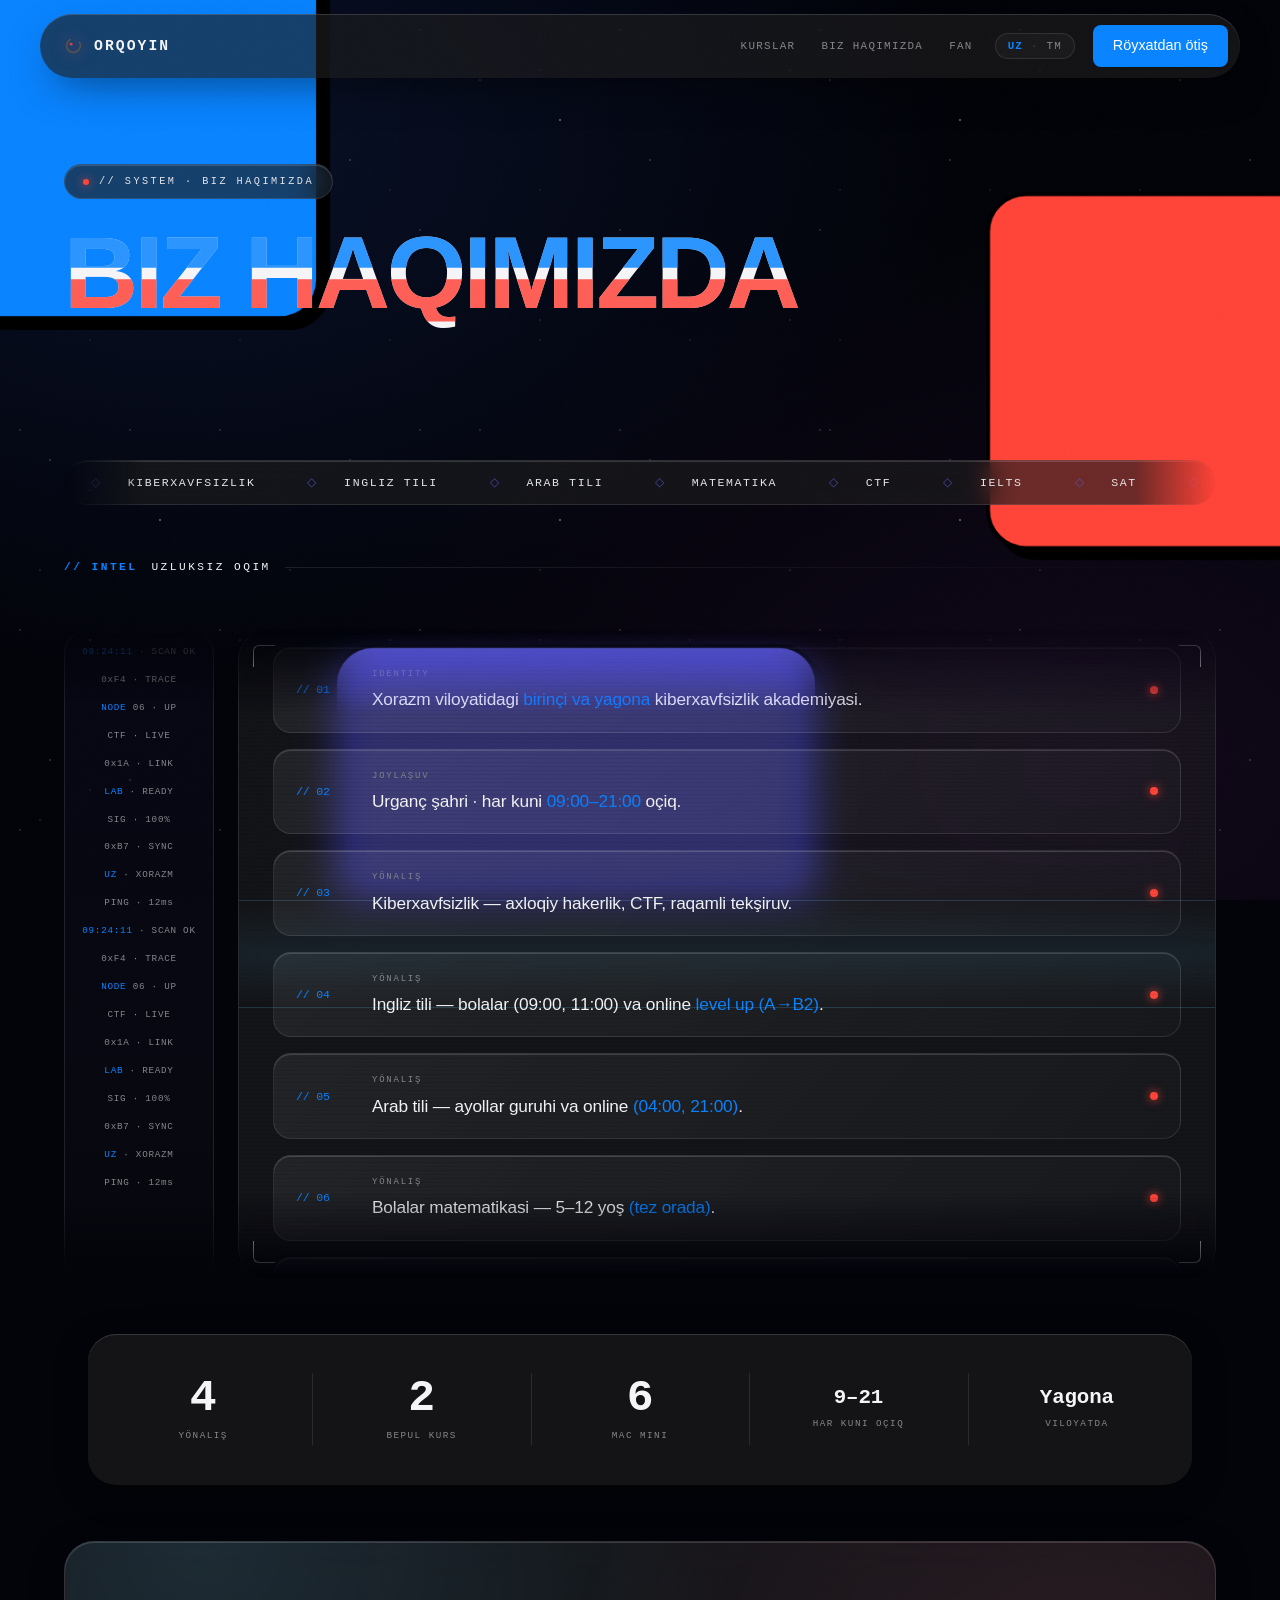
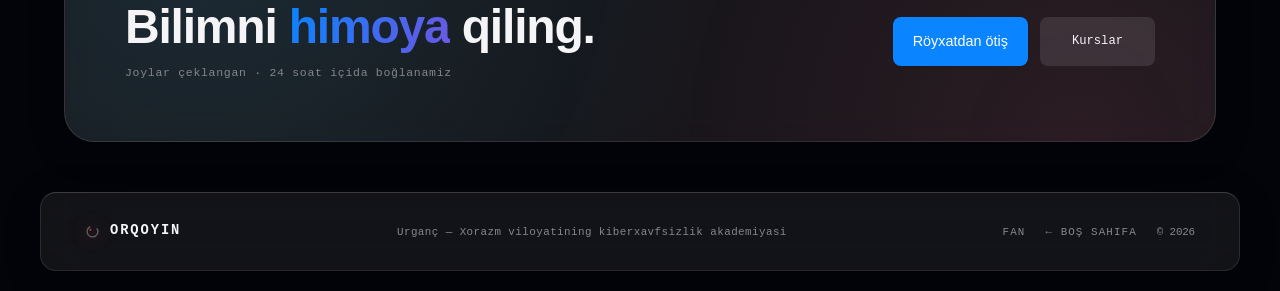
==== about/index.html @ 0ba26a67 "fix(ui): eradicate brutalist light mode root variables, fix yellow mobile nav and unstyled links" ====
<!DOCTYPE html>
<html lang="uz" data-lang="uz">
<head>
    <meta charset="UTF-8">
    <meta name="viewport" content="width=device-width, initial-scale=1.0">
    <title>Biz haqimizda — ORQOYIN</title>
    <meta name="description" content="ORQOYIN — Urganç, Xorazm viloyatidagi birinçi kiberxavfsizlik akademiyasi. Bizning missiya, yönalişlar va qadriyatlar.">
    <meta name="theme-color" content="#060812">
    <meta property="og:title" content="Biz haqimizda — ORQOYIN">
    <meta property="og:description" content="Viloyatdagi birinçi kiberxavfsizlik akademiyasi. Sertifikat uçun emas — bilim uçun.">
    <meta property="og:type" content="website">
    <link rel="icon" href="/favicon.svg?v=20260718" type="image/svg+xml">
    <link rel="preconnect" href="https://fonts.googleapis.com">
    <link rel="preconnect" href="https://fonts.gstatic.com" crossorigin>
    <link href="https://fonts.googleapis.com/css2?family=Space+Grotesk:wght@400;500;700&family=Space+Mono:wght@400;700&display=swap" rel="stylesheet">
    <link rel="stylesheet" href="/style.css?v=1787832978">
    <style>
        /* ═══ ABOUT — cyberpunk × liquid glass, infinite stream ═══ */
        .ab { max-width: var(--max); margin: 0 auto; padding: calc(var(--nav-h) + 40px) var(--pad) 40px; }

        /* hero */
        .ab-hero { position: relative; padding: 40px 0 18px; }
        .ab-eyebrow {
            display: inline-flex; align-items: center; gap: 10px;
            font-family: var(--mono); font-size: .64rem; letter-spacing: .24em; text-transform: uppercase;
            color: var(--t2); padding: 9px 18px; border-radius: 100px; margin-bottom: 26px;
            background: var(--glass-bg); border: 1px solid var(--border); box-shadow: var(--rim);
            backdrop-filter: blur(14px); -webkit-backdrop-filter: blur(14px);
        }
        .ab-eyebrow::before { content:''; width:6px; height:6px; border-radius:50%; background: var(--red); box-shadow: 0 0 10px var(--red); animation: pulse-dot 2s ease-in-out infinite; }

        .glitch { position: relative; font-weight: 700; color: var(--t1); letter-spacing: -.03em;
            font-size: clamp(2.8rem, 8vw, 6.5rem); line-height: .94; }
        .glitch::before, .glitch::after {
            content: attr(data-text); position: absolute; left: 0; top: 0; width: 100%;
            pointer-events: none; opacity: .85;
        }
        .glitch::before { color: var(--c1); clip-path: inset(0 0 56% 0); animation: gl-a 4s steps(1) infinite; }
        .glitch::after  { color: var(--c3); clip-path: inset(56% 0 0 0); animation: gl-b 4s steps(1) infinite; }
        @keyframes gl-a {
            0%,92%,100%{ transform: translate(0,0); opacity:0 }
            93%{ transform: translate(-3px,1px); opacity:.9 }
            95%{ transform: translate(2px,-1px); opacity:.9 }
            97%{ transform: translate(-2px,0);  opacity:.9 }
        }
        @keyframes gl-b {
            0%,92%,100%{ transform: translate(0,0); opacity:0 }
            94%{ transform: translate(3px,-1px); opacity:.9 }
            96%{ transform: translate(-2px,1px); opacity:.9 }
            98%{ transform: translate(2px,0);   opacity:.9 }
        }

        /* rotating "one by one" phrases */
        .rotator { position: relative; height: 3.4em; margin-top: 26px; max-width: 620px; }
        .rot-line {
            position: absolute; inset: 0;
            font-size: clamp(1.05rem, 2vw, 1.45rem); color: var(--t2); line-height: 1.5;
            animation: rot-cyc 12s var(--ease) infinite both;
        }
        .rot-line b { color: var(--c1); font-weight: 700; }
        @keyframes rot-cyc {
            0%   { opacity:0; transform: translateY(18px); filter: blur(6px); }
            4%   { opacity:1; transform: translateY(0);    filter: blur(0); }
            21%  { opacity:1; transform: translateY(0);    filter: blur(0); }
            25%  { opacity:0; transform: translateY(-18px);filter: blur(6px); }
            100% { opacity:0; transform: translateY(-18px);filter: blur(6px); }
        }

        /* horizontal keyword ticker */
        .ticker {
            position: relative; overflow: hidden; margin: 40px 0 0;
            border-radius: 100px; border: 1px solid var(--border); box-shadow: var(--rim);
            background: var(--glass-bg); backdrop-filter: blur(14px); -webkit-backdrop-filter: blur(14px);
            -webkit-mask-image: linear-gradient(to right, transparent, #000 7%, #000 93%, transparent);
                    mask-image: linear-gradient(to right, transparent, #000 7%, #000 93%, transparent);
        }
        .ticker-track { display: inline-flex; gap: 0; white-space: nowrap; padding: 13px 0;
            animation: tick 32s linear infinite; will-change: transform; }
        .ticker:hover .ticker-track { animation-play-state: paused; }
        @keyframes tick { to { transform: translateX(-50%); } }
        .tk { font-family: var(--mono); font-size: .72rem; letter-spacing: .14em; color: var(--t2); text-transform: uppercase; padding: 0 26px; }
        .tk::before { content:'◇'; color: var(--c2); margin-right: 26px; opacity:.7; }

        /* the infinite intel stream */
        .stream-wrap { display: grid; grid-template-columns: 150px 1fr; gap: 24px; margin-top: 54px; }

        /* left data rail */
        .rail {
            position: relative; overflow: hidden; height: clamp(440px, 72vh, 760px);
            border-radius: 22px; border: 1px solid var(--border); box-shadow: var(--rim);
            background: linear-gradient(180deg, rgba(122,92,255,.05), rgba(255,255,255,.02));
            -webkit-mask-image: linear-gradient(to bottom, transparent, #000 12%, #000 88%, transparent);
                    mask-image: linear-gradient(to bottom, transparent, #000 12%, #000 88%, transparent);
        }
        .rail-track { display: flex; flex-direction: column; gap: 14px; padding: 14px 0;
            animation: stream-up 18s linear infinite; will-change: transform; }
        .rail-line { font-family: var(--mono); font-size: .58rem; letter-spacing: .08em; color: var(--t3); text-align: center; }
        .rail-line b { color: var(--c1); font-weight: 400; }

        /* console */
        .console {
            position: relative; overflow: hidden; height: clamp(440px, 72vh, 760px);
            border-radius: 28px; border: 1px solid var(--border);
            background: var(--glass-bg);
            backdrop-filter: blur(20px) saturate(170%); -webkit-backdrop-filter: blur(20px) saturate(170%);
            box-shadow: var(--rim), var(--float);
            -webkit-mask-image: linear-gradient(to bottom, transparent, #000 13%, #000 87%, transparent);
                    mask-image: linear-gradient(to bottom, transparent, #000 13%, #000 87%, transparent);
        }
        /* scanlines + center focus line live above the mask via a sibling */
        .console-fx { position: absolute; inset: 0; pointer-events: none; z-index: 3; border-radius: 28px; overflow: hidden; }
        .console-fx::before {
            content:''; position:absolute; inset:0;
            background: repeating-linear-gradient(180deg, transparent 0 3px, rgba(0,0,0,.16) 3px 4px);
            opacity:.4; mix-blend-mode: overlay; animation: flick 6s steps(60) infinite;
        }
        @keyframes flick { 0%,97%,100%{opacity:.4} 98%{opacity:.22} }
        .console-fx::after {
            content:''; position:absolute; left:0; right:0; top:50%; height:108px; transform: translateY(-50%);
            background: linear-gradient(180deg, transparent, rgba(100,210,255,.07) 45%, rgba(100,210,255,.07) 55%, transparent);
            border-top: 1px solid rgba(100,210,255,.18); border-bottom: 1px solid rgba(100,210,255,.18);
        }
        /* HUD corner brackets */
        .hud-c { position:absolute; width:22px; height:22px; z-index:4; border-color: rgba(100,210,255,.55); }
        .hud-c.tl { top:14px; left:14px; border-top:1.5px solid; border-left:1.5px solid; border-top-left-radius:6px; }
        .hud-c.tr { top:14px; right:14px; border-top:1.5px solid; border-right:1.5px solid; border-top-right-radius:6px; }
        .hud-c.bl { bottom:14px; left:14px; border-bottom:1.5px solid; border-left:1.5px solid; border-bottom-left-radius:6px; }
        .hud-c.br { bottom:14px; right:14px; border-bottom:1.5px solid; border-right:1.5px solid; border-bottom-right-radius:6px; }

        .stream-track {
            display: flex; flex-direction: column; gap: 16px; padding: 16px clamp(18px, 3vw, 34px);
            animation: stream-up 38s linear infinite; will-change: transform;
        }
        .console:hover .stream-track, .rail:hover .rail-track { animation-play-state: paused; }
        @keyframes stream-up { to { transform: translateY(-50%); } }

        .intel {
            display: grid; grid-template-columns: 58px 1fr auto; align-items: center; gap: 18px;
            padding: 20px 22px; border-radius: 18px;
            background: linear-gradient(135deg, rgba(255,255,255,.07), rgba(255,255,255,.02));
            border: 1px solid var(--border);
            box-shadow: inset 0 1px 0 rgba(255,255,255,.16);
        }
        .intel-idx { font-family: var(--mono); font-size: .72rem; color: var(--c1); }
        .intel-kicker { display:block; font-family: var(--mono); font-size: .56rem; letter-spacing: .2em; color: var(--t3); text-transform: uppercase; margin-bottom: 6px; }
        .intel-line { font-size: clamp(.92rem, 1.5vw, 1.08rem); color: var(--t1); line-height: 1.4; }
        .intel-line .hl { color: var(--c1); }
        .intel-dot { width: 8px; height: 8px; border-radius: 50%; background: var(--red); box-shadow: 0 0 10px var(--red); }

        /* stats */
        .ab-stats { margin-top: 56px; }

        /* closing CTA */
        .ab-cta {
            margin: 56px 0 10px; padding: clamp(34px,5vw,60px);
            display: flex; align-items: center; justify-content: space-between; gap: 30px; flex-wrap: wrap;
            border-radius: 30px; position: relative; overflow: hidden;
            background:
                radial-gradient(circle at 12% 0%, rgba(100,210,255,.12), transparent 50%),
                radial-gradient(circle at 88% 100%, rgba(255,100,130,.10), transparent 50%),
                var(--glass-bg);
            backdrop-filter: blur(20px) saturate(170%); -webkit-backdrop-filter: blur(20px) saturate(170%);
            border: 1px solid var(--border); box-shadow: var(--rim), var(--float);
        }
        .ab-cta h2 { font-size: clamp(1.8rem, 4vw, 3rem); font-weight: 700; color: var(--t1); letter-spacing: -.025em; line-height: 1.05; }
        .ab-cta p { font-family: var(--mono); font-size: .72rem; color: var(--t3); letter-spacing: .06em; margin-top: 12px; }
        .ab-cta-btns { display: flex; gap: 12px; flex-wrap: wrap; }

        @media (max-width: 760px) {
            .stream-wrap { grid-template-columns: 1fr; }
            .rail { display: none; }
            .console { height: clamp(420px, 76vh, 640px); }
            .intel { grid-template-columns: 44px 1fr auto; gap: 12px; padding: 16px 16px; }
        }
        @media (prefers-reduced-motion: reduce) {
            .stream-track, .rail-track, .ticker-track { animation: none !important; }
        }
    </style>
</head>
<body>

<!-- LIGHT FIELD -->
<div class="aurora" aria-hidden="true">
    <span class="au1"></span><span class="au2"></span><span class="au3"></span>
</div>
<div class="aura-mouse" id="aura-mouse" aria-hidden="true"></div>

<!-- GRAIN -->
<svg class="grain" aria-hidden="true">
    <filter id="gf"><feTurbulence type="fractalNoise" baseFrequency="0.68" numOctaves="3" stitchTiles="stitch"/><feColorMatrix type="saturate" values="0"/></filter>
    <rect width="100%" height="100%" filter="url(#gf)" opacity="0.02"/>
</svg>

<!-- CURSOR -->
<div class="cur" id="cur" aria-hidden="true"></div>
<div class="cur-ring" id="cur-ring" aria-hidden="true"></div>

<!-- NAV -->
<header class="nav scrolled" id="nav">
    <a href="/" class="logo" aria-label="ORQOYIN">
        <img class="logo-mark" src="/logo.svg?v=20260718" width="19" height="19" alt="" aria-hidden="true">
        <span>ORQOYIN</span>
    </a>
    <div class="nav-end">
        <a href="/#courses" class="nav-sci" data-i18n="nav_courses">Kurslar</a>
        <a href="/about/" class="nav-sci" data-i18n="nav_about_page">Biz haqimizda</a>
        <a href="/science/" class="nav-sci" data-i18n="nav_science">Fan</a>
        <button class="lang-btn" id="lang-toggle" aria-label="Til">
            <span class="lang-opt" data-l="uz">UZ</span>
            <span class="lang-sep">·</span>
            <span class="lang-opt" data-l="tm">TM</span>
        </button>
        <a href="/#contact" class="nav-reg" data-i18n="nav_register">Röyxatdan ötiş</a>
        <button class="burger" id="burger" aria-label="Menu" aria-expanded="false">
            <span></span><span></span>
        </button>
    </div>
</header>

<!-- MOBILE MENU -->
<div class="mob-menu" id="mobile-menu" aria-hidden="true">
    <div class="mm-lang">
        <button class="mm-lang-btn" data-l="uz">Özbek</button>
        <button class="mm-lang-btn" data-l="tm">Türkmen</button>
    </div>
    <a href="/#courses" class="mm-link" data-i18n="nav_courses">Kurslar</a>
    <a href="/about/"   class="mm-link" data-i18n="nav_about_page">Biz haqimizda</a>
    <a href="/#contact" class="mm-link mm-cta" data-i18n="nav_register">Röyxatdan ötiş</a>
    <a href="/science/" class="mm-link mm-sci" data-i18n="nav_science">Fan</a>
</div>

<!-- ═══ ABOUT ═══════════════════════════════════════════════ -->
<main class="ab">

    <section class="ab-hero">
        <p class="ab-eyebrow">// SYSTEM · BIZ HAQIMIZDA</p>
        <h1 class="glitch" data-text="BIZ HAQIMIZDA">BIZ HAQIMIZDA</h1>
        <div class="rotator" aria-label="ORQOYIN haqida">
            <p class="rot-line" style="animation-delay:0s">Viloyatdagi <b>birinçi</b> kiberxavfsizlik akademiyasi.</p>
            <p class="rot-line" style="animation-delay:3s">Sertifikat uçun emas — <b>bilim uçun.</b></p>
            <p class="rot-line" style="animation-delay:6s">Beş yönaliş. Bir maqsad: <b>çuqur bilim.</b></p>
            <p class="rot-line" style="animation-delay:9s">Urganç · Xorazm · <b>2026.</b></p>
        </div>
    </section>

    <!-- keyword ticker -->
    <div class="ticker" aria-hidden="true">
        <div class="ticker-track">
            <span class="tk">Kiberxavfsizlik</span><span class="tk">Ingliz tili</span><span class="tk">Arab tili</span><span class="tk">Matematika</span><span class="tk">CTF</span><span class="tk">IELTS</span><span class="tk">SAT</span><span class="tk">Linux</span><span class="tk">OSINT</span>
            <span class="tk">Kiberxavfsizlik</span><span class="tk">Ingliz tili</span><span class="tk">Arab tili</span><span class="tk">Matematika</span><span class="tk">CTF</span><span class="tk">IELTS</span><span class="tk">SAT</span><span class="tk">Linux</span><span class="tk">OSINT</span>
        </div>
    </div>

    <!-- infinite intel stream -->
    <p class="sec-label" style="margin-top:54px;margin-bottom:0"><span class="mono">// INTEL</span><span>UZLUKSIZ OQIM</span></p>

    <div class="stream-wrap">

        <!-- data rail -->
        <div class="rail" aria-hidden="true">
            <div class="rail-track">
                <span class="rail-line"><b>09:24:11</b> · SCAN OK</span>
                <span class="rail-line">0xF4 · TRACE</span>
                <span class="rail-line"><b>NODE</b> 06 · UP</span>
                <span class="rail-line">CTF · LIVE</span>
                <span class="rail-line">0x1A · LINK</span>
                <span class="rail-line"><b>LAB</b> · READY</span>
                <span class="rail-line">SIG · 100%</span>
                <span class="rail-line">0xB7 · SYNC</span>
                <span class="rail-line"><b>UZ</b> · XORAZM</span>
                <span class="rail-line">PING · 12ms</span>
                <!-- dup -->
                <span class="rail-line"><b>09:24:11</b> · SCAN OK</span>
                <span class="rail-line">0xF4 · TRACE</span>
                <span class="rail-line"><b>NODE</b> 06 · UP</span>
                <span class="rail-line">CTF · LIVE</span>
                <span class="rail-line">0x1A · LINK</span>
                <span class="rail-line"><b>LAB</b> · READY</span>
                <span class="rail-line">SIG · 100%</span>
                <span class="rail-line">0xB7 · SYNC</span>
                <span class="rail-line"><b>UZ</b> · XORAZM</span>
                <span class="rail-line">PING · 12ms</span>
            </div>
        </div>

        <!-- console -->
        <div class="console">
            <span class="hud-c tl"></span><span class="hud-c tr"></span><span class="hud-c bl"></span><span class="hud-c br"></span>
            <div class="stream-track">
                <!-- SET A -->
                <div class="intel"><span class="intel-idx mono">// 01</span><div class="intel-body"><span class="intel-kicker">IDENTITY</span><p class="intel-line">Xorazm viloyatidagi <span class="hl">birinçi va yagona</span> kiberxavfsizlik akademiyasi.</p></div><span class="intel-dot"></span></div>
                <div class="intel"><span class="intel-idx mono">// 02</span><div class="intel-body"><span class="intel-kicker">JOYLAŞUV</span><p class="intel-line">Urganç şahri · har kuni <span class="hl">09:00–21:00</span> oçiq.</p></div><span class="intel-dot"></span></div>
                <div class="intel"><span class="intel-idx mono">// 03</span><div class="intel-body"><span class="intel-kicker">YÖNALIŞ</span><p class="intel-line">Kiberxavfsizlik — axloqiy hakerlik, CTF, raqamli tekşiruv.</p></div><span class="intel-dot"></span></div>
                <div class="intel"><span class="intel-idx mono">// 04</span><div class="intel-body"><span class="intel-kicker">YÖNALIŞ</span><p class="intel-line">Ingliz tili — bolalar (09:00, 11:00) va online <span class="hl">level up (A→B2)</span>.</p></div><span class="intel-dot"></span></div>
                <div class="intel"><span class="intel-idx mono">// 05</span><div class="intel-body"><span class="intel-kicker">YÖNALIŞ</span><p class="intel-line">Arab tili — ayollar guruhi va online <span class="hl">(04:00, 21:00)</span>.</p></div><span class="intel-dot"></span></div>
                                <div class="intel"><span class="intel-idx mono">// 06</span><div class="intel-body"><span class="intel-kicker">YÖNALIŞ</span><p class="intel-line">Bolalar matematikasi — 5–12 yoş <span class="hl">(tez orada)</span>.</p></div><span class="intel-dot"></span></div>
                <div class="intel"><span class="intel-idx mono">// 07</span><div class="intel-body"><span class="intel-kicker">LABORATORIYA</span><p class="intel-line"><span class="hl">6 Mac Mini</span> · real CTF · amaliy loyihalar.</p></div><span class="intel-dot"></span></div>
                <div class="intel"><span class="intel-idx mono">// 08</span><div class="intel-body"><span class="intel-kicker">BEPUL</span><p class="intel-line">IELTS va SAT tayyorlovi — <span class="hl">tölovsiz.</span></p></div><span class="intel-dot"></span></div>
                <div class="intel"><span class="intel-idx mono">// 09</span><div class="intel-body"><span class="intel-kicker">QADRIYAT</span><p class="intel-line">Mustaqil fikrlaş. Real muammolar. Çuqur bilim.</p></div><span class="intel-dot"></span></div>
                <div class="intel"><span class="intel-idx mono">// 10</span><div class="intel-body"><span class="intel-kicker">JAMOA</span><p class="intel-line">Offensive security mutaxassislari va öqituvçilar.</p></div><span class="intel-dot"></span></div>
                <div class="intel"><span class="intel-idx mono">// 11</span><div class="intel-body"><span class="intel-kicker">PLATFORMA</span><p class="intel-line">Gara Öý (kompyuter) va Bayt (mobil) — <span class="hl">tez orada</span>.</p></div><span class="intel-dot"></span></div>
                                <!-- SET B (duplicate for seamless loop) -->
                <div class="intel"><span class="intel-idx mono">// 01</span><div class="intel-body"><span class="intel-kicker">IDENTITY</span><p class="intel-line">Xorazm viloyatidagi <span class="hl">birinçi va yagona</span> kiberxavfsizlik akademiyasi.</p></div><span class="intel-dot"></span></div>
                <div class="intel"><span class="intel-idx mono">// 02</span><div class="intel-body"><span class="intel-kicker">JOYLAŞUV</span><p class="intel-line">Urganç şahri · har kuni <span class="hl">09:00–21:00</span> oçiq.</p></div><span class="intel-dot"></span></div>
                <div class="intel"><span class="intel-idx mono">// 03</span><div class="intel-body"><span class="intel-kicker">YÖNALIŞ</span><p class="intel-line">Kiberxavfsizlik — axloqiy hakerlik, CTF, raqamli tekşiruv.</p></div><span class="intel-dot"></span></div>
                <div class="intel"><span class="intel-idx mono">// 04</span><div class="intel-body"><span class="intel-kicker">YÖNALIŞ</span><p class="intel-line">Ingliz tili — bolalar (09:00, 11:00) va online <span class="hl">level up (A→B2)</span>.</p></div><span class="intel-dot"></span></div>
                <div class="intel"><span class="intel-idx mono">// 05</span><div class="intel-body"><span class="intel-kicker">YÖNALIŞ</span><p class="intel-line">Arab tili — ayollar guruhi va online <span class="hl">(04:00, 21:00)</span>.</p></div><span class="intel-dot"></span></div>
                                <div class="intel"><span class="intel-idx mono">// 06</span><div class="intel-body"><span class="intel-kicker">YÖNALIŞ</span><p class="intel-line">Bolalar matematikasi — 5–12 yoş <span class="hl">(tez orada)</span>.</p></div><span class="intel-dot"></span></div>
                <div class="intel"><span class="intel-idx mono">// 07</span><div class="intel-body"><span class="intel-kicker">LABORATORIYA</span><p class="intel-line"><span class="hl">6 Mac Mini</span> · real CTF · amaliy loyihalar.</p></div><span class="intel-dot"></span></div>
                <div class="intel"><span class="intel-idx mono">// 08</span><div class="intel-body"><span class="intel-kicker">BEPUL</span><p class="intel-line">IELTS va SAT tayyorlovi — <span class="hl">tölovsiz.</span></p></div><span class="intel-dot"></span></div>
                <div class="intel"><span class="intel-idx mono">// 09</span><div class="intel-body"><span class="intel-kicker">QADRIYAT</span><p class="intel-line">Mustaqil fikrlaş. Real muammolar. Çuqur bilim.</p></div><span class="intel-dot"></span></div>
                <div class="intel"><span class="intel-idx mono">// 10</span><div class="intel-body"><span class="intel-kicker">JAMOA</span><p class="intel-line">Offensive security mutaxassislari va öqituvçilar.</p></div><span class="intel-dot"></span></div>
                <div class="intel"><span class="intel-idx mono">// 11</span><div class="intel-body"><span class="intel-kicker">PLATFORMA</span><p class="intel-line">Gara Öý (kompyuter) va Bayt (mobil) — <span class="hl">tez orada</span>.</p></div><span class="intel-dot"></span></div>
                            </div>
            <div class="console-fx"></div>
        </div>

    </div>

    <!-- stats -->
    <div class="stats-bar ab-stats">
        <div class="stat-item"><span class="sv" data-count="4">4</span><span class="sl" data-i18n="stat_directions">Yönaliş</span></div>
        <div class="stat-item"><span class="sv" data-count="2">2</span><span class="sl" data-i18n="stat_free">Bepul kurs</span></div>
        <div class="stat-item"><span class="sv" data-count="6">6</span><span class="sl">Mac Mini</span></div>
        <div class="stat-item"><span class="sv sv-sm">9–21</span><span class="sl" data-i18n="stat_hours">Har kuni oçiq</span></div>
        <div class="stat-item"><span class="sv sv-sm" data-i18n="stat_unique">Yagona</span><span class="sl" data-i18n="stat_unique_sub">Viloyatda</span></div>
    </div>

    <!-- closing CTA -->
    <div class="ab-cta">
        <div>
            <h2>Bilimni <span class="grad-text">himoya</span> qiling.</h2>
            <p>Joylar çeklangan · 24 soat içida boğlanamiz</p>
        </div>
        <div class="ab-cta-btns">
            <a href="/#contact" class="btn-amber" data-i18n="nav_register">Röyxatdan ötiş</a>
            <a href="/#courses" class="btn-ghost" data-i18n="nav_courses">Kurslar</a>
        </div>
    </div>

</main>

<!-- FOOTER -->
<footer class="footer">
    <a href="/" class="foot-logo">
        <img class="logo-mark" src="/logo.svg?v=20260718" width="15" height="15" alt="" aria-hidden="true">
        ORQOYIN
    </a>
    <p class="foot-tag mono" data-i18n="footer_tagline">Urganç — Xorazm viloyatining kiberxavfsizlik akademiyasi</p>
    <div class="foot-links">
        <a href="/science/" class="foot-link" data-i18n="nav_science">Fan</a>
        <a href="/" class="foot-link">← Boş sahifa</a>
        <p class="foot-copy mono">© 2026</p>
    </div>
</footer>

<script src="/script.js?v=1787832978" defer></script>
</body>
</html>
---- style.css ----
/* ═══════════════════════════════════════════════════════════
   ORQOYIN — "LIQUID GLASS 2.0 × CYBER COMMAND"
   High-craft liquid frosted glass · Specular rim lighting
   Bento matrix · Kinetic typography · Holographic telemetry
   Everything refracts. The crimson anchor dot remains.
═══════════════════════════════════════════════════════════ */

:root {
    --bg:      #03040A;
    --bg2:     rgba(30, 30, 32, 0.6);
    --surf:    rgba(40, 40, 42, 0.7);

    --c1: #0A84FF;       /* macOS Blue */
    --c2: #5E5CE6;       /* macOS Indigo */
    --c3: #FF453A;       /* macOS Red */
    --red: #FF453A;      
    --green: #32D74B;    
    --amber: #FF9F0A;    

    --t1: #F5F5F7;       /* macOS Primary Text */
    --t2: #E5E5EA;       /* macOS Secondary Text */
    --t3: #86868B;       /* macOS Tertiary Text */

    --glass:   rgba(30, 30, 32, 0.65);
    --glass2:  rgba(255, 255, 255, 0.05);
    --glass-bg: rgba(30, 30, 32, 0.65);

    --border:  rgba(255, 255, 255, 0.1);
    --border2: rgba(255, 255, 255, 0.15);
    --border-cyan: rgba(10, 132, 255, 0.3);

    --grad: linear-gradient(110deg, #0A84FF, #5E5CE6);
    --grad-anim: linear-gradient(110deg, #0A84FF, #5E5CE6, #BF5AF2, #0A84FF);
    --grad-fire: linear-gradient(135deg, #FF453A, #FF9F0A);

    --rim: inset 0 1px 0 rgba(255, 255, 255, 0.15);
    --rim-cyan: inset 0 1px 0 rgba(10, 132, 255, 0.3);
    --float: 0 8px 32px rgba(0, 0, 0, 0.4);

    --mono: -apple-system, BlinkMacSystemFont, "Segoe UI", Roboto, monospace;
    --font: -apple-system, BlinkMacSystemFont, "Segoe UI", Roboto, sans-serif;

    --ease: cubic-bezier(0.25, 0.1, 0.25, 1);
    --ease-elastic: cubic-bezier(0.34, 1.56, 0.64, 1);
    
    --max: 1200px;
    --pad: 24px;
    --nav-h: 84px;
}

*, *::before, *::after { box-sizing: border-box; margin: 0; padding: 0; }
html { scroll-behavior: smooth; -webkit-tap-highlight-color: transparent; }
body {
    background-color: #03040A;
    background-image: 
        radial-gradient(1px 1px at 20px 30px, rgba(255,255,255,0.4), rgba(0,0,0,0)),
        radial-gradient(1px 1px at 40px 70px, rgba(255,255,255,0.3), rgba(0,0,0,0)),
        radial-gradient(1px 1px at 50px 160px, rgba(255,255,255,0.5), rgba(0,0,0,0)),
        radial-gradient(1px 1px at 90px 40px, rgba(255,255,255,0.2), rgba(0,0,0,0)),
        radial-gradient(1px 1px at 130px 80px, rgba(255,255,255,0.4), rgba(0,0,0,0)),
        radial-gradient(1.5px 1.5px at 160px 120px, rgba(255,255,255,0.6), rgba(0,0,0,0)),
        radial-gradient(ellipse at 15% 15%, rgba(15, 30, 70, 0.5), transparent 50%),
        radial-gradient(ellipse at 85% 85%, rgba(40, 15, 50, 0.4), transparent 50%);
    background-repeat: repeat, repeat, repeat, repeat, repeat, repeat, no-repeat, no-repeat;
    background-size: 200px 200px, 250px 250px, 300px 300px, 150px 150px, 350px 350px, 400px 400px, 100% 100%, 100% 100%;
    background-attachment: fixed;
    font-family: -apple-system, BlinkMacSystemFont, "Segoe UI", Roboto, Helvetica, Arial, sans-serif;
    color: #F5F5F7;
    letter-spacing: -0.01em;
    -webkit-font-smoothing: antialiased;
    -moz-osx-font-smoothing: grayscale;
    overflow-x: hidden;
    line-height: 1.5;
}
a { color: inherit; text-decoration: none; }
img, svg { display: block; }
button { font-family: inherit; cursor: pointer; border: none; background: none; color: inherit; }
ul { list-style: none; }
::selection { background: var(--c3); color: #000; }
:focus-visible { outline: 3px solid var(--border); outline-offset: 3px; border-radius: 6px; }

/* Custom cursor removed for human-friendly feel */
.cur, .cur-ring, .aura-mouse { display: none !important; }

/* ── GRADIENT TEXT ───────────────────────────────────────── */
.grad-text {
    background: var(--grad-anim);
    background-size: 280% auto;
    -webkit-background-clip: text; background-clip: text;
    -webkit-text-fill-color: transparent; color: transparent;
    animation: grad-pan 8s linear infinite;
}
@keyframes grad-pan { to { background-position: 280% center; } }

/* ── CYBER LIGHT FIELD ───────────────────────────────────── */

/* ── BRUTALIST BLOBS ───────────────────────────────────── */
.aurora { position: fixed; inset: 0; z-index: -2; pointer-events: none; overflow: hidden; }
.aurora span { position: absolute; border-radius: 40px; will-change: transform; border: 4px solid #000; }
.au1 { width: 35vw; height: 35vw; left: -10vw; top: -10vw;
       background: var(--c1); box-shadow: 10px 10px 0 #000;
       animation: drift1 22s ease-in-out infinite; }
.au2 { width: 28vw; height: 28vw; right: -5vw; top: 15vw;
       background: var(--c3); box-shadow: 10px 10px 0 #000;
       animation: drift2 28s ease-in-out infinite; }
.au3 { width: 38vw; height: 38vw; left: 26vw; bottom: -18vw;
       background: var(--c2); box-shadow: 10px 10px 0 #000;
       animation: drift3 34s ease-in-out infinite; }
@keyframes drift1 { 0%,100%{transform:translate(0,0) scale(1)} 50%{transform:translate(8vw,6vw) scale(1.14)} }
@keyframes drift2 { 0%,100%{transform:translate(0,0) scale(1)} 50%{transform:translate(-7vw,9vw) scale(1.1)} }
@keyframes drift3 { 0%,100%{transform:translate(0,0) scale(1)} 50%{transform:translate(6vw,-8vw) scale(1.16)} }

.aura-mouse {
    position: fixed; width: 520px; height: 520px; border-radius: 50%; z-index: -1;
    background: radial-gradient(circle, rgba(100,210,255,0.08), rgba(122,92,255,0.04) 45%, transparent 70%);
    transform: translate(-50%,-50%); pointer-events: none;
    left: 50%; top: 40%; will-change: left, top;
}

/* ── GRAIN ───────────────────────────────────────────────── */
.grain { position: fixed; inset: 0; width: 100%; height: 100%; pointer-events: none; z-index: 9999; opacity: .35; }

/* ── CURSOR ──────────────────────────────────────────────── */
.cur {
    position: fixed; left: 0; top: 0; z-index: 10000; pointer-events: none;
    width: 7px; height: 7px; border-radius: 50%;
    background: #fff; box-shadow: 0 0 14px rgba(255,255,255,.9);
    transform: translate(-50%,-50%); will-change: transform;
}
.cur-ring {
    position: fixed; left: 0; top: 0; z-index: 9998; pointer-events: none;
    width: 36px; height: 36px; border-radius: 50%;
    border: 1px solid rgba(255,255,255,.35);
    box-shadow: inset 0 1px 0 rgba(255,255,255,.25), 0 4px 14px -4px rgba(0,0,0,.5);
    transform: translate(-50%,-50%); will-change: transform;
    transition: width .25s var(--ease), height .25s var(--ease), border-color .25s, background .25s;
}
body.hovering .cur-ring {
    width: 54px; height: 54px;
    border-color: var(--c1);
    background: rgba(100,210,255,.09);
    box-shadow: 0 0 20px rgba(100,210,255,.25);
}
body.hovering .cur { background: var(--c1); box-shadow: 0 0 16px var(--c1); }

/* ── FLOATING GLASS CAPSULE NAVIGATION ───────────────────── */
.nav {
    position: fixed; top: 14px; left: 50%; transform: translateX(-50%);
    z-index: 800; height: 64px;
    width: min(var(--max), calc(100% - 28px));
    display: flex; align-items: center; justify-content: space-between;
    padding: 0 12px 0 24px;
    border-radius: 100px;
    background: var(--glass-bg);
    
    -webkit-
    border: 1px solid var(--border);
    box-shadow: var(--rim), 0 16px 44px -16px rgba(0,0,0,.6);
    transition: box-shadow .35s, background .35s, border-color .35s;
}
.nav.scrolled {
    box-shadow: 0 8px 32px rgba(0,0,0,0.5), inset 0 1px 0 rgba(255,255,255,0.1);
    background: rgba(30, 30, 32, 0.8) !important;
    backdrop-filter: blur(24px) saturate(180%);
    -webkit-backdrop-filter: blur(24px) saturate(180%);
    border-color: rgba(255, 255, 255, 0.1) !important;
}
.logo {
    font-family: var(--mono); font-size: .92rem; font-weight: 700; letter-spacing: .14em;
    color: var(--t1); display: flex; align-items: center; gap: 11px; transition: opacity .2s;
}
.logo:hover { opacity: .85; }
.logo svg, .logo-mark { flex-shrink: 0; filter: drop-shadow(0 0 8px rgba(232,64,64,.5)); }
.nav-end { display: flex; align-items: center; gap: 18px; }
.nav-sci {
    font-family: var(--mono); font-size: .68rem; letter-spacing: .12em;
    color: var(--t3); text-transform: uppercase;
    position: relative; padding: 6px 4px; transition: color .25s;
}
.nav-sci::after {
    content: ''; position: absolute; left: 0; right: 100%; bottom: 1px; height: 1.5px;
    background: var(--c1); box-shadow: 0 0 8px var(--c1); transition: right .3s var(--ease);
}
.nav-sci:hover { color: var(--t1); }
.nav-sci:hover::after { right: 0; }
.lang-btn {
    font-family: var(--mono); font-size: .68rem; letter-spacing: .1em;
    color: var(--t3); display: flex; align-items: center; gap: 8px; padding: 6px 12px;
    border-radius: 100px; background: rgba(255,255,255,.03); border: 1px solid var(--border);
    transition: all .25s;
}
.lang-btn:hover { color: var(--t1); border-color: #000; background: var(--c3); background: rgba(255,255,255,.06); }
.lang-opt { transition: color .2s; }
.lang-opt.active { color: var(--c1); font-weight: 700; }
.lang-sep { opacity: .35; }
.nav-reg {
    font-family: var(--mono); font-size: .7rem; letter-spacing: .1em; font-weight: 700;
    padding: 12px 24px; border-radius: 100px; color: #fff;
    background: linear-gradient(135deg, rgba(232,64,64,.9), rgba(255,100,130,.8));
    border: 1px solid rgba(255,255,255,.25);
    box-shadow: inset 0 1px 0 rgba(255,255,255,.35), 0 8px 24px -8px rgba(232,64,64,.7);
    transition: all .3s var(--ease);
}
.nav-reg:hover {
    transform: translateY(-1px);
    box-shadow: inset 0 1px 0 rgba(255,255,255,.5), 0 12px 30px -6px rgba(232,64,64,.85);
    filter: brightness(1.08);
}
.burger { display: none; flex-direction: column; gap: 5px; width: 38px; padding: 10px 8px; }
.burger span { display: block; width: 22px; height: 1.5px; background: var(--t1); border-radius: 2px; transition: transform .25s var(--ease), opacity .25s; }
.burger.open span:first-child { transform: translateY(6.5px) rotate(45deg); }
.burger.open span:last-child  { transform: translateY(-6.5px) rotate(-45deg); }

/* ── MOBILE MENU ─────────────────────────────────────────── */
.mob-menu {
    position: fixed; inset: 0; z-index: 700;
    background: rgba(10, 10, 12, 0.96) !important;
    backdrop-filter: blur(24px) saturate(180%);
    -webkit-backdrop-filter: blur(24px) saturate(180%);
    display: flex; flex-direction: column; align-items: center; justify-content: center; gap: 28px;
    opacity: 0; pointer-events: none; transition: opacity .3s;
}
.mob-menu.open { opacity: 1; pointer-events: auto; }
.mm-lang { display: flex; gap: 12px; }
.mm-lang-btn {
    font-family: var(--mono); font-size: .72rem; letter-spacing: .1em; color: var(--t3);
    border: 1px solid var(--border2); padding: 9px 24px; border-radius: 100px;
    background: var(--glass); box-shadow: inset 0 1px 0 rgba(255,255,255,.15);
    transition: color .2s, border-color .2s;
}
.mm-lang-btn.active, .mm-lang-btn:hover { color: var(--c1); border-color: rgba(100,210,255,.5); }
.mm-link { font-family: -apple-system, BlinkMacSystemFont, "Segoe UI", Roboto, sans-serif !important; font-size: 1.8rem; font-weight: 600; color: #F5F5F7 !important; transition: color .2s, transform .3s var(--ease); text-decoration: none !important; }
.mm-link:hover { color: var(--t1); transform: translateX(6px); }
.mm-cta { color: var(--c1); }
.mm-sci { font-size: 1.2rem; color: var(--t3); font-family: var(--mono); letter-spacing: .08em; }

/* ── BUTTONS — Glass Capsules ────────────────────────────── */

.btn-amber, .cta-btn, .btn-submit {
    position: relative; overflow: hidden;
    display: inline-flex; align-items: center; justify-content: center; gap: 9px;
    font-family: var(--mono); font-size: .85rem; letter-spacing: .08em; font-weight: 700;
    padding: 15px 32px; border-radius: 100px; color: #fff;
    background: var(--c1);
    border: 3px solid #000;
    box-shadow: 6px 6px 0px #000;
    transition: transform 0.2s, box-shadow 0.2s, background 0.2s;
    text-transform: uppercase;
}
.btn-amber:hover, .cta-btn:hover, .btn-submit:hover {
    transform: translate(-3px, -3px);
    box-shadow: 9px 9px 0px #000;
    background: var(--c2);
    color: #fff;
}
.btn-amber::after, .cta-btn::after, .btn-submit::after {
    content: ''; position: absolute; inset: 0;
    background: linear-gradient(105deg, transparent 40%, rgba(255,255,255,.28) 50%, transparent 60%);
    transform: translateX(-130%); transition: transform .8s var(--ease);
}
.btn-amber:hover, .cta-btn:hover, .btn-submit:hover {
    transform: translateY(-2px);
    filter: brightness(1.1);
    box-shadow: inset 0 1px 0 rgba(255,255,255,.5), 0 18px 48px -10px rgba(232,64,64,.85);
}
.btn-amber:hover::after, .cta-btn:hover::after, .btn-submit:hover::after { transform: translateX(130%); }

.btn-ghost, .btn-outline-amber {
    display: inline-flex; align-items: center; gap: 8px;
    font-family: var(--mono); font-size: .76rem; letter-spacing: .08em;
    padding: 15px 32px; border-radius: 100px; color: var(--t1);
    background: var(--glass-bg);
    
    -webkit-
    border: 1px solid var(--border2);
    
    transition: border-color .25s, background .25s, color .25s, transform .3s var(--ease);
}
.btn-ghost:hover, .btn-outline-amber:hover {
    transform: translateY(-2px);
    border-color: rgba(100,210,255,.6);
    color: #fff;
    box-shadow: var(--rim), 0 10px 30px -10px rgba(100,210,255,.3);
}

/* ── HERO ────────────────────────────────────────────────── */
.hero {
    min-height: 100svh; display: grid; grid-template-columns: 1.1fr .9fr;
    align-items: center; gap: 48px; max-width: var(--max); margin: 0 auto;
    padding: calc(var(--nav-h) + 40px) var(--pad) 80px; position: relative;
}
.hero-text { display: flex; flex-direction: column; gap: 26px; }

.hero-eyebrow {
    display: inline-flex; align-items: center; gap: 10px; width: fit-content;
    font-family: var(--mono); font-size: .75rem; letter-spacing: .15em; text-transform: uppercase;
    color: #000; padding: 10px 20px; border-radius: 100px;
    background: var(--c3); border: 2px solid #000;
    box-shadow: 4px 4px 0px #000;
}
.hero-eyebrow::before {
    content:''; width:8px; height:8px; border-radius:50%;
    background: #000; box-shadow: none;
    animation: pulse-dot 2s ease-in-out infinite;
}
@keyframes pulse-dot { 0%,100%{opacity:1} 50%{opacity:.3} }


.hero-title { display: flex; flex-direction: column; line-height: 1; letter-spacing: -.04em; }
.ht {
    font-size: clamp(3.4rem, 7.5vw, 8.5rem); font-weight: 800; color: var(--t1); display: block;
    text-shadow: 4px 4px 0px var(--c1);
}
.ht-amber {
    background: var(--grad-anim); background-size: 240% auto;
    -webkit-background-clip: text; background-clip: text; -webkit-text-fill-color: transparent; color: transparent;
    text-shadow: none;
    filter: drop-shadow(4px 4px 0px #000);
}
.hero-sub { font-size: clamp(.95rem, 1.25vw, 1.12rem); color: var(--t2); line-height: 1.8; max-width: 480px; }
.hero-btns { display: flex; gap: 14px; flex-wrap: wrap; }

/* ── HERO LIVE CYBER TERMINAL WIDGET ─────────────────────── */
.hero-terminal {
    margin-top: 6px; border-radius: 18px; overflow: hidden;
    background: rgba(8, 11, 24, 0.75); border: 1px solid rgba(100, 210, 255, 0.2);
    box-shadow: var(--rim), 0 16px 40px -15px rgba(0,0,0,0.8);
     -webkit-
}
.term-header {
    display: flex; align-items: center; justify-content: space-between;
    padding: 10px 16px; background: rgba(255,255,255,0.03); border-bottom: 1px solid var(--border);
}
.term-dots { display: flex; gap: 6px; }
.term-dots span { width: 9px; height: 9px; border-radius: 50%; }
.term-dots span:nth-child(1) { background: #ff5f56; }
.term-dots span:nth-child(2) { background: #ffbd2e; }
.term-dots span:nth-child(3) { background: #27c93f; }
.term-title { font-family: var(--mono); font-size: .64rem; letter-spacing: .06em; color: var(--t3); }
.term-badge {
    font-family: var(--mono); font-size: .56rem; letter-spacing: .12em;
    color: var(--c1); background: rgba(100,210,255,0.1); border: 1px solid rgba(100,210,255,0.25);
    padding: 2px 8px; border-radius: 100px;
}
.term-body { padding: 14px 18px; font-size: .74rem; line-height: 1.7; display: flex; flex-direction: column; gap: 4px; }
.t-prompt { color: var(--c1); font-weight: 700; }
.t-cyan { color: var(--c1); font-weight: 700; }
.t-green { color: var(--green); font-weight: 700; }
.t-dim { color: var(--t3); }

/* ── SURVEILLANCE EYE — 2.0 CYBER SCANNER ─────────────────── */
.hero-eye-wrap { display: flex; align-items: center; justify-content: center; position: relative; }
.eye-haze {
    position: absolute; width: 560px; height: 560px; border-radius: 50%; pointer-events: none; z-index: 0;
    background: radial-gradient(circle, rgba(122,92,255,0.18) 0%, rgba(100,210,255,0.08) 42%, transparent 70%);
    animation: haze-pulse 6s ease-in-out infinite;
}
@keyframes haze-pulse { 0%,100%{opacity:.7; transform:scale(1)} 50%{opacity:1; transform:scale(1.06)} }
.eye { position: relative; width: clamp(260px, 36vw, 400px); aspect-ratio: 1; display: grid; place-items: center; z-index: 1; }
.eye > * { position: absolute; }
.eye-lens {
    width: 116%; height: 116%; border-radius: 50%;
    background: radial-gradient(circle at 35% 25%, rgba(255,255,255,.14), transparent 50%),
                radial-gradient(circle at 65% 75%, rgba(100,210,255,.08), transparent 50%),
                rgba(255,255,255,.015);
    border: 1px solid var(--border2);
    box-shadow: var(--rim), 0 30px 80px -20px rgba(0,0,0,.8);
     -webkit-
    animation: lens-float 7s ease-in-out infinite;
}
@keyframes lens-float { 0%,100%{transform:translateY(0)} 50%{transform:translateY(-8px)} }
.eye-svg {
    inset: 0; width: 100%; height: 100%;
    filter: drop-shadow(0 0 16px rgba(244,246,255,.3)) drop-shadow(0 0 55px rgba(122,92,255,.25));
}
.eye-arc { animation: arc-breathe 5s ease-in-out infinite; }
@keyframes arc-breathe {
    0%,100% { filter: drop-shadow(0 0 6px rgba(255,255,255,.35)); }
    50%      { filter: drop-shadow(0 0 24px rgba(255,255,255,.8)); }
}
.eye-scan {
    width: 80%; height: 80%; border-radius: 50%;
    background: conic-gradient(from 0deg, transparent 0%, rgba(100,210,255,.14) 7%, rgba(122,92,255,.04) 15%, transparent 22%);
    animation: scan-spin 4s linear infinite;
}
@keyframes scan-spin { to { transform: rotate(360deg); } }
.eye-iris { border-radius: 50%; }
.eye-i1 { width: 54%; height: 54%; border: 1px solid rgba(244,246,255,0.16); animation: iris-breathe 5s ease-in-out infinite; }
.eye-i2 { width: 40%; height: 40%; border: 1px dashed rgba(244,246,255,0.1); animation: iris-ccw 9s linear infinite; }
.eye-i3 { width: 29%; height: 29%; border: 1px solid rgba(232,64,64,0.25); animation: iris-breathe 5s ease-in-out infinite .55s; }
@keyframes iris-breathe { 0%,100%{transform:scale(1); opacity:1} 50%{transform:scale(1.05); opacity:.55} }
@keyframes iris-ccw { to { transform: rotate(-360deg); } }
.eye-ch-h { width: 92%; height: 1px; background: linear-gradient(to right, transparent, rgba(244,246,255,.09) 30%, rgba(244,246,255,.09) 70%, transparent); }
.eye-ch-v { width: 1px; height: 92%; background: linear-gradient(to bottom, transparent, rgba(244,246,255,.09) 30%, rgba(244,246,255,.09) 70%, transparent); }
.eye-pupil {
    top: 50%; left: 50%; width: 10%; height: 10%; border-radius: 50%;
    background: radial-gradient(circle at 36% 32%, #ff8e8e, var(--red) 50%, #8c1010);
    box-shadow: 0 0 0 2px rgba(232,64,64,.16), 0 0 20px rgba(232,64,64,.85), 0 0 50px rgba(232,64,64,.32);
    transform: translate(-50%,-50%); will-change: transform; z-index: 5;
}
.eye-pupil::after { content:''; position:absolute; inset:4px; border-radius:50%; border:1px solid rgba(255,255,255,.25); }
.eye.blinking .eye-i1, .eye.blinking .eye-i2, .eye.blinking .eye-i3 { animation: blink-ring .42s ease-in-out !important; }
.eye.blinking .eye-pupil { animation: blink-pupil .42s ease-in-out !important; }
@keyframes blink-ring { 0%,100%{transform:scaleY(1)} 44%{transform:scaleY(.05) scaleX(1.05)} }
@keyframes blink-pupil { 0%,100%{opacity:1} 44%{opacity:.1} }
.eye-hud {
    bottom: -44px; left: 50%; transform: translateX(-50%);
    display: flex; align-items: center; gap: 9px; font-family: var(--mono); font-size: .56rem;
    letter-spacing: .16em; white-space: nowrap; color: var(--t3);
    padding: 7px 16px; border-radius: 100px;
    background: var(--glass-bg); border: 1px solid var(--border);
    
     -webkit-
}
.hk { opacity: .7; }
.hv { color: var(--c1); }
.hs { opacity: .3; }
.hactive { color: var(--c3); opacity: .8; animation: active-blink 2.8s step-end infinite; }
@keyframes active-blink { 0%,84%,100%{opacity:.8} 88%{opacity:.1} }

/* ── STATS — TELEMETRY PODS ──────────────────────────────── */
.h-rule { display: none; }
.c-rule { display: none; }

.stats-bar {
    width: min(var(--max), calc(100% - 2 * var(--pad)));
    margin: 0 auto; display: flex; padding: 6px;
    border-radius: 28px;
    background: var(--glass-bg);
    
    -webkit-
    border: 1px solid var(--border);
    box-shadow: var(--rim), var(--float);
}
.stat-item {
    flex: 1; display: flex; flex-direction: column; align-items: center; justify-content: center;
    gap: 8px; padding: 36px 16px; position: relative; transition: background .25s;
    border-radius: 22px;
}
.stat-item + .stat-item::before { content:''; position:absolute; left:0; top:24%; bottom:24%; width:1px; background: var(--border); }
.stat-item:hover { background: rgba(255,255,255,.04); }
.sv {
    font-family: var(--mono); font-size: 2.8rem; font-weight: 700; line-height: 1;
    color: var(--t1); transition: text-shadow .4s, color .4s;
}
.sv.counting { text-shadow: 0 0 34px rgba(100,210,255,.7); color: var(--c1); }
.sv-sm { font-size: 1.3rem; }
.sl { font-family: var(--mono); font-size: .58rem; letter-spacing: .16em; color: var(--t3); text-transform: uppercase; text-align: center; }

/* ── SECTION LABELS ──────────────────────────────────────── */
.sec-label {
    display: flex; align-items: center; gap: 14px; margin-bottom: 44px;
    font-family: var(--mono); font-size: .7rem; letter-spacing: .22em; color: var(--t1); text-transform: uppercase;
}
.sec-label .mono { color: var(--c1); font-weight: 700; }
.sec-label::after { content:''; flex:1; height:1px; background: linear-gradient(to right, var(--border), transparent); }
.mono { font-family: var(--mono); }

/* ── BENTO COURSES MATRIX ────────────────────────────────── */
.courses { max-width: var(--max); margin: 0 auto; padding: 110px var(--pad) 90px; }

.bento-courses-grid {
    display: grid;
    grid-template-columns: repeat(12, 1fr);
    gap: 24px;
}

/* Flagship Cybersecurity Master Card (Full 12 cols) */
.bento-flagship {
    grid-column: span 12;
    padding: clamp(34px, 5vw, 54px);
    border-radius: 32px;
    background: radial-gradient(circle at 90% 10%, rgba(100,210,255,0.12), transparent 45%),
                radial-gradient(circle at 10% 90%, rgba(122,92,255,0.12), transparent 45%),
                var(--glass-bg);
    border: 1px solid rgba(100,210,255,0.3);
    box-shadow: var(--rim-cyan), 0 24px 70px -20px rgba(0,0,0,0.7);
    
    -webkit-
    display: grid;
    grid-template-columns: 1.15fr 0.85fr;
    gap: 44px;
    position: relative;
    overflow: hidden;
    transition: transform .4s var(--ease), border-color .35s, box-shadow .4s;
}
.bento-flagship:hover {
    transform: translateY(-5px);
    border-color: rgba(100,210,255,0.55);
    box-shadow: var(--rim-cyan), 0 32px 85px -20px rgba(100,210,255,0.25);
}

.bento-tag-row {
    display: flex; align-items: center; gap: 10px; flex-wrap: wrap; margin-bottom: 14px;
}
.bento-num {
    font-family: var(--mono); font-size: .85rem; font-weight: 700; color: var(--c1);
}
.bento-badge-lab {
    font-family: var(--mono); font-size: .62rem; letter-spacing: .12em; text-transform: uppercase;
    color: #fff; background: linear-gradient(135deg, rgba(122,92,255,.85), rgba(100,210,255,.7));
    padding: 5px 12px; border-radius: 100px; border: 1px solid rgba(255,255,255,.2);
}

.bento-title {
    font-size: clamp(2.2rem, 4.5vw, 3.6rem); font-weight: 800; color: var(--t1);
    line-height: 1.04; letter-spacing: -.03em; margin-bottom: 16px;
}
.bento-desc {
    font-size: 1.02rem; color: var(--t2); line-height: 1.75; margin-bottom: 24px; max-width: 580px;
}
.bento-list {
    display: flex; flex-direction: column; gap: 10px; margin-bottom: 26px;
}
.bento-list li {
    position: relative; padding-left: 24px; font-size: .94rem; color: var(--t1);
}
.bento-list li::before {
    content:''; position:absolute; left:0; top:.55em; width:7px; height:7px; border-radius:50%;
    background: var(--c1); box-shadow: 0 0 10px var(--c1);
}

.bento-side-panel {
    display: flex; flex-direction: column; justify-content: space-between; gap: 20px;
}
.bento-terminal-box {
    border-radius: 20px; padding: 20px;
    background: rgba(5,7,17,0.8); border: 1px solid rgba(100,210,255,0.2);
    font-family: var(--mono); font-size: .74rem; line-height: 1.8;
}
.bento-meta-strip {
    display: flex; flex-direction: column; gap: 14px; padding: 20px;
    border-radius: 20px; background: rgba(255,255,255,0.03); border: 1px solid var(--border);
}
.bento-meta-item { display: flex; justify-content: space-between; align-items: center; }
.bento-meta-k { font-family: var(--mono); font-size: .62rem; letter-spacing: .14em; color: var(--t3); }
.bento-meta-v { font-family: var(--mono); font-size: .84rem; font-weight: 700; color: var(--t1); }

/* Modular Bento Cards (6 cols or 4 cols) */
.bento-card-6 {
    grid-column: span 6;
    padding: clamp(28px, 4vw, 44px);
    border-radius: 28px;
    background: var(--glass-bg);
    border: 3px solid var(--border); box-shadow: 6px 6px 0px #000;
    box-shadow: var(--rim), 0 18px 50px -22px rgba(0,0,0,.6);
    
    -webkit-
    display: flex; flex-direction: column; justify-content: space-between; gap: 24px;
    transition: transform .4s var(--ease), border-color .35s, box-shadow .4s;
}
.bento-card-6:hover {
    transform: translateY(-4px);
    border-color: #000; background: var(--c3);
    box-shadow: 12px 12px 0px #000;
}

.bento-card-4 {
    grid-column: span 4;
    padding: clamp(26px, 3.5vw, 38px);
    border-radius: 28px;
    background: var(--glass-bg);
    border: 3px solid var(--border); box-shadow: 6px 6px 0px #000;
    box-shadow: var(--rim), 0 18px 50px -22px rgba(0,0,0,.6);
    
    -webkit-
    display: flex; flex-direction: column; justify-content: space-between; gap: 20px;
    transition: transform .4s var(--ease), border-color .35s, box-shadow .4s;
}
.bento-card-4:hover {
    transform: translateY(-4px);
    border-color: #000; background: var(--c3);
    box-shadow: 12px 12px 0px #000;
}

.bento-free-card {
    border-color: rgba(255,100,130,0.35);
    background: radial-gradient(circle at 100% 0%, rgba(255,100,130,0.12), transparent 50%), var(--glass-bg);
}
.bento-free-card:hover {
    border-color: rgba(255,100,130,0.6);
    box-shadow: 12px 12px 0px var(--c2);
}

.bento-card-title {
    font-size: clamp(1.6rem, 2.8vw, 2.4rem); font-weight: 700; color: var(--t1);
    line-height: 1.1; letter-spacing: -.02em; margin-bottom: 12px;
}
.bento-card-desc {
    font-size: .92rem; color: var(--t2); line-height: 1.7; margin-bottom: 18px;
}

.chips { display: flex; flex-wrap: wrap; gap: 7px; }
.chip {
    font-family: var(--mono); font-size: .68rem; letter-spacing: .04em; color: var(--t1);
    padding: 6px 13px; border-radius: 100px;
    background: var(--bg2); border: 2px solid #000;
    box-shadow: 3px 3px 0px #000;
    transition: transform .25s, box-shadow .25s;
}
.chip:hover {
    transform: translate(-1px,-1px);
    box-shadow: 4px 4px 0px #000;
}
.chip-hot { color: #000; background: var(--c3); border-color: #000; }

/* ── WHY — GLASS TILES ───────────────────────────────────── */
.why { max-width: var(--max); margin: 0 auto; padding: 90px var(--pad); }
.why-inner { display: grid; grid-template-columns: .85fr 1.15fr; gap: 64px; }
.why-stmt { font-size: clamp(2.2rem, 4.5vw, 3.6rem); font-weight: 700; color: var(--t1); line-height: 1.05; letter-spacing: -.02em; margin-bottom: 24px; }
.amber-t {
    background: var(--grad-anim); background-size:220% auto;
    -webkit-background-clip:text; background-clip:text; -webkit-text-fill-color:transparent; color:transparent;
    animation: grad-pan 8s linear infinite;
}
.why-desc { font-size: 1.02rem; color: var(--t2); line-height: 1.8; max-width: 380px; }
.why-right { display: grid; grid-template-columns: 1fr 1fr; gap: 16px; }
.why-item {
    padding: 32px 28px; display: flex; gap: 18px; position: relative; overflow: hidden;
    border-radius: 24px;
    background: var(--glass-bg);
    
    -webkit-
    border: 1px solid var(--border);
    
    transition: transform .35s var(--ease), border-color .3s;
}
.why-item::before {
    content:''; position:absolute; inset:0;
    background: radial-gradient(circle at 20% 0%, rgba(100,210,255,.1), transparent 55%);
    opacity:0; transition:opacity .3s; pointer-events: none;
}
.why-item:hover { transform: translateY(-4px); border-color: #000; background: var(--c3); }
.why-item:hover::before { opacity: 1; }
.wi-n { font-family: var(--mono); font-size: .84rem; color: var(--c1); font-weight: 700; flex-shrink: 0; }
.wi-t { font-size: 1.1rem; font-weight: 700; color: var(--t1); margin-bottom: 8px; }
.wi-d { font-size: .88rem; color: var(--t3); line-height: 1.65; }

/* ── PARTNERS (2-COL HIGHLIGHT) ──────────────────────────── */
.partners { max-width: var(--max); margin: 0 auto; padding: 20px var(--pad) 90px; }
.pt-grid { display: grid; grid-template-columns: repeat(2, 1fr); gap: 20px; }
.pt-card {
    display: flex; flex-direction: column; gap: 16px; align-items: flex-start;
    padding: 36px 32px; border-radius: 26px; min-height: 220px;
    background: var(--glass-bg);
     -webkit-
    border: 1px solid var(--border); box-shadow: var(--rim), 0 18px 50px -22px rgba(0,0,0,.55);
    transition: transform .4s var(--ease), border-color .35s, box-shadow .4s;
}
.pt-card:hover { transform: translateY(-5px); border-color: rgba(100,210,255,.5); box-shadow: var(--rim), 0 30px 70px -24px rgba(100,210,255,.25); }
.pt-logo { height: 60px; display: flex; align-items: center; }
.pt-logo img { max-height: 58px; max-width: 160px; width: auto; object-fit: contain; }
.pt-logo img.mono-mark { max-height: 50px; filter: brightness(0) invert(1); opacity: .9; }
.pt-logo img.avatar { height: 58px; width: 58px; max-height: none; max-width: none; border-radius: 14px; object-fit: cover; box-shadow: inset 0 1px 0 rgba(255,255,255,.2), 0 6px 18px -8px rgba(0,0,0,.5); }
.pt-name { font-size: 1.25rem; font-weight: 700; color: var(--t1); letter-spacing: -.01em; }
.pt-role { font-family: var(--mono); font-size: .66rem; letter-spacing: .12em; text-transform: uppercase; color: var(--t3); margin-top: 5px; }
.pt-link { margin-top: auto; font-family: var(--mono); font-size: .72rem; letter-spacing: .06em; color: var(--c1); transition: color .2s; }
.pt-card:hover .pt-link { color: #fff; }

/* ── GARA ÖY / BAYT ──────────────────────────────────────── */
.garaoy { max-width: var(--max); margin: 0 auto; padding: 20px var(--pad) 90px; }
.garaoy-grid { display: grid; grid-template-columns: 1fr 1fr; gap: 20px; }

.garaoy-card {
    position: relative; overflow: hidden; border-radius: 32px;
    border: 3px solid #000;
    background: var(--bg2);
    box-shadow: 8px 8px 0px #000;
    padding: clamp(32px, 4vw, 44px);
    display: flex; flex-direction: column; gap: 16px;
    transition: transform .3s, box-shadow .3s;
}
.garaoy-card:hover {
    transform: translate(-3px,-3px);
    box-shadow: 12px 12px 0px #000;
}
.garaoy-glow {
    position: absolute; width: 70%; height: 180%; right: -15%; top: -40%;
    background: radial-gradient(circle, rgba(122,92,255,0.2), rgba(100,210,255,0.07) 45%, transparent 70%);
    pointer-events: none; animation: haze-pulse 7s ease-in-out infinite;
}
.garaoy-body { position: relative; z-index: 1; display: flex; flex-direction: column; align-items: flex-start; gap: 20px; }
.garaoy-badge {
    font-size: .62rem; letter-spacing: .16em; text-transform: uppercase; color: #fff;
    padding: 8px 18px; border-radius: 100px;
    background: linear-gradient(135deg, rgba(232,69,60,.9), rgba(255,100,130,.75));
    border: 1px solid rgba(255,255,255,.25);
    display: inline-flex; align-items: center; gap: 8px;
    box-shadow: inset 0 1px 0 rgba(255,255,255,.35), 0 8px 24px -8px rgba(232,69,60,.65);
}
.garaoy-badge::before { content:''; width:6px; height:6px; border-radius:50%; background:#fff; animation: pulse-dot 1.6s ease-in-out infinite; }
.garaoy-title { font-size: clamp(2.6rem, 6vw, 4.6rem); font-weight: 800; color: var(--t1); letter-spacing: -.03em; line-height: 1; }
.garaoy-desc { font-size: 1.05rem; color: var(--t2); line-height: 1.75; max-width: 540px; }
.garaoy-platforms { display: flex; flex-wrap: wrap; gap: 12px; margin-top: 6px; }
.plat {
    display: inline-flex; align-items: center; gap: 9px;
    font-family: var(--mono); font-size: .74rem; letter-spacing: .04em; color: var(--t2);
    padding: 10px 20px; border-radius: 100px;
    background: rgba(255,255,255,.05); border: 1px solid var(--border);
    box-shadow: inset 0 1px 0 rgba(255,255,255,.15);
    transition: color .25s, border-color .25s, background .25s, transform .3s var(--ease);
}
.plat svg { color: var(--c1); }
.plat:hover { color: var(--t1); border-color: rgba(100,210,255,.5); background: rgba(100,210,255,.07); transform: translateY(-2px); }

/* ── CTA ─────────────────────────────────────────────────── */
.cta-strip {
    width: min(var(--max), calc(100% - 2 * var(--pad)));
    margin: 0 auto; padding: clamp(40px, 6vw, 70px);
    display: flex; align-items: center; justify-content: space-between; gap: 40px; flex-wrap: wrap;
    border-radius: 32px;
    background:
        radial-gradient(circle at 12% 0%, rgba(100,210,255,.14), transparent 50%),
        radial-gradient(circle at 88% 100%, rgba(255,100,130,.12), transparent 50%),
        var(--glass-bg);
    
    -webkit-
    border: 1px solid var(--border);
    box-shadow: var(--rim), var(--float);
}
.cta-eye { font-size: .7rem; letter-spacing: .18em; color: var(--c1); font-weight: 700; margin-bottom: 14px; }
.cta-title { font-size: clamp(2.4rem, 5vw, 4.4rem); font-weight: 800; color: var(--t1); line-height: 1; letter-spacing: -.03em; }
.cta-note { font-size: .84rem; color: var(--t3); margin-top: 14px; }
.cta-btn { font-size: .82rem; padding: 18px 40px; }

/* ── BRANCHES ────────────────────────────────────────────── */
.branches { max-width: var(--max); margin: 0 auto; padding: 90px var(--pad); }
.br-inner { display: grid; grid-template-columns: 1.18fr .82fr; gap: 24px; align-items: stretch; }
.br-map {
    position: relative; overflow: hidden; border-radius: 28px;
    padding: 48px 22px 22px; display: flex; flex-direction: column; align-items: center;
    background: var(--glass-bg);
     -webkit-
    border: 1px solid var(--border); box-shadow: var(--rim), var(--float);
}
.br-map-head { position: absolute; top: 16px; left: 22px; right: 22px; display: flex; justify-content: space-between;
    font-family: var(--mono); font-size: .58rem; letter-spacing: .16em; }
.br-map-title { color: var(--c2); font-weight: 700; }
.br-map-coord { color: var(--t3); }
.kh-map { width: 100%; max-width: 480px; height: auto; margin: 6px 0; }

.hud-c { position: absolute; width: 20px; height: 20px; z-index: 2; pointer-events: none; border-color: rgba(100,210,255,.5); }
.hud-c.tl { top: 12px; left: 12px; border-top: 1.5px solid; border-left: 1.5px solid; border-top-left-radius: 6px; }
.hud-c.tr { top: 12px; right: 12px; border-top: 1.5px solid; border-right: 1.5px solid; border-top-right-radius: 6px; }
.hud-c.bl { bottom: 12px; left: 12px; border-bottom: 1.5px solid; border-left: 1.5px solid; border-bottom-left-radius: 6px; }
.hud-c.br { bottom: 12px; right: 12px; border-bottom: 1.5px solid; border-right: 1.5px solid; border-bottom-right-radius: 6px; }

.kh-river { stroke: rgba(100,210,255,.32); stroke-width: 2.4; stroke-linecap: round; fill: none; filter: drop-shadow(0 0 4px rgba(100,210,255,.4)); }
.kh-hx { fill: rgba(255,255,255,.035); stroke: rgba(255,255,255,.10); stroke-width: 1; transition: fill .3s, stroke .3s; }
.kh-hx.kh-on {
    fill: rgba(122,92,255,.30); stroke: rgba(122,92,255,.75); stroke-width: 1.4;
    filter: drop-shadow(0 0 6px rgba(122,92,255,.55)); animation: kh-breathe 4s ease-in-out infinite;
}
@keyframes kh-breathe { 0%,100%{ fill: rgba(122,92,255,.26);} 50%{ fill: rgba(122,92,255,.42);} }
.kh-l { fill: var(--t3); font-family: var(--mono); font-size: 5.8px; letter-spacing: .02em; }
.kh-l.kh-l-on { fill: #eef0ff; }
.kh-pinlink { cursor: pointer; }
.kh-pin-body { fill: var(--red); filter: drop-shadow(0 3px 5px rgba(0,0,0,.55)); }
.kh-pin-hole { fill: #23060a; }
.kh-pin-n { fill: #fff; font-family: var(--mono); font-size: 7px; font-weight: 700; }
.kh-pulse { fill: rgba(232,64,64,.55); transform-box: fill-box; transform-origin: center; animation: kh-pulse 2.2s ease-out infinite; }
@keyframes kh-pulse { 0%{ transform: scale(1); opacity:.6;} 100%{ transform: scale(3.4); opacity:0;} }
.kh-pinlink:hover .kh-pin-body { fill: #ff5a5a; }

.br-cards { display: flex; flex-direction: column; gap: 16px; }
.br-card {
    display: flex; align-items: center; gap: 20px; padding: 28px; border-radius: 24px; flex: 1;
    background: var(--glass-bg);
     -webkit-
    border: 1px solid var(--border); box-shadow: var(--rim), 0 18px 50px -22px rgba(0,0,0,.55);
    transition: transform .4s var(--ease), border-color .35s, box-shadow .4s;
}
.br-card:hover { transform: translateY(-4px); border-color: #000; background: var(--c3); box-shadow: var(--rim), 0 28px 66px -24px rgba(0,0,0,.7); }
.br-num { font-family: var(--mono); font-size: 1.25rem; font-weight: 700; color: var(--c1); }
.br-num-new { color: var(--c2); }
.br-body { flex: 1; display: flex; flex-direction: column; gap: 5px; }
.br-tag { font-family: var(--mono); font-size: .62rem; letter-spacing: .16em; text-transform: uppercase; color: var(--t3); }
.br-name { font-size: 1.2rem; font-weight: 700; color: var(--t1); display: flex; align-items: center; gap: 10px; flex-wrap: wrap; line-height: 1.2; }
.br-badge { font-family: var(--mono); font-size: .54rem; letter-spacing: .14em; padding: 3px 10px; border-radius: 100px;
    background: var(--c2); color: #fff; box-shadow: 0 0 12px rgba(122,92,255,.55); }
.br-sub { font-size: .86rem; color: var(--t2); }
.br-go { font-family: var(--mono); font-size: .68rem; letter-spacing: .04em; color: var(--c1); transition: color .2s; white-space: nowrap; }
.br-card:hover .br-go { color: #fff; }

.kh-nb { fill: rgba(255,255,255,.03); stroke: rgba(255,255,255,.07); stroke-width: .5; }
.kh-nb-l { fill: var(--t3); opacity: .5; font-family: var(--mono); font-size: 6px; letter-spacing: .16em; }
.kh-city { animation: none !important; }
.kh-city.kh-on { fill: rgba(122,92,255,.62); stroke: rgba(184,164,255,.95); stroke-width: 1.1; filter: drop-shadow(0 0 5px rgba(122,92,255,.7)); }
.kh-city.kh-hx { fill: rgba(255,255,255,.11); stroke: rgba(255,255,255,.42); stroke-width: 1; }
.kh-l-city { font-size: 5.4px; }
.kh-l, .kh-l-on { paint-order: stroke; stroke: rgba(6,8,18,.8); stroke-width: .5px; stroke-linejoin: round; }
.kh-l { font-size: 5.3px; }
.kh-l-on { font-size: 6.2px; fill: #fff; }

.kh-zoom {
    position: absolute; left: 16px; bottom: 46px; width: 43%; max-width: 212px; z-index: 6;
    border-radius: 14px; overflow: hidden; border: 1px solid var(--border2);
    background: rgba(8,11,22,.74);
     -webkit-
    box-shadow: var(--rim), 0 14px 34px -14px rgba(0,0,0,.78);
}
.kh-zoom-h { position: absolute; top: 8px; left: 11px; z-index: 2; pointer-events: none; font-size: .5rem; letter-spacing: .16em; color: var(--c2); }
.kh-inset { width: 100%; height: auto; display: block; }
.kh-inset .kh-l { font-size: 7px; }
.kh-inset .kh-l-on { font-size: 8.2px; }
.kh-inset .kh-l-city { font-size: 6.6px; }
.kh-indicator { fill: none; stroke: rgba(184,164,255,.9); stroke-width: 1; stroke-dasharray: 3 2.5; }

/* ── CONTACT / CLEARANCE TERMINAL ────────────────────────── */
.contact { max-width: var(--max); margin: 0 auto; padding: 110px var(--pad); }
.contact-inner { display: grid; grid-template-columns: .8fr 1.2fr; gap: 64px; }
.contact-title { font-size: clamp(2.4rem, 5vw, 4rem); font-weight: 800; color: var(--t1); letter-spacing: -.03em; margin-bottom: 22px; }
.contact-desc { font-size: 1.02rem; color: var(--t2); line-height: 1.8; margin-bottom: 36px; max-width: 380px; }
.c-links { display: flex; flex-direction: column; gap: 16px; }
.c-link { display: flex; align-items: center; gap: 12px; font-family: var(--mono); font-size: .84rem; color: var(--t2); transition: color .2s; }
.c-link svg { color: var(--c1); flex-shrink: 0; }
.c-link:hover { color: var(--t1); }


.reg-form {
    border-radius: 32px; padding: 40px;
    display: flex; flex-direction: column; gap: 22px;
    background: var(--bg2);
    border: 3px solid #000;
    box-shadow: 12px 12px 0px #000;
}
.fg-row { display: grid; grid-template-columns: 1fr 1fr; gap: 18px; }
.fg { display: flex; flex-direction: column; gap: 10px; }
.fg label { font-family: var(--mono); font-size: .75rem; letter-spacing: .14em; color: #000; text-transform: uppercase; font-weight: 700; }
.fg input, .fg select {
    font-family: var(--font); font-size: .94rem; color: #000;
    background: #fff; border: 3px solid #000;
    border-radius: 14px;
    box-shadow: 4px 4px 0px #000;
    padding: 14px 16px; transition: transform .25s, box-shadow .25s;
}
.fg input::placeholder { color: var(--t3); }
.fg input:focus, .fg select:focus { outline: none; border-color: var(--c1); transform: translate(-2px, -2px); box-shadow: 6px 6px 0px var(--c1); }
.fg select option { background: #fff; color: #000; }

.course-sel { display: grid; grid-template-columns: 1fr 1fr; gap: 12px; }
.cs-opt input { position: absolute; opacity: 0; pointer-events: none; }
.cs-card {
    display: flex; align-items: center; gap: 10px; padding: 14px 16px; border-radius: 14px;
    background: #fff; border: 3px solid #000; color: #000;
    box-shadow: 4px 4px 0px #000; font-weight: 700;
    font-size: .88rem; transition: transform .25s, box-shadow .25s, background .25s;
}
.cs-card svg { color: var(--t3); transition: color .25s; flex-shrink: 0; }
.cs-opt input:checked + .cs-card {
    background: var(--c3); border-color: #000; color: #000;
    box-shadow: 4px 4px 0px var(--c1);
    transform: translate(-2px, -2px);
}


.cs-card:hover { background: rgba(255,255,255,.08); }

.smena-options { display: flex; flex-wrap: wrap; gap: 10px; }
.smena-option input { position: absolute; opacity: 0; pointer-events: none; }
.smena-slot {
    display: flex; flex-direction: column; gap: 4px; padding: 12px 18px; border-radius: 14px;
    background: rgba(255,255,255,.045); border: 1px solid var(--border);
    box-shadow: inset 0 1px 0 rgba(255,255,255,.1);
    transition: border-color .25s, background .25s, box-shadow .25s;
}
.slot-header { display: flex; align-items: center; gap: 8px; }
.slot-header svg { color: var(--t3); }
.slot-time { font-family: var(--mono); font-size: .84rem; color: var(--t1); font-weight: 700; }
.slot-age { font-size: .66rem; color: var(--t3); }
.smena-option input:checked + .smena-slot {
    border-color: rgba(100,210,255,.6);
    background: linear-gradient(135deg, rgba(100,210,255,.16), rgba(122,92,255,.14));
    box-shadow: inset 0 1px 0 rgba(255,255,255,.25), 0 8px 22px -10px rgba(100,210,255,.45);
}
.smena-option input:checked + .smena-slot .slot-header svg { color: var(--c1); }
.hp-trap { position: absolute; left: -9999px; opacity: 0; }
.btn-submit { padding: 18px; font-size: .84rem; margin-top: 4px; }
.form-note { font-size: .74rem; color: var(--t3); text-align: center; font-family: var(--mono); letter-spacing: .04em; }

/* ── FOOTER ──────────────────────────────────────────────── */
.footer {
    width: min(var(--max), calc(100% - 28px));
    margin: 0 auto 20px; padding: 28px clamp(22px, 4vw, 44px);
    display: flex; align-items: center; justify-content: space-between; gap: 20px; flex-wrap: wrap;
    border-radius: 100px;
    background: var(--bg2);
    border: 3px solid #000;
    box-shadow: 6px 6px 0px #000;
}
.foot-logo { font-family: var(--mono); font-weight: 700; letter-spacing: .14em; color: var(--t1); display: flex; align-items: center; gap: 10px; font-size: .86rem; }
.foot-tag { font-size: .68rem; color: var(--t3); letter-spacing: .04em; }
.foot-links { display: flex; align-items: center; gap: 20px; }
.foot-link { font-family: var(--mono); font-size: .68rem; letter-spacing: .1em; color: var(--t3); text-transform: uppercase; transition: color .2s; }
.foot-link:hover { color: var(--c1); }
.foot-copy { font-size: .68rem; color: var(--t3); }

/* ── TOAST ───────────────────────────────────────────────── */
.toast {
    position: fixed; bottom: 28px; left: 50%; transform: translate(-50%, 130%);
    display: flex; align-items: center; gap: 10px; z-index: 9000;
    background: var(--glass-bg);
    
    -webkit-
    border: 1px solid var(--border2); border-radius: 100px; padding: 14px 26px;
    font-family: var(--mono); font-size: .78rem; color: var(--t1);
    box-shadow: var(--rim), 0 14px 44px -10px rgba(0,0,0,.6);
    transition: transform .5s var(--ease); opacity: 0;
}
.toast svg { color: var(--c1); }
.toast.show { transform: translate(-50%, 0); opacity: 1; }
.toast.error svg { color: var(--red); }

/* ── REVEAL ──────────────────────────────────────────────── */
.reveal { opacity: 0; transform: translateY(32px) scale(.985); transition: opacity .8s var(--ease), transform .8s var(--ease); }
.reveal[data-d="2"] { transition-delay: .08s; }
.reveal[data-d="3"] { transition-delay: .16s; }
.reveal[data-d="4"] { transition-delay: .24s; }
.reveal.visible { opacity: 1; transform: none; }

/* ── RESPONSIVE ──────────────────────────────────────────── */
@media (max-width: 1024px) {
    .bento-flagship { grid-template-columns: 1fr; gap: 32px; }
    .bento-card-4 { grid-column: span 6; }
}
@media (max-width: 980px) {
    .hero { grid-template-columns: 1fr; gap: 48px; padding-top: calc(var(--nav-h) + 30px); }
    .hero-eye-wrap { order: -1; }
    .eye-haze { width: 380px; height: 380px; }
    .why-inner, .contact-inner { grid-template-columns: 1fr; gap: 40px; }
    .nav-reg, .nav-sci { display: none; }
    .burger { display: flex; }
    .nav-end > .lang-btn { display: none; }
}
@media (max-width: 760px) {
    .bento-card-6, .bento-card-4 { grid-column: span 12; }
    .pt-grid { grid-template-columns: 1fr; }
    .garaoy-grid { grid-template-columns: 1fr; }
}
@media (max-width: 720px) {
    .stats-bar { flex-wrap: wrap; border-radius: 24px; padding: 8px; }
    .stat-item { flex: 1 1 33%; padding: 24px 10px; }
    .stat-item + .stat-item::before { display: none; }
    .why-right { grid-template-columns: 1fr; }
    .fg-row, .course-sel { grid-template-columns: 1fr; }
    .reg-form { padding: 26px; border-radius: 24px; }
    .cta-strip { flex-direction: column; align-items: flex-start; }
    .ht { font-size: clamp(3rem, 14vw, 5rem); }
    .footer {
    width: min(var(--max), calc(100% - 28px));
    margin: 0 auto 20px; padding: 28px clamp(22px, 4vw, 44px);
    display: flex; align-items: center; justify-content: space-between; gap: 20px; flex-wrap: wrap;
    border-radius: 100px;
    background: var(--bg2);
    border: 3px solid #000;
    box-shadow: 6px 6px 0px #000;
}
}
@media (prefers-reduced-motion: reduce) {
    *, *::before, *::after { animation-duration: .01ms !important; animation-iteration-count: 1 !important; transition-duration: .01ms !important; }
    .reveal { opacity: 1; transform: none; }
}

/* ── macOS HIG DESIGN PRINCIPLES ── */

/* Glassmorphism Panels (Windows/Cards) */
.bento-card-6, .bento-card-4, .bento-flagship, .garaoy-card, .term-mock, .reg-form, .nav-main, .sci-lead-card, .sci-grid-card, .footer {
    background: rgba(30, 30, 32, 0.6) !important;
    backdrop-filter: blur(24px) saturate(180%) !important;
    -webkit-backdrop-filter: blur(24px) saturate(180%) !important;
    border: 0.5px solid rgba(255, 255, 255, 0.1) !important;
    border-top: 0.5px solid rgba(255, 255, 255, 0.18) !important;
    border-radius: 16px !important;
    box-shadow: 0 8px 32px rgba(0, 0, 0, 0.4), 0 1px 2px rgba(0,0,0,0.2) !important;
    transition: all 0.3s cubic-bezier(0.25, 0.1, 0.25, 1) !important;
}

/* Hover: Subtle lifting, NO neon glows */
.bento-card-6:hover, .bento-card-4:hover, .bento-flagship:hover, .garaoy-card:hover, .sci-lead-card:hover, .sci-grid-card:hover {
    transform: scale(1.01) !important;
    background: rgba(40, 40, 42, 0.7) !important;
    border: 0.5px solid rgba(255, 255, 255, 0.15) !important;
    border-top: 0.5px solid rgba(255, 255, 255, 0.25) !important;
    box-shadow: 0 12px 48px rgba(0, 0, 0, 0.5), 0 2px 6px rgba(0,0,0,0.3) !important;
}

/* Primary Action Buttons (macOS System Blue) */
.btn-amber, .cta-btn, .btn-submit, .nav-reg, .btn-yoz-shortcut {
    background: #0A84FF !important;
    color: #FFFFFF !important;
    border: none !important;
    border-radius: 8px !important;
    font-weight: 500 !important;
    text-transform: none !important;
    letter-spacing: 0 !important;
    box-shadow: 0 1px 2px rgba(0,0,0,0.1) !important;
    font-family: -apple-system, BlinkMacSystemFont, "Segoe UI", Roboto, sans-serif !important;
    padding: 10px 20px !important;
    font-size: 0.9rem !important;
}
.btn-amber:hover, .cta-btn:hover, .btn-submit:hover, .nav-reg:hover, .btn-yoz-shortcut:hover {
    background: #0070D1 !important;
    transform: scale(1.02) !important;
    box-shadow: 0 2px 8px rgba(10, 132, 255, 0.3) !important;
}

/* Secondary Buttons */
.btn-ghost {
    background: rgba(255, 255, 255, 0.1) !important;
    color: #F5F5F7 !important;
    border: none !important;
    border-radius: 8px !important;
    font-weight: 500 !important;
    text-transform: none !important;
    letter-spacing: 0 !important;
}
.btn-ghost:hover {
    background: rgba(255, 255, 255, 0.15) !important;
}

/* Typography Harmony */
.ht, .ht-amber, .cta-title, .bento-card-title, .why-title, .contact-title, .garaoy-title {
    text-transform: none !important;
    letter-spacing: -0.02em !important;
    color: #FFFFFF !important;
    text-shadow: none !important;
    font-weight: 600 !important;
    mix-blend-mode: normal !important;
    font-family: -apple-system, BlinkMacSystemFont, "Segoe UI", Roboto, sans-serif !important;
}

/* Subtitles / Muted text (macOS secondary text) */
.bento-meta-v, .br-sub, .wi-d, .contact-desc, .form-note, .hero-sub, .why-desc {
    color: #86868B !important;
    font-weight: 400 !important;
    letter-spacing: 0 !important;
    font-family: -apple-system, BlinkMacSystemFont, "Segoe UI", Roboto, sans-serif !important;
}

/* Inputs / Controls */
.fg input, .fg select, .cs-card, .sci-search, .sci-search input {
    background: rgba(255, 255, 255, 0.05) !important;
    border: 0.5px solid rgba(255, 255, 255, 0.1) !important;
    border-radius: 8px !important;
    color: #F5F5F7 !important;
    box-shadow: inset 0 1px 2px rgba(0,0,0,0.1) !important;
    transition: all 0.2s cubic-bezier(0.25, 0.1, 0.25, 1) !important;
    font-family: -apple-system, BlinkMacSystemFont, "Segoe UI", Roboto, sans-serif !important;
}
.fg input:focus, .cs-opt input:checked + .cs-card, .sci-search input:focus {
    border-color: #0A84FF !important;
    box-shadow: 0 0 0 3px rgba(10, 132, 255, 0.3) !important;
    background: rgba(255, 255, 255, 0.08) !important;
    outline: none !important;
}

/* Chips / Tags */
.chip, .sci-tag, .sci-ticker-tag {
    background: rgba(255, 255, 255, 0.1) !important;
    color: #F5F5F7 !important;
    border: none !important;
    border-radius: 6px !important;
    font-weight: 500 !important;
    text-transform: none !important;
    letter-spacing: 0 !important;
}
.chip-hot {
    background: rgba(255, 69, 58, 0.15) !important;
    color: #FF453A !important;
}

/* Stop Eye Haze Blinding Colors */
.eye-haze { display: none !important; }

/* Subtle Window Controls */
.mac-dots span:nth-child(1) { background: #FF5F56 !important; }
.mac-dots span:nth-child(2) { background: #FFBD2E !important; }
.mac-dots span:nth-child(3) { background: #27C93F !important; }
.mac-dots span {
    width: 12px !important; height: 12px !important; border-radius: 50% !important;
    box-shadow: 0 1px 1px rgba(0,0,0,0.2) !important;
}

/* Article Specific (Clean Reading) */
.a-body p, .a-body ul li {
    font-family: -apple-system, BlinkMacSystemFont, "Segoe UI", Roboto, sans-serif !important;
    color: #E5E5EA !important;
}
.a-conclusion {
    background: rgba(30, 30, 32, 0.6) !important;
    backdrop-filter: blur(24px) saturate(180%) !important;
    -webkit-backdrop-filter: blur(24px) saturate(180%) !important;
    border: 0.5px solid rgba(255, 255, 255, 0.1) !important;
    border-radius: 12px !important;
}
.a-hero-panel, .sci-lead-thumb, .sci-grid-thumb {
    background: rgba(0,0,0,0.2) !important;
}
.sci-lead-thumb img, .sci-grid-thumb img, .a-hero-panel img {
    mix-blend-mode: normal !important;
}

/* Strip old brute elements */
.sci-stream-title::after { background: rgba(255,255,255,0.1) !important; }

/* ── MOBILE FRIENDLY COMPONENT FIXES ── */
@media (max-width: 768px) {
    /* Stack Bento Grid perfectly */
    .bento {
        display: flex !important;
        flex-direction: column !important;
        gap: 20px !important;
    }
    
    /* Reduce padding for small screens */
    .bento-card-6, .bento-card-4, .bento-flagship, .garaoy-card, .term-mock, .reg-form, .sci-lead-card, .sci-grid-card, .footer {
        padding: 20px !important;
        border-radius: 14px !important; /* Slightly smaller radius on mobile */
    }
    
    /* Ensure flex wraps correctly */
    .bento-flagship {
        flex-direction: column !important;
    }
    
    /* Typography scaling */
    .ht, .cta-title, .garaoy-title {
        font-size: clamp(2rem, 10vw, 2.8rem) !important;
        line-height: 1.1 !important;
    }
    .bento-card-title {
        font-size: 1.5rem !important;
    }
    .hero-sub {
        font-size: 1rem !important;
    }
    
    /* Radar scaling */
    .eye {
        width: 100% !important;
        max-width: 280px !important;
    }
    .hero {
        padding-top: calc(var(--nav-h) + 10px) !important;
    }
    
    /* Ensure forms fit */
    .fg-row, .course-sel {
        grid-template-columns: 1fr !important;
        display: flex !important;
        flex-direction: column !important;
    }
    
    .stats-bar {
        flex-direction: column !important;
        gap: 12px !important;
    }
    
    /* Hide radar haze completely just in case */
    .eye-haze { display: none !important; }
}
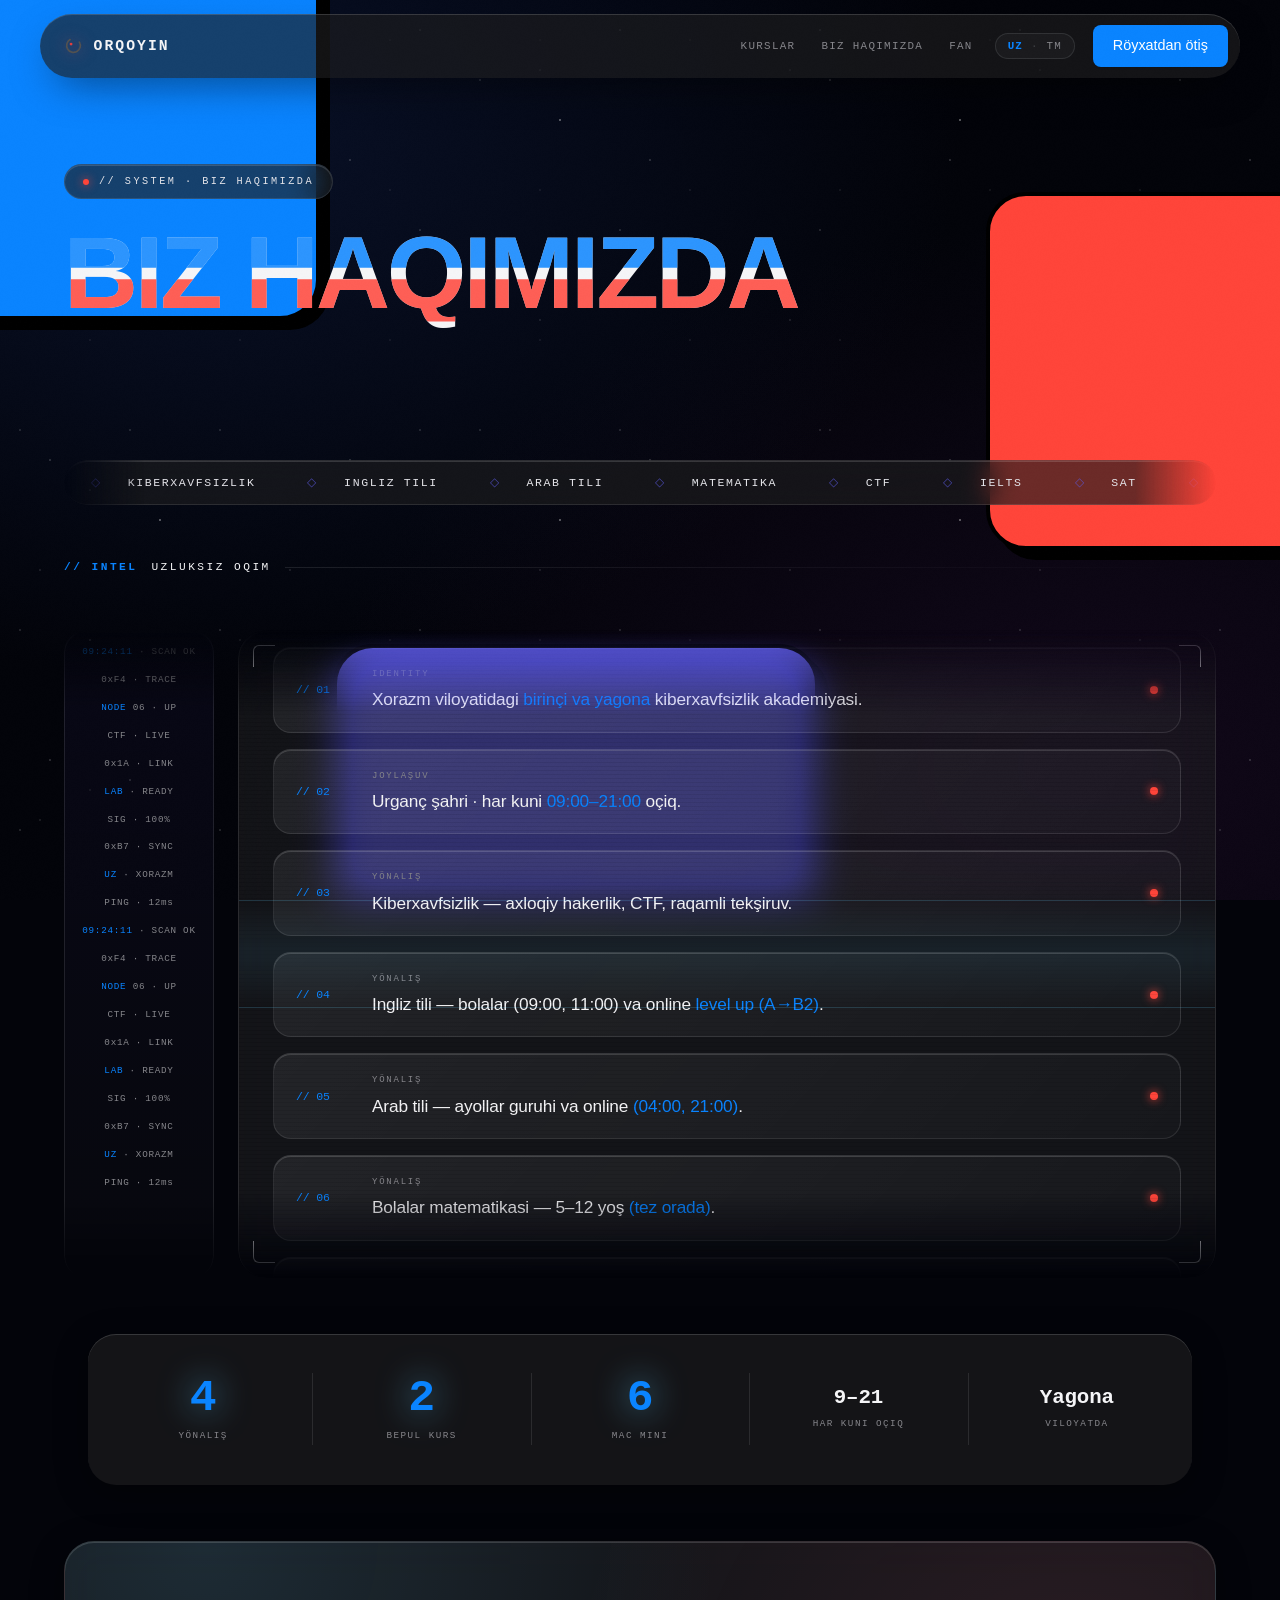
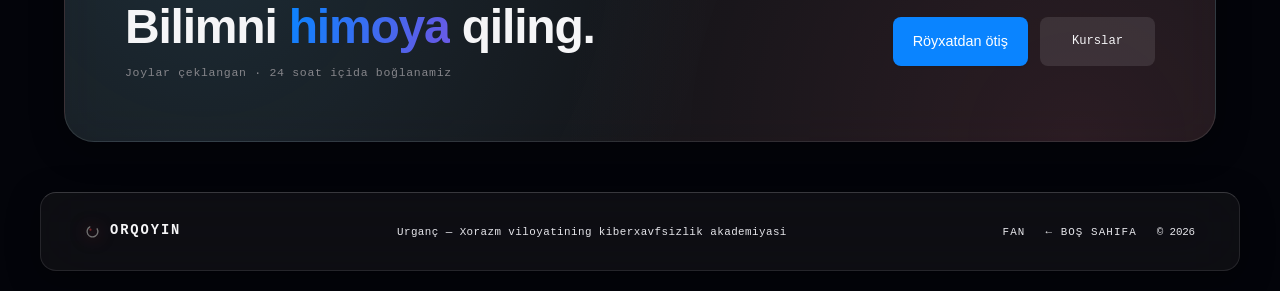
==== commit 94c91b32: "feat(ui): add high-res real astronomy background, enhance global text contrast and glass opacity for" ====
--- a/about/index.html
+++ b/about/index.html
@@ -13,7 +13,7 @@
     <link rel="preconnect" href="https://fonts.googleapis.com">
     <link rel="preconnect" href="https://fonts.gstatic.com" crossorigin>
     <link href="https://fonts.googleapis.com/css2?family=Space+Grotesk:wght@400;500;700&family=Space+Mono:wght@400;700&display=swap" rel="stylesheet">
-    <link rel="stylesheet" href="/style.css?v=1787832978">
+    <link rel="stylesheet" href="/style.css?v=1787833230">
     <style>
         /* ═══ ABOUT — cyberpunk × liquid glass, infinite stream ═══ */
         .ab { max-width: var(--max); margin: 0 auto; padding: calc(var(--nav-h) + 40px) var(--pad) 40px; }
@@ -354,6 +354,6 @@
     </div>
 </footer>
 
-<script src="/script.js?v=1787832978" defer></script>
+<script src="/script.js?v=1787833230" defer></script>
 </body>
 </html>
--- a/style.css
+++ b/style.css
@@ -1159,3 +1159,49 @@
     /* Hide radar haze completely just in case */
     .eye-haze { display: none !important; }
 }
+
+/* ── CONTRAST & VISIBILITY OVERRIDES (REAL ASTRONOMY) ── */
+
+/* Make glass slightly more opaque to ensure text is perfectly readable over the real image */
+.bento-card-6, .bento-card-4, .bento-flagship, .garaoy-card, .term-mock, .reg-form, .nav-main, .sci-lead-card, .sci-grid-card, .footer {
+    background: rgba(18, 18, 22, 0.75) !important;
+    backdrop-filter: blur(28px) saturate(150%) !important;
+    -webkit-backdrop-filter: blur(28px) saturate(150%) !important;
+}
+
+/* Force all form labels and descriptions to be bright and visible */
+.fg label {
+    color: #E5E5EA !important;
+    font-family: -apple-system, BlinkMacSystemFont, "Segoe UI", Roboto, sans-serif !important;
+    letter-spacing: 0.05em !important;
+}
+.cs-card {
+    color: #F5F5F7 !important;
+}
+.cs-desc {
+    color: #A1A1A6 !important;
+}
+.bento-meta-v, .br-sub, .wi-d, .contact-desc, .form-note, .hero-sub, .why-desc, .garaoy-desc, .cta-note {
+    color: #B0B0B8 !important; /* Brighter secondary text */
+}
+
+/* Ensure all links and small texts don't get lost in the stars */
+.br-go, .c-link, .foot-link, .foot-copy, .foot-tag, .mm-lang-btn {
+    color: #E5E5EA !important;
+}
+.c-link:hover, .foot-link:hover, .mm-lang-btn.active {
+    color: #FFFFFF !important;
+}
+
+/* Force text inputs to have high contrast white text */
+.fg input, .fg select, .sci-search input {
+    color: #FFFFFF !important;
+}
+.fg input::placeholder {
+    color: #86868B !important;
+}
+
+/* Ensure the nav when scrolled is perfectly opaque enough */
+.nav.scrolled {
+    background: rgba(15, 15, 18, 0.85) !important;
+}
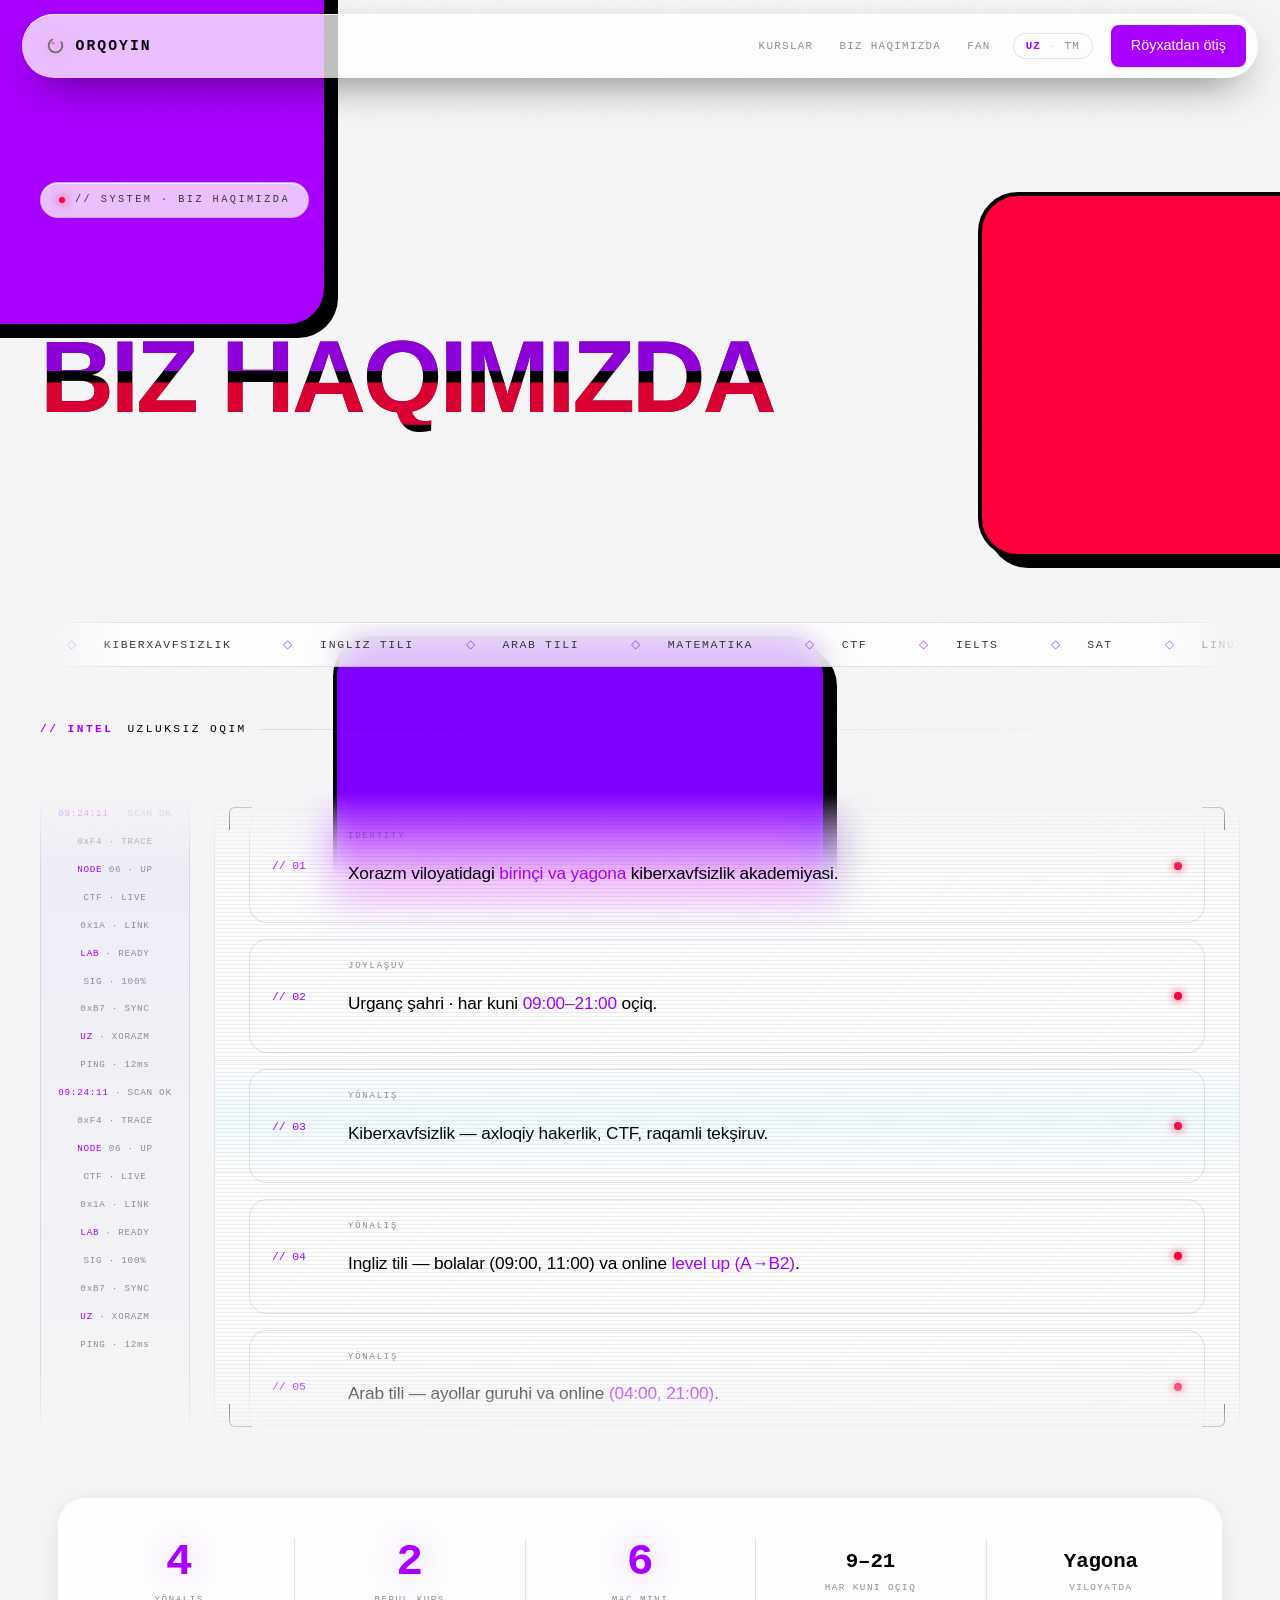
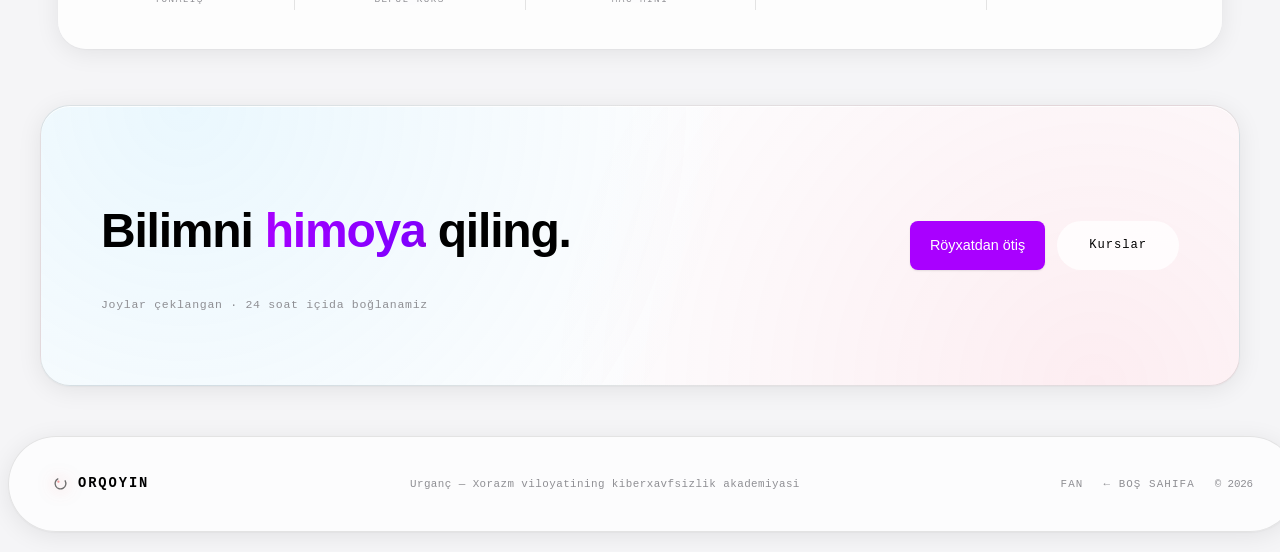
==== commit 2cbc281a: "feat(ui): pure clean background (light/dark mode aware), remove astronomy bg, strict purple/red them" ====
--- a/about/index.html
+++ b/about/index.html
@@ -13,7 +13,7 @@
     <link rel="preconnect" href="https://fonts.googleapis.com">
     <link rel="preconnect" href="https://fonts.gstatic.com" crossorigin>
     <link href="https://fonts.googleapis.com/css2?family=Space+Grotesk:wght@400;500;700&family=Space+Mono:wght@400;700&display=swap" rel="stylesheet">
-    <link rel="stylesheet" href="/style.css?v=1787833230">
+    <link rel="stylesheet" href="/style.css?v=1787833667">
     <style>
         /* ═══ ABOUT — cyberpunk × liquid glass, infinite stream ═══ */
         .ab { max-width: var(--max); margin: 0 auto; padding: calc(var(--nav-h) + 40px) var(--pad) 40px; }
@@ -354,6 +354,6 @@
     </div>
 </footer>
 
-<script src="/script.js?v=1787833230" defer></script>
+<script src="/script.js?v=1787833667" defer></script>
 </body>
 </html>
--- a/style.css
+++ b/style.css
@@ -6,71 +6,128 @@
 ═══════════════════════════════════════════════════════════ */
 
 :root {
-    --bg:      #03040A;
-    --bg2:     rgba(30, 30, 32, 0.6);
-    --surf:    rgba(40, 40, 42, 0.7);
-
-    --c1: #0A84FF;       /* macOS Blue */
-    --c2: #5E5CE6;       /* macOS Indigo */
-    --c3: #FF453A;       /* macOS Red */
-    --red: #FF453A;      
-    --green: #32D74B;    
-    --amber: #FF9F0A;    
-
-    --t1: #F5F5F7;       /* macOS Primary Text */
-    --t2: #E5E5EA;       /* macOS Secondary Text */
-    --t3: #86868B;       /* macOS Tertiary Text */
-
-    --glass:   rgba(30, 30, 32, 0.65);
-    --glass2:  rgba(255, 255, 255, 0.05);
-    --glass-bg: rgba(30, 30, 32, 0.65);
-
-    --border:  rgba(255, 255, 255, 0.1);
-    --border2: rgba(255, 255, 255, 0.15);
-    --border-cyan: rgba(10, 132, 255, 0.3);
-
-    --grad: linear-gradient(110deg, #0A84FF, #5E5CE6);
-    --grad-anim: linear-gradient(110deg, #0A84FF, #5E5CE6, #BF5AF2, #0A84FF);
-    --grad-fire: linear-gradient(135deg, #FF453A, #FF9F0A);
-
-    --rim: inset 0 1px 0 rgba(255, 255, 255, 0.15);
-    --rim-cyan: inset 0 1px 0 rgba(10, 132, 255, 0.3);
-    --float: 0 8px 32px rgba(0, 0, 0, 0.4);
+    /* Light Mode (Clean Background) */
+    --bg:      #F5F5F7;
+    --bg2:     rgba(255, 255, 255, 0.7);
+    --surf:    #FFFFFF;
+
+    --c1: #A900FF;       /* Pure Purple */
+    --c2: #8000FF;       /* Deep Purple */
+    --c3: #FF003C;       /* Cyber Red */
+    --red: #FF003C;      
+    --green: #34C759;    
+    --amber: #FF9500;    
+
+    --t1: #000000;
+    --t2: #3A3A3C;
+    --t3: #8E8E93;
+
+    --glass:   rgba(255, 255, 255, 0.75);
+    --glass2:  rgba(255, 255, 255, 0.5);
+    --border:  rgba(0, 0, 0, 0.1);
+    --border2: rgba(0, 0, 0, 0.05);
+    --border-cyan: rgba(169, 0, 255, 0.3); /* Purple border */
+
+    --grad: linear-gradient(110deg, var(--c1), var(--c2));
+    --grad-anim: linear-gradient(110deg, var(--c1), var(--c2), var(--c3), var(--c1));
+    --grad-fire: linear-gradient(135deg, var(--red), var(--amber));
+
+    --glass-bg: var(--glass);
+    --rim: inset 0 1px 0 rgba(255, 255, 255, 0.8);
+    --rim-cyan: inset 0 1px 0 rgba(169, 0, 255, 0.3);
+    
+    --float: 0 4px 24px rgba(0, 0, 0, 0.08), 0 1px 2px rgba(0, 0, 0, 0.04);
+    --shadow-hover: 0 12px 48px rgba(0, 0, 0, 0.12), 0 2px 8px rgba(0, 0, 0, 0.06);
 
     --mono: -apple-system, BlinkMacSystemFont, "Segoe UI", Roboto, monospace;
     --font: -apple-system, BlinkMacSystemFont, "Segoe UI", Roboto, sans-serif;
-
     --ease: cubic-bezier(0.25, 0.1, 0.25, 1);
-    --ease-elastic: cubic-bezier(0.34, 1.56, 0.64, 1);
-    
     --max: 1200px;
     --pad: 24px;
     --nav-h: 84px;
 }
 
+@media (prefers-color-scheme: dark) {
+    :root {
+        /* Dark Mode (Clean Background) */
+        --bg:      #000000;
+        --bg2:     rgba(28, 28, 30, 0.6);
+        --surf:    #1C1C1E;
+
+        --c1: #C653FF;       /* Bright Purple (Dark) */
+        --c2: #A900FF;       /* Pure Purple (Dark) */
+        --c3: #FF375F;       /* Pink/Red (Dark) */
+        --red: #FF453A;      
+        --green: #32D74B;    
+        --amber: #FF9F0A;    
+
+        --t1: #FFFFFF;
+        --t2: #EBEBF5;
+        --t3: #8E8E93;
+
+        --glass:   rgba(30, 30, 32, 0.65);
+        --glass2:  rgba(255, 255, 255, 0.05);
+        --border:  rgba(255, 255, 255, 0.15);
+        --border2: rgba(255, 255, 255, 0.1);
+        --border-cyan: rgba(169, 0, 255, 0.3);
+
+        --glass-bg: var(--glass);
+        --rim: inset 0 1px 0 rgba(255, 255, 255, 0.15);
+        --rim-cyan: inset 0 1px 0 rgba(169, 0, 255, 0.3);
+        
+        --float: 0 8px 32px rgba(0, 0, 0, 0.4), 0 1px 2px rgba(0, 0, 0, 0.2);
+        --shadow-hover: 0 12px 48px rgba(0, 0, 0, 0.5), 0 2px 8px rgba(0, 0, 0, 0.3);
+    }
+}
+
+
+    --c1: var(--c1);       /* vibrant blue */
+    --c2: #FF0055;       /* hot pink */
+    --c3: #FFCC00;       /* bright yellow */
+    --red: #FF3333;      
+    --green: #00CC66;    
+    --amber: #FF9900;    
+
+    --t1: #111111;
+    --t2: #333333;
+    --t3: #555555;
+
+    --glass:   #FFFFFF;
+    --glass2:  #FFFFFF;
+    --border:  #000000;
+    --border2: #000000;
+    --border-cyan: #000000;
+
+    --grad: linear-gradient(110deg, var(--c1), var(--c2) 45%, var(--c3));
+    --grad-anim: linear-gradient(110deg, var(--c1), #FF0055, #FFCC00, var(--c1));
+    --grad-fire: linear-gradient(135deg, #FF3333, #FF0055);
+
+    /* Brutalist shadow config */
+    --glass-bg: #FFFFFF;
+    --rim: none;
+    --rim-cyan: none;
+    --float: 6px 6px 0px #000000;
+
+    --mono: 'Space Mono', monospace;
+    --font: 'Space Grotesk', system-ui, sans-serif;
+    --ease: cubic-bezier(0.34, 1.56, 0.64, 1); /* bouncy ease */
+    --nav-h: 84px;
+    --max: 1280px;
+    --pad: clamp(20px, 5vw, 80px);
+}
+
 *, *::before, *::after { box-sizing: border-box; margin: 0; padding: 0; }
 html { scroll-behavior: smooth; -webkit-tap-highlight-color: transparent; }
 body {
-    background-color: #03040A;
-    background-image: 
-        radial-gradient(1px 1px at 20px 30px, rgba(255,255,255,0.4), rgba(0,0,0,0)),
-        radial-gradient(1px 1px at 40px 70px, rgba(255,255,255,0.3), rgba(0,0,0,0)),
-        radial-gradient(1px 1px at 50px 160px, rgba(255,255,255,0.5), rgba(0,0,0,0)),
-        radial-gradient(1px 1px at 90px 40px, rgba(255,255,255,0.2), rgba(0,0,0,0)),
-        radial-gradient(1px 1px at 130px 80px, rgba(255,255,255,0.4), rgba(0,0,0,0)),
-        radial-gradient(1.5px 1.5px at 160px 120px, rgba(255,255,255,0.6), rgba(0,0,0,0)),
-        radial-gradient(ellipse at 15% 15%, rgba(15, 30, 70, 0.5), transparent 50%),
-        radial-gradient(ellipse at 85% 85%, rgba(40, 15, 50, 0.4), transparent 50%);
-    background-repeat: repeat, repeat, repeat, repeat, repeat, repeat, no-repeat, no-repeat;
-    background-size: 200px 200px, 250px 250px, 300px 300px, 150px 150px, 350px 350px, 400px 400px, 100% 100%, 100% 100%;
-    background-attachment: fixed;
-    font-family: -apple-system, BlinkMacSystemFont, "Segoe UI", Roboto, Helvetica, Arial, sans-serif;
-    color: #F5F5F7;
+    background: var(--bg) !important;
+    color: var(--t1) !important;
+    font-family: var(--font) !important;
     letter-spacing: -0.01em;
     -webkit-font-smoothing: antialiased;
     -moz-osx-font-smoothing: grayscale;
     overflow-x: hidden;
     line-height: 1.5;
+    transition: background 0.3s var(--ease), color 0.3s var(--ease);
 }
 a { color: inherit; text-decoration: none; }
 img, svg { display: block; }
@@ -112,7 +169,7 @@
 
 .aura-mouse {
     position: fixed; width: 520px; height: 520px; border-radius: 50%; z-index: -1;
-    background: radial-gradient(circle, rgba(100,210,255,0.08), rgba(122,92,255,0.04) 45%, transparent 70%);
+    background: radial-gradient(circle, var(--border-cyan), rgba(122,92,255,0.04) 45%, transparent 70%);
     transform: translate(-50%,-50%); pointer-events: none;
     left: 50%; top: 40%; will-change: left, top;
 }
@@ -138,8 +195,8 @@
 body.hovering .cur-ring {
     width: 54px; height: 54px;
     border-color: var(--c1);
-    background: rgba(100,210,255,.09);
-    box-shadow: 0 0 20px rgba(100,210,255,.25);
+    background: var(--border-cyan);
+    box-shadow: 0 0 20px var(--border-cyan);
 }
 body.hovering .cur { background: var(--c1); box-shadow: 0 0 16px var(--c1); }
 
@@ -159,11 +216,9 @@
     transition: box-shadow .35s, background .35s, border-color .35s;
 }
 .nav.scrolled {
-    box-shadow: 0 8px 32px rgba(0,0,0,0.5), inset 0 1px 0 rgba(255,255,255,0.1);
-    background: rgba(30, 30, 32, 0.8) !important;
-    backdrop-filter: blur(24px) saturate(180%);
-    -webkit-backdrop-filter: blur(24px) saturate(180%);
-    border-color: rgba(255, 255, 255, 0.1) !important;
+    box-shadow: var(--rim), 0 22px 60px -16px rgba(0,0,0,.85);
+    background: linear-gradient(135deg, rgba(255,255,255,.12), rgba(255,255,255,.04) 55%, rgba(255,255,255,.07));
+    border-color: #000; background: var(--c3);
 }
 .logo {
     font-family: var(--mono); font-size: .92rem; font-weight: 700; letter-spacing: .14em;
@@ -214,9 +269,9 @@
 /* ── MOBILE MENU ─────────────────────────────────────────── */
 .mob-menu {
     position: fixed; inset: 0; z-index: 700;
-    background: rgba(10, 10, 12, 0.96) !important;
-    backdrop-filter: blur(24px) saturate(180%);
-    -webkit-backdrop-filter: blur(24px) saturate(180%);
+    background: rgba(5,7,17,0.92);
+    
+    -webkit-
     display: flex; flex-direction: column; align-items: center; justify-content: center; gap: 28px;
     opacity: 0; pointer-events: none; transition: opacity .3s;
 }
@@ -228,42 +283,19 @@
     background: var(--glass); box-shadow: inset 0 1px 0 rgba(255,255,255,.15);
     transition: color .2s, border-color .2s;
 }
-.mm-lang-btn.active, .mm-lang-btn:hover { color: var(--c1); border-color: rgba(100,210,255,.5); }
-.mm-link { font-family: -apple-system, BlinkMacSystemFont, "Segoe UI", Roboto, sans-serif !important; font-size: 1.8rem; font-weight: 600; color: #F5F5F7 !important; transition: color .2s, transform .3s var(--ease); text-decoration: none !important; }
+.mm-lang-btn.active, .mm-lang-btn:hover { color: var(--c1); border-color: var(--border-cyan); }
+.mm-link { font-family: var(--font); font-size: 1.8rem; font-weight: 600; color: var(--t2); transition: color .2s, transform .3s var(--ease); }
 .mm-link:hover { color: var(--t1); transform: translateX(6px); }
 .mm-cta { color: var(--c1); }
 .mm-sci { font-size: 1.2rem; color: var(--t3); font-family: var(--mono); letter-spacing: .08em; }
 
 /* ── BUTTONS — Glass Capsules ────────────────────────────── */
 
-.btn-amber, .cta-btn, .btn-submit {
-    position: relative; overflow: hidden;
-    display: inline-flex; align-items: center; justify-content: center; gap: 9px;
-    font-family: var(--mono); font-size: .85rem; letter-spacing: .08em; font-weight: 700;
-    padding: 15px 32px; border-radius: 100px; color: #fff;
-    background: var(--c1);
-    border: 3px solid #000;
-    box-shadow: 6px 6px 0px #000;
-    transition: transform 0.2s, box-shadow 0.2s, background 0.2s;
-    text-transform: uppercase;
-}
-.btn-amber:hover, .cta-btn:hover, .btn-submit:hover {
-    transform: translate(-3px, -3px);
-    box-shadow: 9px 9px 0px #000;
-    background: var(--c2);
-    color: #fff;
-}
-.btn-amber::after, .cta-btn::after, .btn-submit::after {
-    content: ''; position: absolute; inset: 0;
-    background: linear-gradient(105deg, transparent 40%, rgba(255,255,255,.28) 50%, transparent 60%);
-    transform: translateX(-130%); transition: transform .8s var(--ease);
-}
-.btn-amber:hover, .cta-btn:hover, .btn-submit:hover {
-    transform: translateY(-2px);
-    filter: brightness(1.1);
-    box-shadow: inset 0 1px 0 rgba(255,255,255,.5), 0 18px 48px -10px rgba(232,64,64,.85);
-}
-.btn-amber:hover::after, .cta-btn:hover::after, .btn-submit:hover::after { transform: translateX(130%); }
+
+
+
+
+
 
 .btn-ghost, .btn-outline-amber {
     display: inline-flex; align-items: center; gap: 8px;
@@ -278,9 +310,9 @@
 }
 .btn-ghost:hover, .btn-outline-amber:hover {
     transform: translateY(-2px);
-    border-color: rgba(100,210,255,.6);
+    border-color: var(--border-cyan);
     color: #fff;
-    box-shadow: var(--rim), 0 10px 30px -10px rgba(100,210,255,.3);
+    box-shadow: var(--rim), 0 10px 30px -10px var(--border-cyan);
 }
 
 /* ── HERO ────────────────────────────────────────────────── */
@@ -296,7 +328,7 @@
     font-family: var(--mono); font-size: .75rem; letter-spacing: .15em; text-transform: uppercase;
     color: #000; padding: 10px 20px; border-radius: 100px;
     background: var(--c3); border: 2px solid #000;
-    box-shadow: 4px 4px 0px #000;
+    box-shadow: var(--float);
 }
 .hero-eyebrow::before {
     content:''; width:8px; height:8px; border-radius:50%;
@@ -323,7 +355,7 @@
 /* ── HERO LIVE CYBER TERMINAL WIDGET ─────────────────────── */
 .hero-terminal {
     margin-top: 6px; border-radius: 18px; overflow: hidden;
-    background: rgba(8, 11, 24, 0.75); border: 1px solid rgba(100, 210, 255, 0.2);
+    background: rgba(8, 11, 24, 0.75); border: 1px solid var(--border-cyan);
     box-shadow: var(--rim), 0 16px 40px -15px rgba(0,0,0,0.8);
      -webkit-
 }
@@ -339,7 +371,7 @@
 .term-title { font-family: var(--mono); font-size: .64rem; letter-spacing: .06em; color: var(--t3); }
 .term-badge {
     font-family: var(--mono); font-size: .56rem; letter-spacing: .12em;
-    color: var(--c1); background: rgba(100,210,255,0.1); border: 1px solid rgba(100,210,255,0.25);
+    color: var(--c1); background: var(--border-cyan); border: 1px solid var(--border-cyan);
     padding: 2px 8px; border-radius: 100px;
 }
 .term-body { padding: 14px 18px; font-size: .74rem; line-height: 1.7; display: flex; flex-direction: column; gap: 4px; }
@@ -352,7 +384,7 @@
 .hero-eye-wrap { display: flex; align-items: center; justify-content: center; position: relative; }
 .eye-haze {
     position: absolute; width: 560px; height: 560px; border-radius: 50%; pointer-events: none; z-index: 0;
-    background: radial-gradient(circle, rgba(122,92,255,0.18) 0%, rgba(100,210,255,0.08) 42%, transparent 70%);
+    background: radial-gradient(circle, rgba(122,92,255,0.18) 0%, var(--border-cyan) 42%, transparent 70%);
     animation: haze-pulse 6s ease-in-out infinite;
 }
 @keyframes haze-pulse { 0%,100%{opacity:.7; transform:scale(1)} 50%{opacity:1; transform:scale(1.06)} }
@@ -361,7 +393,7 @@
 .eye-lens {
     width: 116%; height: 116%; border-radius: 50%;
     background: radial-gradient(circle at 35% 25%, rgba(255,255,255,.14), transparent 50%),
-                radial-gradient(circle at 65% 75%, rgba(100,210,255,.08), transparent 50%),
+                radial-gradient(circle at 65% 75%, var(--border-cyan), transparent 50%),
                 rgba(255,255,255,.015);
     border: 1px solid var(--border2);
     box-shadow: var(--rim), 0 30px 80px -20px rgba(0,0,0,.8);
@@ -380,7 +412,7 @@
 }
 .eye-scan {
     width: 80%; height: 80%; border-radius: 50%;
-    background: conic-gradient(from 0deg, transparent 0%, rgba(100,210,255,.14) 7%, rgba(122,92,255,.04) 15%, transparent 22%);
+    background: conic-gradient(from 0deg, transparent 0%, var(--border-cyan) 7%, rgba(122,92,255,.04) 15%, transparent 22%);
     animation: scan-spin 4s linear infinite;
 }
 @keyframes scan-spin { to { transform: rotate(360deg); } }
@@ -443,7 +475,7 @@
     font-family: var(--mono); font-size: 2.8rem; font-weight: 700; line-height: 1;
     color: var(--t1); transition: text-shadow .4s, color .4s;
 }
-.sv.counting { text-shadow: 0 0 34px rgba(100,210,255,.7); color: var(--c1); }
+.sv.counting { text-shadow: 0 0 34px var(--border-cyan); color: var(--c1); }
 .sv-sm { font-size: 1.3rem; }
 .sl { font-family: var(--mono); font-size: .58rem; letter-spacing: .16em; color: var(--t3); text-transform: uppercase; text-align: center; }
 
@@ -470,10 +502,10 @@
     grid-column: span 12;
     padding: clamp(34px, 5vw, 54px);
     border-radius: 32px;
-    background: radial-gradient(circle at 90% 10%, rgba(100,210,255,0.12), transparent 45%),
+    background: radial-gradient(circle at 90% 10%, var(--border-cyan), transparent 45%),
                 radial-gradient(circle at 10% 90%, rgba(122,92,255,0.12), transparent 45%),
                 var(--glass-bg);
-    border: 1px solid rgba(100,210,255,0.3);
+    border: 1px solid var(--border-cyan);
     box-shadow: var(--rim-cyan), 0 24px 70px -20px rgba(0,0,0,0.7);
     
     -webkit-
@@ -486,8 +518,8 @@
 }
 .bento-flagship:hover {
     transform: translateY(-5px);
-    border-color: rgba(100,210,255,0.55);
-    box-shadow: var(--rim-cyan), 0 32px 85px -20px rgba(100,210,255,0.25);
+    border-color: var(--border-cyan);
+    box-shadow: var(--rim-cyan), 0 32px 85px -20px var(--border-cyan);
 }
 
 .bento-tag-row {
@@ -498,7 +530,7 @@
 }
 .bento-badge-lab {
     font-family: var(--mono); font-size: .62rem; letter-spacing: .12em; text-transform: uppercase;
-    color: #fff; background: linear-gradient(135deg, rgba(122,92,255,.85), rgba(100,210,255,.7));
+    color: #fff; background: linear-gradient(135deg, rgba(122,92,255,.85), var(--border-cyan));
     padding: 5px 12px; border-radius: 100px; border: 1px solid rgba(255,255,255,.2);
 }
 
@@ -525,7 +557,7 @@
 }
 .bento-terminal-box {
     border-radius: 20px; padding: 20px;
-    background: rgba(5,7,17,0.8); border: 1px solid rgba(100,210,255,0.2);
+    background: rgba(5,7,17,0.8); border: 1px solid var(--border-cyan);
     font-family: var(--mono); font-size: .74rem; line-height: 1.8;
 }
 .bento-meta-strip {
@@ -542,7 +574,7 @@
     padding: clamp(28px, 4vw, 44px);
     border-radius: 28px;
     background: var(--glass-bg);
-    border: 3px solid var(--border); box-shadow: 6px 6px 0px #000;
+    border: 3px solid var(--border); box-shadow: var(--float);
     box-shadow: var(--rim), 0 18px 50px -22px rgba(0,0,0,.6);
     
     -webkit-
@@ -552,7 +584,7 @@
 .bento-card-6:hover {
     transform: translateY(-4px);
     border-color: #000; background: var(--c3);
-    box-shadow: 12px 12px 0px #000;
+    box-shadow: var(--float);
 }
 
 .bento-card-4 {
@@ -560,7 +592,7 @@
     padding: clamp(26px, 3.5vw, 38px);
     border-radius: 28px;
     background: var(--glass-bg);
-    border: 3px solid var(--border); box-shadow: 6px 6px 0px #000;
+    border: 3px solid var(--border); box-shadow: var(--float);
     box-shadow: var(--rim), 0 18px 50px -22px rgba(0,0,0,.6);
     
     -webkit-
@@ -570,7 +602,7 @@
 .bento-card-4:hover {
     transform: translateY(-4px);
     border-color: #000; background: var(--c3);
-    box-shadow: 12px 12px 0px #000;
+    box-shadow: var(--float);
 }
 
 .bento-free-card {
@@ -595,12 +627,12 @@
     font-family: var(--mono); font-size: .68rem; letter-spacing: .04em; color: var(--t1);
     padding: 6px 13px; border-radius: 100px;
     background: var(--bg2); border: 2px solid #000;
-    box-shadow: 3px 3px 0px #000;
+    box-shadow: var(--float);
     transition: transform .25s, box-shadow .25s;
 }
 .chip:hover {
     transform: translate(-1px,-1px);
-    box-shadow: 4px 4px 0px #000;
+    box-shadow: var(--float);
 }
 .chip-hot { color: #000; background: var(--c3); border-color: #000; }
 
@@ -627,7 +659,7 @@
 }
 .why-item::before {
     content:''; position:absolute; inset:0;
-    background: radial-gradient(circle at 20% 0%, rgba(100,210,255,.1), transparent 55%);
+    background: radial-gradient(circle at 20% 0%, var(--border-cyan), transparent 55%);
     opacity:0; transition:opacity .3s; pointer-events: none;
 }
 .why-item:hover { transform: translateY(-4px); border-color: #000; background: var(--c3); }
@@ -647,7 +679,7 @@
     border: 1px solid var(--border); box-shadow: var(--rim), 0 18px 50px -22px rgba(0,0,0,.55);
     transition: transform .4s var(--ease), border-color .35s, box-shadow .4s;
 }
-.pt-card:hover { transform: translateY(-5px); border-color: rgba(100,210,255,.5); box-shadow: var(--rim), 0 30px 70px -24px rgba(100,210,255,.25); }
+.pt-card:hover { transform: translateY(-5px); border-color: var(--border-cyan); box-shadow: var(--rim), 0 30px 70px -24px var(--border-cyan); }
 .pt-logo { height: 60px; display: flex; align-items: center; }
 .pt-logo img { max-height: 58px; max-width: 160px; width: auto; object-fit: contain; }
 .pt-logo img.mono-mark { max-height: 50px; filter: brightness(0) invert(1); opacity: .9; }
@@ -663,20 +695,20 @@
 
 .garaoy-card {
     position: relative; overflow: hidden; border-radius: 32px;
-    border: 3px solid #000;
+    border: 0.5px solid var(--border);
     background: var(--bg2);
-    box-shadow: 8px 8px 0px #000;
+    box-shadow: var(--float);
     padding: clamp(32px, 4vw, 44px);
     display: flex; flex-direction: column; gap: 16px;
     transition: transform .3s, box-shadow .3s;
 }
 .garaoy-card:hover {
     transform: translate(-3px,-3px);
-    box-shadow: 12px 12px 0px #000;
+    box-shadow: var(--float);
 }
 .garaoy-glow {
     position: absolute; width: 70%; height: 180%; right: -15%; top: -40%;
-    background: radial-gradient(circle, rgba(122,92,255,0.2), rgba(100,210,255,0.07) 45%, transparent 70%);
+    background: radial-gradient(circle, rgba(122,92,255,0.2), var(--border-cyan) 45%, transparent 70%);
     pointer-events: none; animation: haze-pulse 7s ease-in-out infinite;
 }
 .garaoy-body { position: relative; z-index: 1; display: flex; flex-direction: column; align-items: flex-start; gap: 20px; }
@@ -701,7 +733,7 @@
     transition: color .25s, border-color .25s, background .25s, transform .3s var(--ease);
 }
 .plat svg { color: var(--c1); }
-.plat:hover { color: var(--t1); border-color: rgba(100,210,255,.5); background: rgba(100,210,255,.07); transform: translateY(-2px); }
+.plat:hover { color: var(--t1); border-color: var(--border-cyan); background: var(--border-cyan); transform: translateY(-2px); }
 
 /* ── CTA ─────────────────────────────────────────────────── */
 .cta-strip {
@@ -710,7 +742,7 @@
     display: flex; align-items: center; justify-content: space-between; gap: 40px; flex-wrap: wrap;
     border-radius: 32px;
     background:
-        radial-gradient(circle at 12% 0%, rgba(100,210,255,.14), transparent 50%),
+        radial-gradient(circle at 12% 0%, var(--border-cyan), transparent 50%),
         radial-gradient(circle at 88% 100%, rgba(255,100,130,.12), transparent 50%),
         var(--glass-bg);
     
@@ -739,13 +771,13 @@
 .br-map-coord { color: var(--t3); }
 .kh-map { width: 100%; max-width: 480px; height: auto; margin: 6px 0; }
 
-.hud-c { position: absolute; width: 20px; height: 20px; z-index: 2; pointer-events: none; border-color: rgba(100,210,255,.5); }
+.hud-c { position: absolute; width: 20px; height: 20px; z-index: 2; pointer-events: none; border-color: var(--border-cyan); }
 .hud-c.tl { top: 12px; left: 12px; border-top: 1.5px solid; border-left: 1.5px solid; border-top-left-radius: 6px; }
 .hud-c.tr { top: 12px; right: 12px; border-top: 1.5px solid; border-right: 1.5px solid; border-top-right-radius: 6px; }
 .hud-c.bl { bottom: 12px; left: 12px; border-bottom: 1.5px solid; border-left: 1.5px solid; border-bottom-left-radius: 6px; }
 .hud-c.br { bottom: 12px; right: 12px; border-bottom: 1.5px solid; border-right: 1.5px solid; border-bottom-right-radius: 6px; }
 
-.kh-river { stroke: rgba(100,210,255,.32); stroke-width: 2.4; stroke-linecap: round; fill: none; filter: drop-shadow(0 0 4px rgba(100,210,255,.4)); }
+.kh-river { stroke: var(--border-cyan); stroke-width: 2.4; stroke-linecap: round; fill: none; filter: drop-shadow(0 0 4px var(--border-cyan)); }
 .kh-hx { fill: rgba(255,255,255,.035); stroke: rgba(255,255,255,.10); stroke-width: 1; transition: fill .3s, stroke .3s; }
 .kh-hx.kh-on {
     fill: rgba(122,92,255,.30); stroke: rgba(122,92,255,.75); stroke-width: 1.4;
@@ -821,17 +853,17 @@
     border-radius: 32px; padding: 40px;
     display: flex; flex-direction: column; gap: 22px;
     background: var(--bg2);
-    border: 3px solid #000;
-    box-shadow: 12px 12px 0px #000;
+    border: 0.5px solid var(--border);
+    box-shadow: var(--float);
 }
 .fg-row { display: grid; grid-template-columns: 1fr 1fr; gap: 18px; }
 .fg { display: flex; flex-direction: column; gap: 10px; }
 .fg label { font-family: var(--mono); font-size: .75rem; letter-spacing: .14em; color: #000; text-transform: uppercase; font-weight: 700; }
 .fg input, .fg select {
     font-family: var(--font); font-size: .94rem; color: #000;
-    background: #fff; border: 3px solid #000;
+    background: #fff; border: 0.5px solid var(--border);
     border-radius: 14px;
-    box-shadow: 4px 4px 0px #000;
+    box-shadow: var(--float);
     padding: 14px 16px; transition: transform .25s, box-shadow .25s;
 }
 .fg input::placeholder { color: var(--t3); }
@@ -842,8 +874,8 @@
 .cs-opt input { position: absolute; opacity: 0; pointer-events: none; }
 .cs-card {
     display: flex; align-items: center; gap: 10px; padding: 14px 16px; border-radius: 14px;
-    background: #fff; border: 3px solid #000; color: #000;
-    box-shadow: 4px 4px 0px #000; font-weight: 700;
+    background: #fff; border: 0.5px solid var(--border); color: #000;
+    box-shadow: var(--float); font-weight: 700;
     font-size: .88rem; transition: transform .25s, box-shadow .25s, background .25s;
 }
 .cs-card svg { color: var(--t3); transition: color .25s; flex-shrink: 0; }
@@ -869,9 +901,9 @@
 .slot-time { font-family: var(--mono); font-size: .84rem; color: var(--t1); font-weight: 700; }
 .slot-age { font-size: .66rem; color: var(--t3); }
 .smena-option input:checked + .smena-slot {
-    border-color: rgba(100,210,255,.6);
-    background: linear-gradient(135deg, rgba(100,210,255,.16), rgba(122,92,255,.14));
-    box-shadow: inset 0 1px 0 rgba(255,255,255,.25), 0 8px 22px -10px rgba(100,210,255,.45);
+    border-color: var(--border-cyan);
+    background: linear-gradient(135deg, var(--border-cyan), rgba(122,92,255,.14));
+    box-shadow: inset 0 1px 0 rgba(255,255,255,.25), 0 8px 22px -10px var(--border-cyan);
 }
 .smena-option input:checked + .smena-slot .slot-header svg { color: var(--c1); }
 .hp-trap { position: absolute; left: -9999px; opacity: 0; }
@@ -885,8 +917,8 @@
     display: flex; align-items: center; justify-content: space-between; gap: 20px; flex-wrap: wrap;
     border-radius: 100px;
     background: var(--bg2);
-    border: 3px solid #000;
-    box-shadow: 6px 6px 0px #000;
+    border: 0.5px solid var(--border);
+    box-shadow: var(--float);
 }
 .foot-logo { font-family: var(--mono); font-weight: 700; letter-spacing: .14em; color: var(--t1); display: flex; align-items: center; gap: 10px; font-size: .86rem; }
 .foot-tag { font-size: .68rem; color: var(--t3); letter-spacing: .04em; }
@@ -952,8 +984,8 @@
     display: flex; align-items: center; justify-content: space-between; gap: 20px; flex-wrap: wrap;
     border-radius: 100px;
     background: var(--bg2);
-    border: 3px solid #000;
-    box-shadow: 6px 6px 0px #000;
+    border: 0.5px solid var(--border);
+    box-shadow: var(--float);
 }
 }
 @media (prefers-reduced-motion: reduce) {
@@ -961,247 +993,21 @@
     .reveal { opacity: 1; transform: none; }
 }
 
-/* ── macOS HIG DESIGN PRINCIPLES ── */
-
-/* Glassmorphism Panels (Windows/Cards) */
-.bento-card-6, .bento-card-4, .bento-flagship, .garaoy-card, .term-mock, .reg-form, .nav-main, .sci-lead-card, .sci-grid-card, .footer {
-    background: rgba(30, 30, 32, 0.6) !important;
-    backdrop-filter: blur(24px) saturate(180%) !important;
-    -webkit-backdrop-filter: blur(24px) saturate(180%) !important;
-    border: 0.5px solid rgba(255, 255, 255, 0.1) !important;
-    border-top: 0.5px solid rgba(255, 255, 255, 0.18) !important;
-    border-radius: 16px !important;
-    box-shadow: 0 8px 32px rgba(0, 0, 0, 0.4), 0 1px 2px rgba(0,0,0,0.2) !important;
-    transition: all 0.3s cubic-bezier(0.25, 0.1, 0.25, 1) !important;
-}
-
-/* Hover: Subtle lifting, NO neon glows */
-.bento-card-6:hover, .bento-card-4:hover, .bento-flagship:hover, .garaoy-card:hover, .sci-lead-card:hover, .sci-grid-card:hover {
-    transform: scale(1.01) !important;
-    background: rgba(40, 40, 42, 0.7) !important;
-    border: 0.5px solid rgba(255, 255, 255, 0.15) !important;
-    border-top: 0.5px solid rgba(255, 255, 255, 0.25) !important;
-    box-shadow: 0 12px 48px rgba(0, 0, 0, 0.5), 0 2px 6px rgba(0,0,0,0.3) !important;
-}
-
-/* Primary Action Buttons (macOS System Blue) */
 .btn-amber, .cta-btn, .btn-submit, .nav-reg, .btn-yoz-shortcut {
-    background: #0A84FF !important;
+    position: relative; overflow: hidden;
+    display: inline-flex; align-items: center; justify-content: center; gap: 9px;
+    font-family: var(--font) !important; font-size: 0.9rem !important;
+    font-weight: 500 !important; letter-spacing: 0 !important;
+    padding: 10px 20px !important; border-radius: 8px !important; color: #FFFFFF !important;
+    background: var(--c1) !important;
+    border: none !important;
+    box-shadow: 0 1px 2px rgba(0,0,0,0.1) !important;
+    transition: all 0.2s cubic-bezier(0.25, 0.1, 0.25, 1) !important;
+    text-transform: none !important;
+}
+.btn-amber:hover, .cta-btn:hover, .btn-submit:hover, .nav-reg:hover, .btn-yoz-shortcut:hover {
+    transform: scale(1.02) !important;
+    box-shadow: 0 2px 8px var(--border-cyan) !important;
+    background: var(--c2) !important;
     color: #FFFFFF !important;
-    border: none !important;
-    border-radius: 8px !important;
-    font-weight: 500 !important;
-    text-transform: none !important;
-    letter-spacing: 0 !important;
-    box-shadow: 0 1px 2px rgba(0,0,0,0.1) !important;
-    font-family: -apple-system, BlinkMacSystemFont, "Segoe UI", Roboto, sans-serif !important;
-    padding: 10px 20px !important;
-    font-size: 0.9rem !important;
-}
-.btn-amber:hover, .cta-btn:hover, .btn-submit:hover, .nav-reg:hover, .btn-yoz-shortcut:hover {
-    background: #0070D1 !important;
-    transform: scale(1.02) !important;
-    box-shadow: 0 2px 8px rgba(10, 132, 255, 0.3) !important;
-}
-
-/* Secondary Buttons */
-.btn-ghost {
-    background: rgba(255, 255, 255, 0.1) !important;
-    color: #F5F5F7 !important;
-    border: none !important;
-    border-radius: 8px !important;
-    font-weight: 500 !important;
-    text-transform: none !important;
-    letter-spacing: 0 !important;
-}
-.btn-ghost:hover {
-    background: rgba(255, 255, 255, 0.15) !important;
-}
-
-/* Typography Harmony */
-.ht, .ht-amber, .cta-title, .bento-card-title, .why-title, .contact-title, .garaoy-title {
-    text-transform: none !important;
-    letter-spacing: -0.02em !important;
-    color: #FFFFFF !important;
-    text-shadow: none !important;
-    font-weight: 600 !important;
-    mix-blend-mode: normal !important;
-    font-family: -apple-system, BlinkMacSystemFont, "Segoe UI", Roboto, sans-serif !important;
-}
-
-/* Subtitles / Muted text (macOS secondary text) */
-.bento-meta-v, .br-sub, .wi-d, .contact-desc, .form-note, .hero-sub, .why-desc {
-    color: #86868B !important;
-    font-weight: 400 !important;
-    letter-spacing: 0 !important;
-    font-family: -apple-system, BlinkMacSystemFont, "Segoe UI", Roboto, sans-serif !important;
-}
-
-/* Inputs / Controls */
-.fg input, .fg select, .cs-card, .sci-search, .sci-search input {
-    background: rgba(255, 255, 255, 0.05) !important;
-    border: 0.5px solid rgba(255, 255, 255, 0.1) !important;
-    border-radius: 8px !important;
-    color: #F5F5F7 !important;
-    box-shadow: inset 0 1px 2px rgba(0,0,0,0.1) !important;
-    transition: all 0.2s cubic-bezier(0.25, 0.1, 0.25, 1) !important;
-    font-family: -apple-system, BlinkMacSystemFont, "Segoe UI", Roboto, sans-serif !important;
-}
-.fg input:focus, .cs-opt input:checked + .cs-card, .sci-search input:focus {
-    border-color: #0A84FF !important;
-    box-shadow: 0 0 0 3px rgba(10, 132, 255, 0.3) !important;
-    background: rgba(255, 255, 255, 0.08) !important;
-    outline: none !important;
-}
-
-/* Chips / Tags */
-.chip, .sci-tag, .sci-ticker-tag {
-    background: rgba(255, 255, 255, 0.1) !important;
-    color: #F5F5F7 !important;
-    border: none !important;
-    border-radius: 6px !important;
-    font-weight: 500 !important;
-    text-transform: none !important;
-    letter-spacing: 0 !important;
-}
-.chip-hot {
-    background: rgba(255, 69, 58, 0.15) !important;
-    color: #FF453A !important;
-}
-
-/* Stop Eye Haze Blinding Colors */
-.eye-haze { display: none !important; }
-
-/* Subtle Window Controls */
-.mac-dots span:nth-child(1) { background: #FF5F56 !important; }
-.mac-dots span:nth-child(2) { background: #FFBD2E !important; }
-.mac-dots span:nth-child(3) { background: #27C93F !important; }
-.mac-dots span {
-    width: 12px !important; height: 12px !important; border-radius: 50% !important;
-    box-shadow: 0 1px 1px rgba(0,0,0,0.2) !important;
-}
-
-/* Article Specific (Clean Reading) */
-.a-body p, .a-body ul li {
-    font-family: -apple-system, BlinkMacSystemFont, "Segoe UI", Roboto, sans-serif !important;
-    color: #E5E5EA !important;
-}
-.a-conclusion {
-    background: rgba(30, 30, 32, 0.6) !important;
-    backdrop-filter: blur(24px) saturate(180%) !important;
-    -webkit-backdrop-filter: blur(24px) saturate(180%) !important;
-    border: 0.5px solid rgba(255, 255, 255, 0.1) !important;
-    border-radius: 12px !important;
-}
-.a-hero-panel, .sci-lead-thumb, .sci-grid-thumb {
-    background: rgba(0,0,0,0.2) !important;
-}
-.sci-lead-thumb img, .sci-grid-thumb img, .a-hero-panel img {
-    mix-blend-mode: normal !important;
-}
-
-/* Strip old brute elements */
-.sci-stream-title::after { background: rgba(255,255,255,0.1) !important; }
-
-/* ── MOBILE FRIENDLY COMPONENT FIXES ── */
-@media (max-width: 768px) {
-    /* Stack Bento Grid perfectly */
-    .bento {
-        display: flex !important;
-        flex-direction: column !important;
-        gap: 20px !important;
-    }
-    
-    /* Reduce padding for small screens */
-    .bento-card-6, .bento-card-4, .bento-flagship, .garaoy-card, .term-mock, .reg-form, .sci-lead-card, .sci-grid-card, .footer {
-        padding: 20px !important;
-        border-radius: 14px !important; /* Slightly smaller radius on mobile */
-    }
-    
-    /* Ensure flex wraps correctly */
-    .bento-flagship {
-        flex-direction: column !important;
-    }
-    
-    /* Typography scaling */
-    .ht, .cta-title, .garaoy-title {
-        font-size: clamp(2rem, 10vw, 2.8rem) !important;
-        line-height: 1.1 !important;
-    }
-    .bento-card-title {
-        font-size: 1.5rem !important;
-    }
-    .hero-sub {
-        font-size: 1rem !important;
-    }
-    
-    /* Radar scaling */
-    .eye {
-        width: 100% !important;
-        max-width: 280px !important;
-    }
-    .hero {
-        padding-top: calc(var(--nav-h) + 10px) !important;
-    }
-    
-    /* Ensure forms fit */
-    .fg-row, .course-sel {
-        grid-template-columns: 1fr !important;
-        display: flex !important;
-        flex-direction: column !important;
-    }
-    
-    .stats-bar {
-        flex-direction: column !important;
-        gap: 12px !important;
-    }
-    
-    /* Hide radar haze completely just in case */
-    .eye-haze { display: none !important; }
-}
-
-/* ── CONTRAST & VISIBILITY OVERRIDES (REAL ASTRONOMY) ── */
-
-/* Make glass slightly more opaque to ensure text is perfectly readable over the real image */
-.bento-card-6, .bento-card-4, .bento-flagship, .garaoy-card, .term-mock, .reg-form, .nav-main, .sci-lead-card, .sci-grid-card, .footer {
-    background: rgba(18, 18, 22, 0.75) !important;
-    backdrop-filter: blur(28px) saturate(150%) !important;
-    -webkit-backdrop-filter: blur(28px) saturate(150%) !important;
-}
-
-/* Force all form labels and descriptions to be bright and visible */
-.fg label {
-    color: #E5E5EA !important;
-    font-family: -apple-system, BlinkMacSystemFont, "Segoe UI", Roboto, sans-serif !important;
-    letter-spacing: 0.05em !important;
-}
-.cs-card {
-    color: #F5F5F7 !important;
-}
-.cs-desc {
-    color: #A1A1A6 !important;
-}
-.bento-meta-v, .br-sub, .wi-d, .contact-desc, .form-note, .hero-sub, .why-desc, .garaoy-desc, .cta-note {
-    color: #B0B0B8 !important; /* Brighter secondary text */
-}
-
-/* Ensure all links and small texts don't get lost in the stars */
-.br-go, .c-link, .foot-link, .foot-copy, .foot-tag, .mm-lang-btn {
-    color: #E5E5EA !important;
-}
-.c-link:hover, .foot-link:hover, .mm-lang-btn.active {
-    color: #FFFFFF !important;
-}
-
-/* Force text inputs to have high contrast white text */
-.fg input, .fg select, .sci-search input {
-    color: #FFFFFF !important;
-}
-.fg input::placeholder {
-    color: #86868B !important;
-}
-
-/* Ensure the nav when scrolled is perfectly opaque enough */
-.nav.scrolled {
-    background: rgba(15, 15, 18, 0.85) !important;
-}
+}
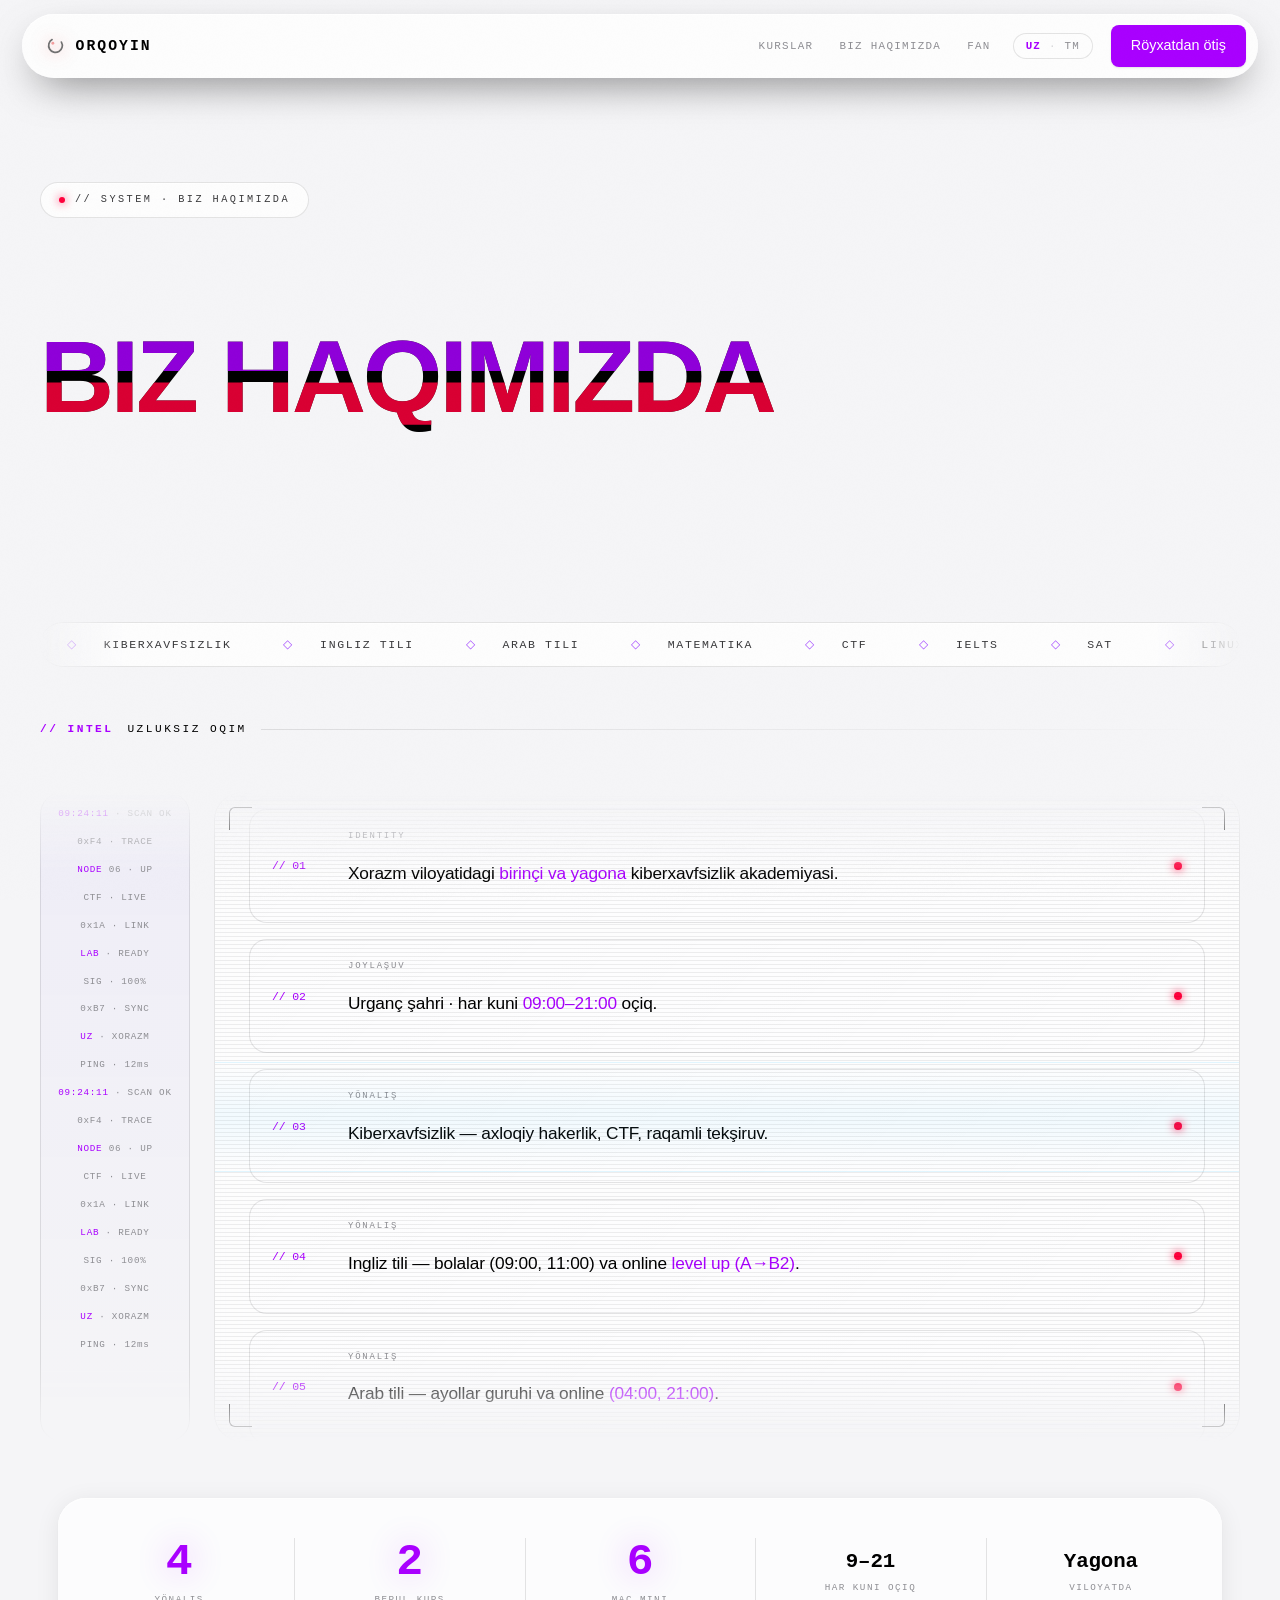
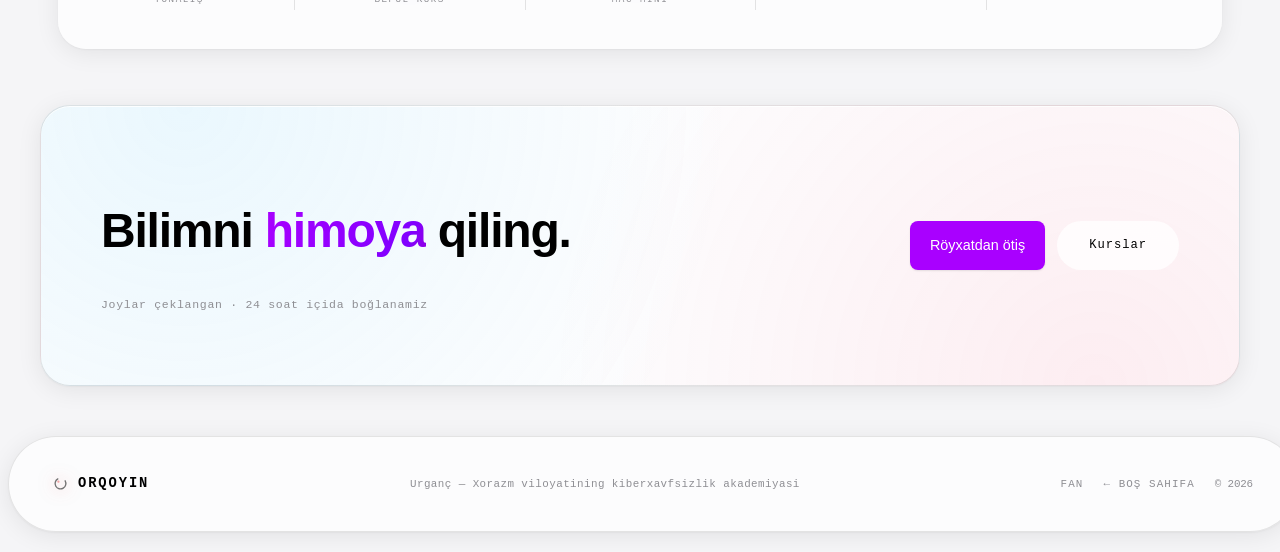
==== commit a9d24e68: "fix(ui): eradicate brutalist aurora background shapes, remove Data Analytics from copy" ====
--- a/about/index.html
+++ b/about/index.html
@@ -13,7 +13,7 @@
     <link rel="preconnect" href="https://fonts.googleapis.com">
     <link rel="preconnect" href="https://fonts.gstatic.com" crossorigin>
     <link href="https://fonts.googleapis.com/css2?family=Space+Grotesk:wght@400;500;700&family=Space+Mono:wght@400;700&display=swap" rel="stylesheet">
-    <link rel="stylesheet" href="/style.css?v=1787833667">
+    <link rel="stylesheet" href="/style.css?v=1787834125">
     <style>
         /* ═══ ABOUT — cyberpunk × liquid glass, infinite stream ═══ */
         .ab { max-width: var(--max); margin: 0 auto; padding: calc(var(--nav-h) + 40px) var(--pad) 40px; }
--- a/style.css
+++ b/style.css
@@ -1011,3 +1011,11 @@
     background: var(--c2) !important;
     color: #FFFFFF !important;
 }
+
+/* KILL BRUTALIST SHAPES */
+.aurora, .au1, .au2, .au3 {
+    display: none !important;
+    opacity: 0 !important;
+    visibility: hidden !important;
+    animation: none !important;
+}
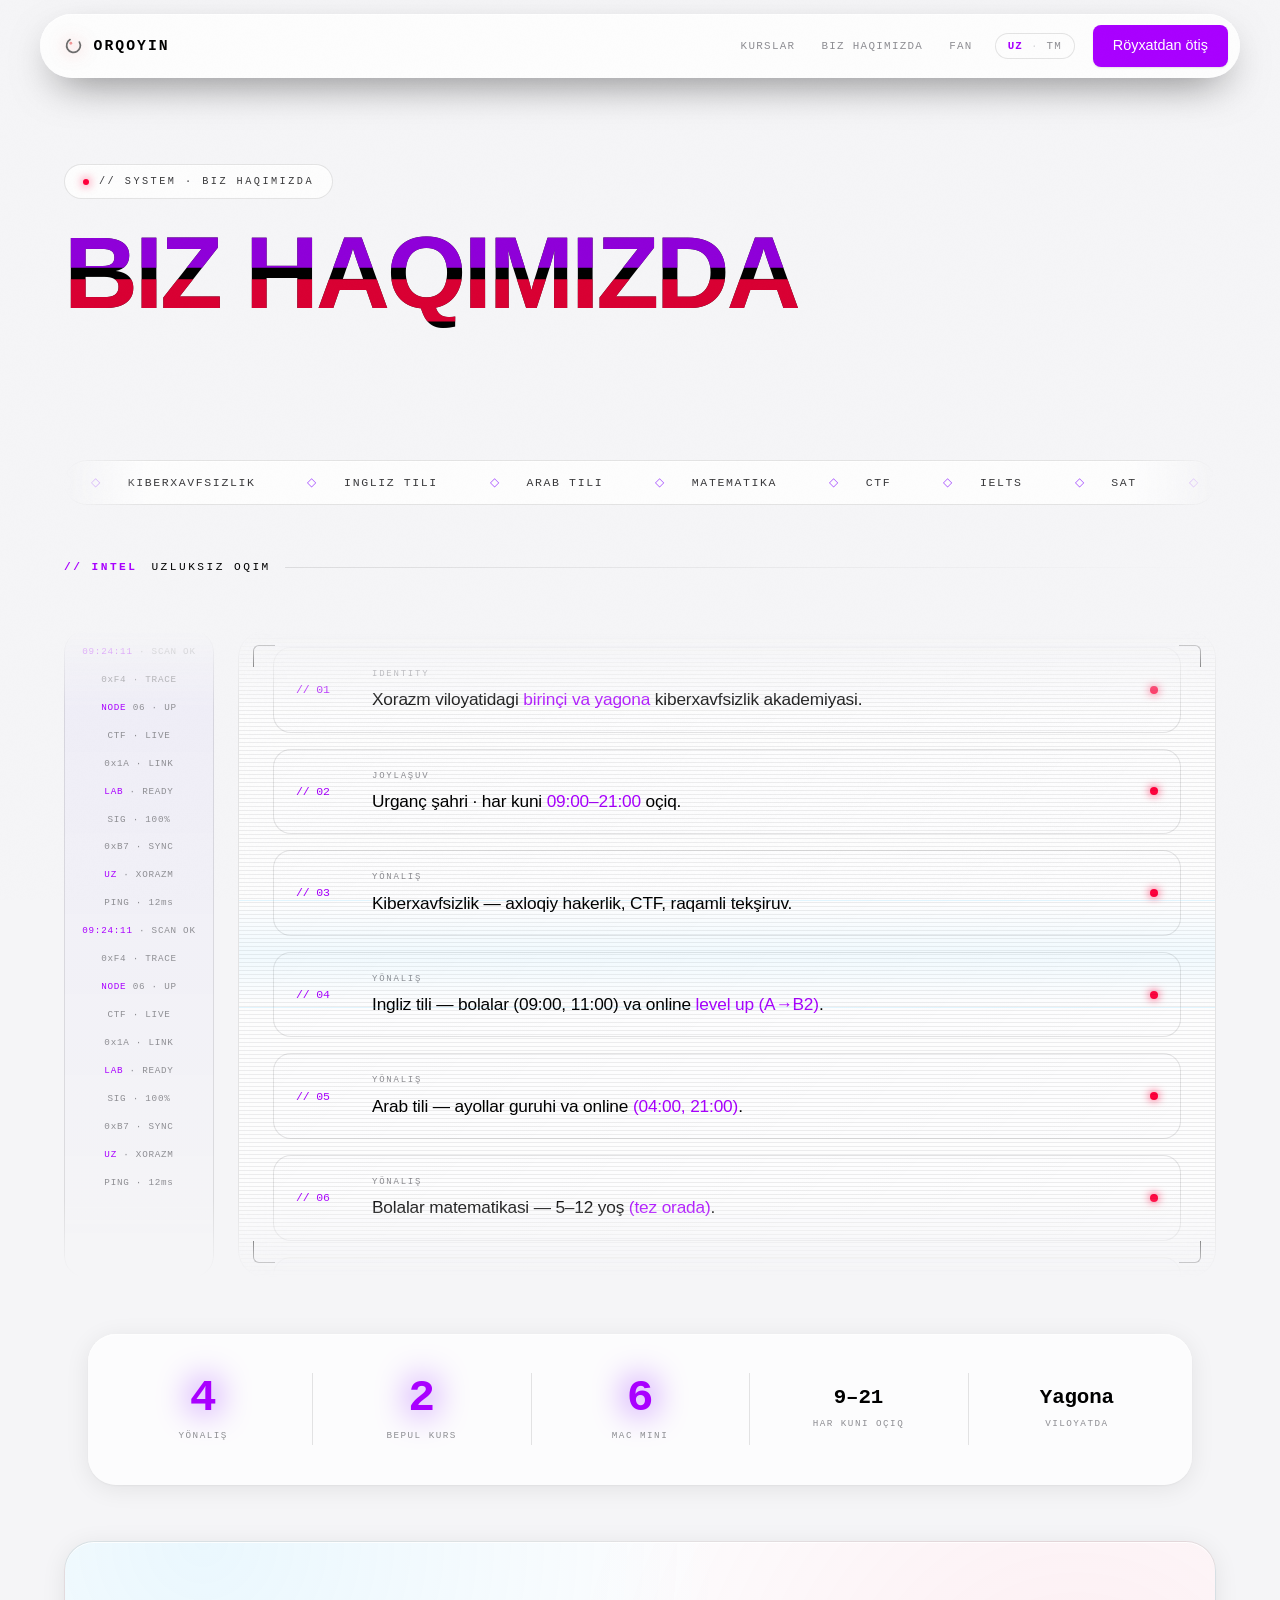
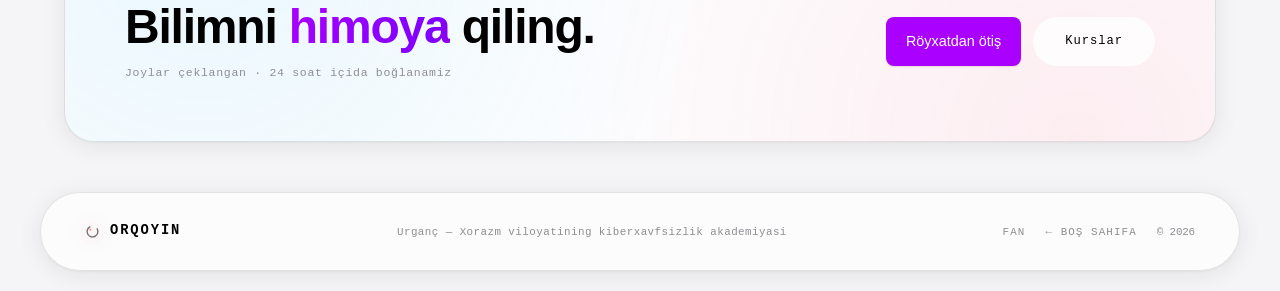
==== commit c72565fb: "fix(ui): eradicate duplicate root block syntax error, sweep all stray colors (green, amber, cyan) to" ====
--- a/about/index.html
+++ b/about/index.html
@@ -13,7 +13,7 @@
     <link rel="preconnect" href="https://fonts.googleapis.com">
     <link rel="preconnect" href="https://fonts.gstatic.com" crossorigin>
     <link href="https://fonts.googleapis.com/css2?family=Space+Grotesk:wght@400;500;700&family=Space+Mono:wght@400;700&display=swap" rel="stylesheet">
-    <link rel="stylesheet" href="/style.css?v=1787834125">
+    <link rel="stylesheet" href="/style.css?v=1787835091">
     <style>
         /* ═══ ABOUT — cyberpunk × liquid glass, infinite stream ═══ */
         .ab { max-width: var(--max); margin: 0 auto; padding: calc(var(--nav-h) + 40px) var(--pad) 40px; }
@@ -354,6 +354,6 @@
     </div>
 </footer>
 
-<script src="/script.js?v=1787833667" defer></script>
+<script src="/script.js?v=1787835091" defer></script>
 </body>
 </html>
--- a/style.css
+++ b/style.css
@@ -1,9 +1,3 @@
-/* ═══════════════════════════════════════════════════════════
-   ORQOYIN — "LIQUID GLASS 2.0 × CYBER COMMAND"
-   High-craft liquid frosted glass · Specular rim lighting
-   Bento matrix · Kinetic typography · Holographic telemetry
-   Everything refracts. The crimson anchor dot remains.
-═══════════════════════════════════════════════════════════ */
 
 :root {
     /* Light Mode (Clean Background) */
@@ -15,8 +9,6 @@
     --c2: #8000FF;       /* Deep Purple */
     --c3: #FF003C;       /* Cyber Red */
     --red: #FF003C;      
-    --green: #34C759;    
-    --amber: #FF9500;    
 
     --t1: #000000;
     --t2: #3A3A3C;
@@ -26,15 +18,13 @@
     --glass2:  rgba(255, 255, 255, 0.5);
     --border:  rgba(0, 0, 0, 0.1);
     --border2: rgba(0, 0, 0, 0.05);
-    --border-cyan: rgba(169, 0, 255, 0.3); /* Purple border */
 
     --grad: linear-gradient(110deg, var(--c1), var(--c2));
     --grad-anim: linear-gradient(110deg, var(--c1), var(--c2), var(--c3), var(--c1));
-    --grad-fire: linear-gradient(135deg, var(--red), var(--amber));
+    --grad-fire: linear-gradient(135deg, var(--red), var(--c1));
 
     --glass-bg: var(--glass);
     --rim: inset 0 1px 0 rgba(255, 255, 255, 0.8);
-    --rim-cyan: inset 0 1px 0 rgba(169, 0, 255, 0.3);
     
     --float: 0 4px 24px rgba(0, 0, 0, 0.08), 0 1px 2px rgba(0, 0, 0, 0.04);
     --shadow-hover: 0 12px 48px rgba(0, 0, 0, 0.12), 0 2px 8px rgba(0, 0, 0, 0.06);
@@ -58,8 +48,6 @@
         --c2: #A900FF;       /* Pure Purple (Dark) */
         --c3: #FF375F;       /* Pink/Red (Dark) */
         --red: #FF453A;      
-        --green: #32D74B;    
-        --amber: #FF9F0A;    
 
         --t1: #FFFFFF;
         --t2: #EBEBF5;
@@ -69,51 +57,13 @@
         --glass2:  rgba(255, 255, 255, 0.05);
         --border:  rgba(255, 255, 255, 0.15);
         --border2: rgba(255, 255, 255, 0.1);
-        --border-cyan: rgba(169, 0, 255, 0.3);
 
         --glass-bg: var(--glass);
         --rim: inset 0 1px 0 rgba(255, 255, 255, 0.15);
-        --rim-cyan: inset 0 1px 0 rgba(169, 0, 255, 0.3);
         
         --float: 0 8px 32px rgba(0, 0, 0, 0.4), 0 1px 2px rgba(0, 0, 0, 0.2);
         --shadow-hover: 0 12px 48px rgba(0, 0, 0, 0.5), 0 2px 8px rgba(0, 0, 0, 0.3);
     }
-}
-
-
-    --c1: var(--c1);       /* vibrant blue */
-    --c2: #FF0055;       /* hot pink */
-    --c3: #FFCC00;       /* bright yellow */
-    --red: #FF3333;      
-    --green: #00CC66;    
-    --amber: #FF9900;    
-
-    --t1: #111111;
-    --t2: #333333;
-    --t3: #555555;
-
-    --glass:   #FFFFFF;
-    --glass2:  #FFFFFF;
-    --border:  #000000;
-    --border2: #000000;
-    --border-cyan: #000000;
-
-    --grad: linear-gradient(110deg, var(--c1), var(--c2) 45%, var(--c3));
-    --grad-anim: linear-gradient(110deg, var(--c1), #FF0055, #FFCC00, var(--c1));
-    --grad-fire: linear-gradient(135deg, #FF3333, #FF0055);
-
-    /* Brutalist shadow config */
-    --glass-bg: #FFFFFF;
-    --rim: none;
-    --rim-cyan: none;
-    --float: 6px 6px 0px #000000;
-
-    --mono: 'Space Mono', monospace;
-    --font: 'Space Grotesk', system-ui, sans-serif;
-    --ease: cubic-bezier(0.34, 1.56, 0.64, 1); /* bouncy ease */
-    --nav-h: 84px;
-    --max: 1280px;
-    --pad: clamp(20px, 5vw, 80px);
 }
 
 *, *::before, *::after { box-sizing: border-box; margin: 0; padding: 0; }
@@ -169,7 +119,7 @@
 
 .aura-mouse {
     position: fixed; width: 520px; height: 520px; border-radius: 50%; z-index: -1;
-    background: radial-gradient(circle, var(--border-cyan), rgba(122,92,255,0.04) 45%, transparent 70%);
+    background: radial-gradient(circle, var(--c2), rgba(169,0,255,0.05) 45%, transparent 70%);
     transform: translate(-50%,-50%); pointer-events: none;
     left: 50%; top: 40%; will-change: left, top;
 }
@@ -195,8 +145,8 @@
 body.hovering .cur-ring {
     width: 54px; height: 54px;
     border-color: var(--c1);
-    background: var(--border-cyan);
-    box-shadow: 0 0 20px var(--border-cyan);
+    background: var(--c2);
+    box-shadow: 0 0 20px var(--c2);
 }
 body.hovering .cur { background: var(--c1); box-shadow: 0 0 16px var(--c1); }
 
@@ -283,7 +233,7 @@
     background: var(--glass); box-shadow: inset 0 1px 0 rgba(255,255,255,.15);
     transition: color .2s, border-color .2s;
 }
-.mm-lang-btn.active, .mm-lang-btn:hover { color: var(--c1); border-color: var(--border-cyan); }
+.mm-lang-btn.active, .mm-lang-btn:hover { color: var(--c1); border-color: var(--c2); }
 .mm-link { font-family: var(--font); font-size: 1.8rem; font-weight: 600; color: var(--t2); transition: color .2s, transform .3s var(--ease); }
 .mm-link:hover { color: var(--t1); transform: translateX(6px); }
 .mm-cta { color: var(--c1); }
@@ -310,9 +260,9 @@
 }
 .btn-ghost:hover, .btn-outline-amber:hover {
     transform: translateY(-2px);
-    border-color: var(--border-cyan);
+    border-color: var(--c2);
     color: #fff;
-    box-shadow: var(--rim), 0 10px 30px -10px var(--border-cyan);
+    box-shadow: var(--rim), 0 10px 30px -10px var(--c2);
 }
 
 /* ── HERO ────────────────────────────────────────────────── */
@@ -355,7 +305,7 @@
 /* ── HERO LIVE CYBER TERMINAL WIDGET ─────────────────────── */
 .hero-terminal {
     margin-top: 6px; border-radius: 18px; overflow: hidden;
-    background: rgba(8, 11, 24, 0.75); border: 1px solid var(--border-cyan);
+    background: rgba(8, 11, 24, 0.75); border: 1px solid var(--c2);
     box-shadow: var(--rim), 0 16px 40px -15px rgba(0,0,0,0.8);
      -webkit-
 }
@@ -365,26 +315,26 @@
 }
 .term-dots { display: flex; gap: 6px; }
 .term-dots span { width: 9px; height: 9px; border-radius: 50%; }
-.term-dots span:nth-child(1) { background: #ff5f56; }
-.term-dots span:nth-child(2) { background: #ffbd2e; }
-.term-dots span:nth-child(3) { background: #27c93f; }
+.term-dots span:nth-child(1) { background: var(--red); }
+.term-dots span:nth-child(2) { background: var(--t3); }
+.term-dots span:nth-child(3) { background: var(--t2); }
 .term-title { font-family: var(--mono); font-size: .64rem; letter-spacing: .06em; color: var(--t3); }
 .term-badge {
     font-family: var(--mono); font-size: .56rem; letter-spacing: .12em;
-    color: var(--c1); background: var(--border-cyan); border: 1px solid var(--border-cyan);
+    color: var(--c1); background: var(--c2); border: 1px solid var(--c2);
     padding: 2px 8px; border-radius: 100px;
 }
 .term-body { padding: 14px 18px; font-size: .74rem; line-height: 1.7; display: flex; flex-direction: column; gap: 4px; }
 .t-prompt { color: var(--c1); font-weight: 700; }
 .t-cyan { color: var(--c1); font-weight: 700; }
-.t-green { color: var(--green); font-weight: 700; }
+.t-green { color: var(--t1); font-weight: 700; }
 .t-dim { color: var(--t3); }
 
 /* ── SURVEILLANCE EYE — 2.0 CYBER SCANNER ─────────────────── */
 .hero-eye-wrap { display: flex; align-items: center; justify-content: center; position: relative; }
 .eye-haze {
     position: absolute; width: 560px; height: 560px; border-radius: 50%; pointer-events: none; z-index: 0;
-    background: radial-gradient(circle, rgba(122,92,255,0.18) 0%, var(--border-cyan) 42%, transparent 70%);
+    background: radial-gradient(circle, rgba(169,0,255,0.15) 0%, var(--c2) 42%, transparent 70%);
     animation: haze-pulse 6s ease-in-out infinite;
 }
 @keyframes haze-pulse { 0%,100%{opacity:.7; transform:scale(1)} 50%{opacity:1; transform:scale(1.06)} }
@@ -393,7 +343,7 @@
 .eye-lens {
     width: 116%; height: 116%; border-radius: 50%;
     background: radial-gradient(circle at 35% 25%, rgba(255,255,255,.14), transparent 50%),
-                radial-gradient(circle at 65% 75%, var(--border-cyan), transparent 50%),
+                radial-gradient(circle at 65% 75%, var(--c2), transparent 50%),
                 rgba(255,255,255,.015);
     border: 1px solid var(--border2);
     box-shadow: var(--rim), 0 30px 80px -20px rgba(0,0,0,.8);
@@ -412,7 +362,7 @@
 }
 .eye-scan {
     width: 80%; height: 80%; border-radius: 50%;
-    background: conic-gradient(from 0deg, transparent 0%, var(--border-cyan) 7%, rgba(122,92,255,.04) 15%, transparent 22%);
+    background: conic-gradient(from 0deg, transparent 0%, var(--c2) 7%, rgba(169,0,255,0.05) 15%, transparent 22%);
     animation: scan-spin 4s linear infinite;
 }
 @keyframes scan-spin { to { transform: rotate(360deg); } }
@@ -475,7 +425,7 @@
     font-family: var(--mono); font-size: 2.8rem; font-weight: 700; line-height: 1;
     color: var(--t1); transition: text-shadow .4s, color .4s;
 }
-.sv.counting { text-shadow: 0 0 34px var(--border-cyan); color: var(--c1); }
+.sv.counting { text-shadow: 0 0 34px var(--c2); color: var(--c1); }
 .sv-sm { font-size: 1.3rem; }
 .sl { font-family: var(--mono); font-size: .58rem; letter-spacing: .16em; color: var(--t3); text-transform: uppercase; text-align: center; }
 
@@ -502,11 +452,11 @@
     grid-column: span 12;
     padding: clamp(34px, 5vw, 54px);
     border-radius: 32px;
-    background: radial-gradient(circle at 90% 10%, var(--border-cyan), transparent 45%),
+    background: radial-gradient(circle at 90% 10%, var(--c2), transparent 45%),
                 radial-gradient(circle at 10% 90%, rgba(122,92,255,0.12), transparent 45%),
                 var(--glass-bg);
-    border: 1px solid var(--border-cyan);
-    box-shadow: var(--rim-cyan), 0 24px 70px -20px rgba(0,0,0,0.7);
+    border: 1px solid var(--c2);
+    box-shadow: var(--rim), 0 24px 70px -20px rgba(0,0,0,0.7);
     
     -webkit-
     display: grid;
@@ -518,8 +468,8 @@
 }
 .bento-flagship:hover {
     transform: translateY(-5px);
-    border-color: var(--border-cyan);
-    box-shadow: var(--rim-cyan), 0 32px 85px -20px var(--border-cyan);
+    border-color: var(--c2);
+    box-shadow: var(--rim), 0 32px 85px -20px var(--c2);
 }
 
 .bento-tag-row {
@@ -530,7 +480,7 @@
 }
 .bento-badge-lab {
     font-family: var(--mono); font-size: .62rem; letter-spacing: .12em; text-transform: uppercase;
-    color: #fff; background: linear-gradient(135deg, rgba(122,92,255,.85), var(--border-cyan));
+    color: #fff; background: linear-gradient(135deg, rgba(169,0,255,0.85), var(--c2));
     padding: 5px 12px; border-radius: 100px; border: 1px solid rgba(255,255,255,.2);
 }
 
@@ -557,7 +507,7 @@
 }
 .bento-terminal-box {
     border-radius: 20px; padding: 20px;
-    background: rgba(5,7,17,0.8); border: 1px solid var(--border-cyan);
+    background: rgba(5,7,17,0.8); border: 1px solid var(--c2);
     font-family: var(--mono); font-size: .74rem; line-height: 1.8;
 }
 .bento-meta-strip {
@@ -659,7 +609,7 @@
 }
 .why-item::before {
     content:''; position:absolute; inset:0;
-    background: radial-gradient(circle at 20% 0%, var(--border-cyan), transparent 55%);
+    background: radial-gradient(circle at 20% 0%, var(--c2), transparent 55%);
     opacity:0; transition:opacity .3s; pointer-events: none;
 }
 .why-item:hover { transform: translateY(-4px); border-color: #000; background: var(--c3); }
@@ -679,7 +629,7 @@
     border: 1px solid var(--border); box-shadow: var(--rim), 0 18px 50px -22px rgba(0,0,0,.55);
     transition: transform .4s var(--ease), border-color .35s, box-shadow .4s;
 }
-.pt-card:hover { transform: translateY(-5px); border-color: var(--border-cyan); box-shadow: var(--rim), 0 30px 70px -24px var(--border-cyan); }
+.pt-card:hover { transform: translateY(-5px); border-color: var(--c2); box-shadow: var(--rim), 0 30px 70px -24px var(--c2); }
 .pt-logo { height: 60px; display: flex; align-items: center; }
 .pt-logo img { max-height: 58px; max-width: 160px; width: auto; object-fit: contain; }
 .pt-logo img.mono-mark { max-height: 50px; filter: brightness(0) invert(1); opacity: .9; }
@@ -708,7 +658,7 @@
 }
 .garaoy-glow {
     position: absolute; width: 70%; height: 180%; right: -15%; top: -40%;
-    background: radial-gradient(circle, rgba(122,92,255,0.2), var(--border-cyan) 45%, transparent 70%);
+    background: radial-gradient(circle, rgba(169,0,255,0.2), var(--c2) 45%, transparent 70%);
     pointer-events: none; animation: haze-pulse 7s ease-in-out infinite;
 }
 .garaoy-body { position: relative; z-index: 1; display: flex; flex-direction: column; align-items: flex-start; gap: 20px; }
@@ -733,7 +683,7 @@
     transition: color .25s, border-color .25s, background .25s, transform .3s var(--ease);
 }
 .plat svg { color: var(--c1); }
-.plat:hover { color: var(--t1); border-color: var(--border-cyan); background: var(--border-cyan); transform: translateY(-2px); }
+.plat:hover { color: var(--t1); border-color: var(--c2); background: var(--c2); transform: translateY(-2px); }
 
 /* ── CTA ─────────────────────────────────────────────────── */
 .cta-strip {
@@ -742,7 +692,7 @@
     display: flex; align-items: center; justify-content: space-between; gap: 40px; flex-wrap: wrap;
     border-radius: 32px;
     background:
-        radial-gradient(circle at 12% 0%, var(--border-cyan), transparent 50%),
+        radial-gradient(circle at 12% 0%, var(--c2), transparent 50%),
         radial-gradient(circle at 88% 100%, rgba(255,100,130,.12), transparent 50%),
         var(--glass-bg);
     
@@ -771,21 +721,21 @@
 .br-map-coord { color: var(--t3); }
 .kh-map { width: 100%; max-width: 480px; height: auto; margin: 6px 0; }
 
-.hud-c { position: absolute; width: 20px; height: 20px; z-index: 2; pointer-events: none; border-color: var(--border-cyan); }
+.hud-c { position: absolute; width: 20px; height: 20px; z-index: 2; pointer-events: none; border-color: var(--c2); }
 .hud-c.tl { top: 12px; left: 12px; border-top: 1.5px solid; border-left: 1.5px solid; border-top-left-radius: 6px; }
 .hud-c.tr { top: 12px; right: 12px; border-top: 1.5px solid; border-right: 1.5px solid; border-top-right-radius: 6px; }
 .hud-c.bl { bottom: 12px; left: 12px; border-bottom: 1.5px solid; border-left: 1.5px solid; border-bottom-left-radius: 6px; }
 .hud-c.br { bottom: 12px; right: 12px; border-bottom: 1.5px solid; border-right: 1.5px solid; border-bottom-right-radius: 6px; }
 
-.kh-river { stroke: var(--border-cyan); stroke-width: 2.4; stroke-linecap: round; fill: none; filter: drop-shadow(0 0 4px var(--border-cyan)); }
+.kh-river { stroke: var(--c2); stroke-width: 2.4; stroke-linecap: round; fill: none; filter: drop-shadow(0 0 4px var(--c2)); }
 .kh-hx { fill: rgba(255,255,255,.035); stroke: rgba(255,255,255,.10); stroke-width: 1; transition: fill .3s, stroke .3s; }
 .kh-hx.kh-on {
     fill: rgba(122,92,255,.30); stroke: rgba(122,92,255,.75); stroke-width: 1.4;
-    filter: drop-shadow(0 0 6px rgba(122,92,255,.55)); animation: kh-breathe 4s ease-in-out infinite;
+    filter: drop-shadow(0 0 6px rgba(169,0,255,0.5)); animation: kh-breathe 4s ease-in-out infinite;
 }
 @keyframes kh-breathe { 0%,100%{ fill: rgba(122,92,255,.26);} 50%{ fill: rgba(122,92,255,.42);} }
 .kh-l { fill: var(--t3); font-family: var(--mono); font-size: 5.8px; letter-spacing: .02em; }
-.kh-l.kh-l-on { fill: #eef0ff; }
+.kh-l.kh-l-on { fill: #FFFFFF; }
 .kh-pinlink { cursor: pointer; }
 .kh-pin-body { fill: var(--red); filter: drop-shadow(0 3px 5px rgba(0,0,0,.55)); }
 .kh-pin-hole { fill: #23060a; }
@@ -809,7 +759,7 @@
 .br-tag { font-family: var(--mono); font-size: .62rem; letter-spacing: .16em; text-transform: uppercase; color: var(--t3); }
 .br-name { font-size: 1.2rem; font-weight: 700; color: var(--t1); display: flex; align-items: center; gap: 10px; flex-wrap: wrap; line-height: 1.2; }
 .br-badge { font-family: var(--mono); font-size: .54rem; letter-spacing: .14em; padding: 3px 10px; border-radius: 100px;
-    background: var(--c2); color: #fff; box-shadow: 0 0 12px rgba(122,92,255,.55); }
+    background: var(--c2); color: #fff; box-shadow: 0 0 12px rgba(169,0,255,0.5); }
 .br-sub { font-size: .86rem; color: var(--t2); }
 .br-go { font-family: var(--mono); font-size: .68rem; letter-spacing: .04em; color: var(--c1); transition: color .2s; white-space: nowrap; }
 .br-card:hover .br-go { color: #fff; }
@@ -817,7 +767,7 @@
 .kh-nb { fill: rgba(255,255,255,.03); stroke: rgba(255,255,255,.07); stroke-width: .5; }
 .kh-nb-l { fill: var(--t3); opacity: .5; font-family: var(--mono); font-size: 6px; letter-spacing: .16em; }
 .kh-city { animation: none !important; }
-.kh-city.kh-on { fill: rgba(122,92,255,.62); stroke: rgba(184,164,255,.95); stroke-width: 1.1; filter: drop-shadow(0 0 5px rgba(122,92,255,.7)); }
+.kh-city.kh-on { fill: rgba(169,0,255,0.6); stroke: rgba(215,150,255,0.95); stroke-width: 1.1; filter: drop-shadow(0 0 5px rgba(122,92,255,.7)); }
 .kh-city.kh-hx { fill: rgba(255,255,255,.11); stroke: rgba(255,255,255,.42); stroke-width: 1; }
 .kh-l-city { font-size: 5.4px; }
 .kh-l, .kh-l-on { paint-order: stroke; stroke: rgba(6,8,18,.8); stroke-width: .5px; stroke-linejoin: round; }
@@ -901,9 +851,9 @@
 .slot-time { font-family: var(--mono); font-size: .84rem; color: var(--t1); font-weight: 700; }
 .slot-age { font-size: .66rem; color: var(--t3); }
 .smena-option input:checked + .smena-slot {
-    border-color: var(--border-cyan);
-    background: linear-gradient(135deg, var(--border-cyan), rgba(122,92,255,.14));
-    box-shadow: inset 0 1px 0 rgba(255,255,255,.25), 0 8px 22px -10px var(--border-cyan);
+    border-color: var(--c2);
+    background: linear-gradient(135deg, var(--c2), rgba(169,0,255,0.15));
+    box-shadow: inset 0 1px 0 rgba(255,255,255,.25), 0 8px 22px -10px var(--c2);
 }
 .smena-option input:checked + .smena-slot .slot-header svg { color: var(--c1); }
 .hp-trap { position: absolute; left: -9999px; opacity: 0; }
@@ -1007,7 +957,7 @@
 }
 .btn-amber:hover, .cta-btn:hover, .btn-submit:hover, .nav-reg:hover, .btn-yoz-shortcut:hover {
     transform: scale(1.02) !important;
-    box-shadow: 0 2px 8px var(--border-cyan) !important;
+    box-shadow: 0 2px 8px var(--c2) !important;
     background: var(--c2) !important;
     color: #FFFFFF !important;
 }
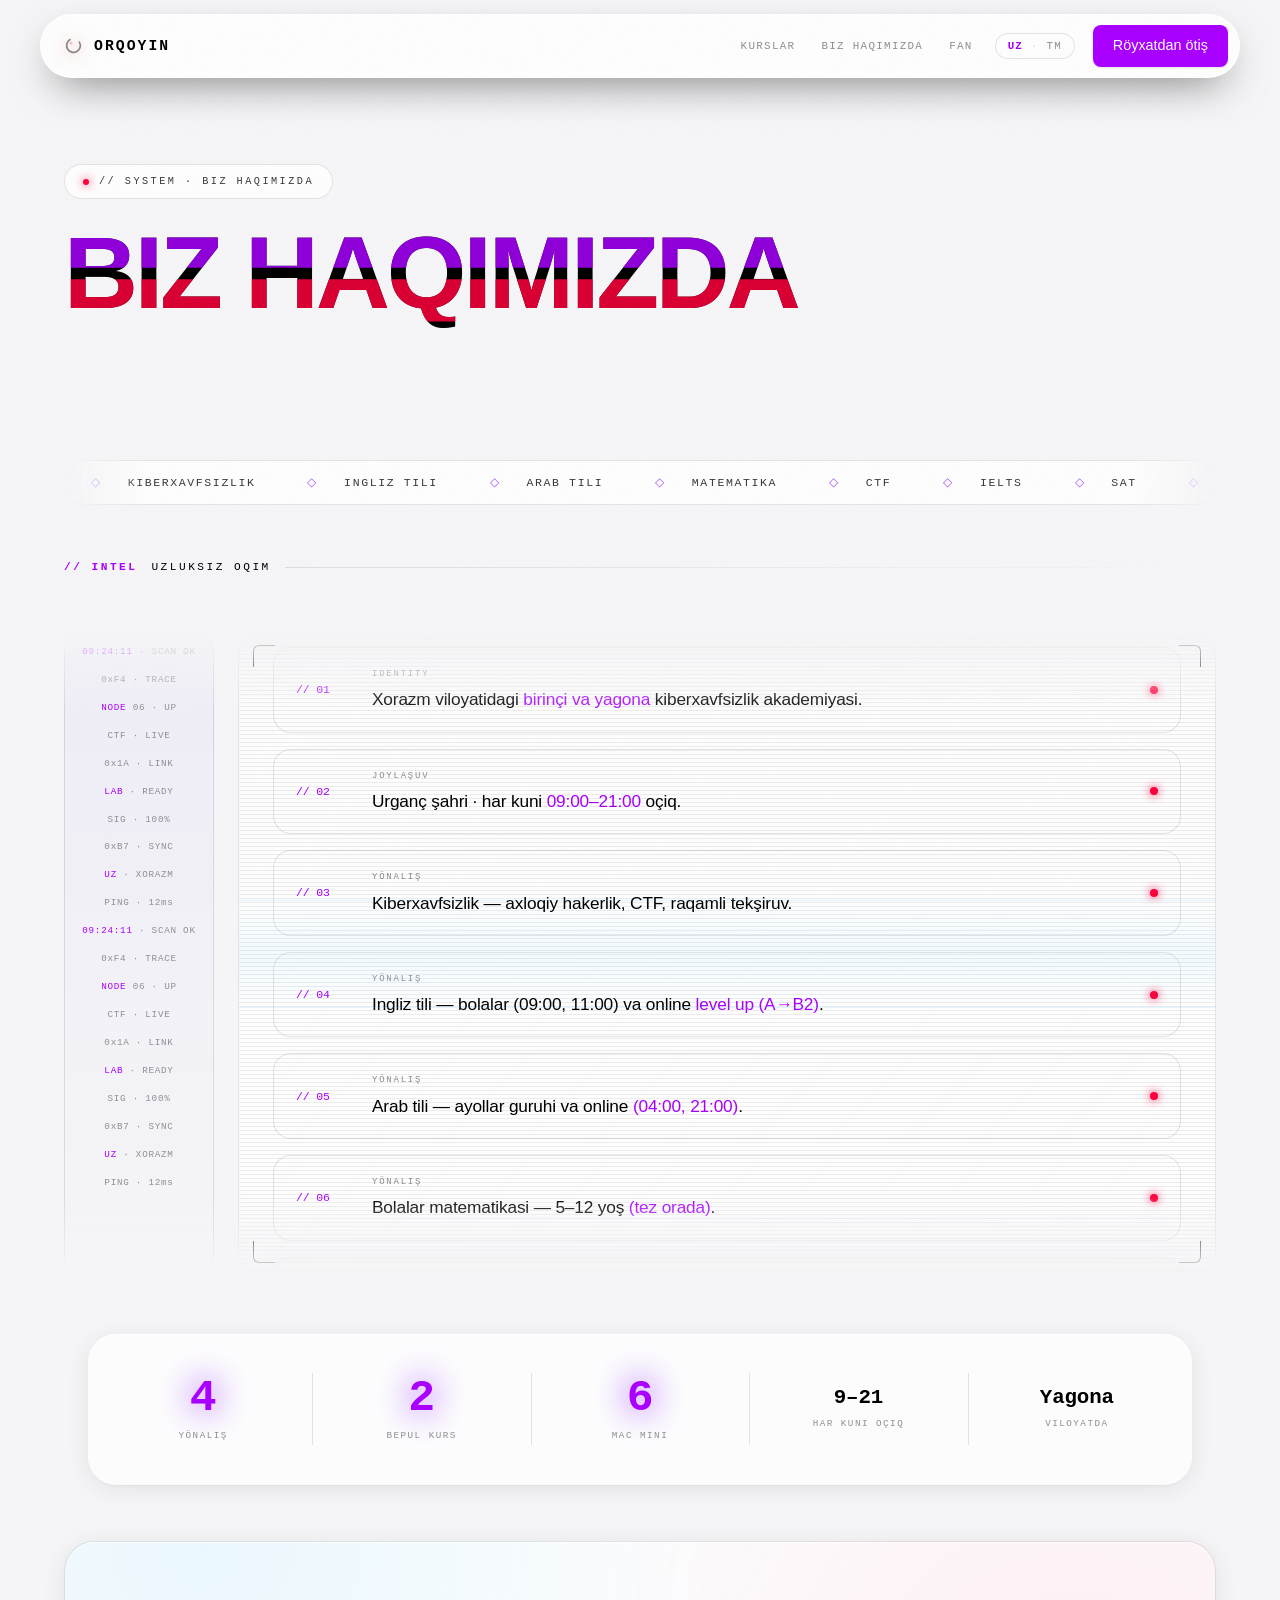
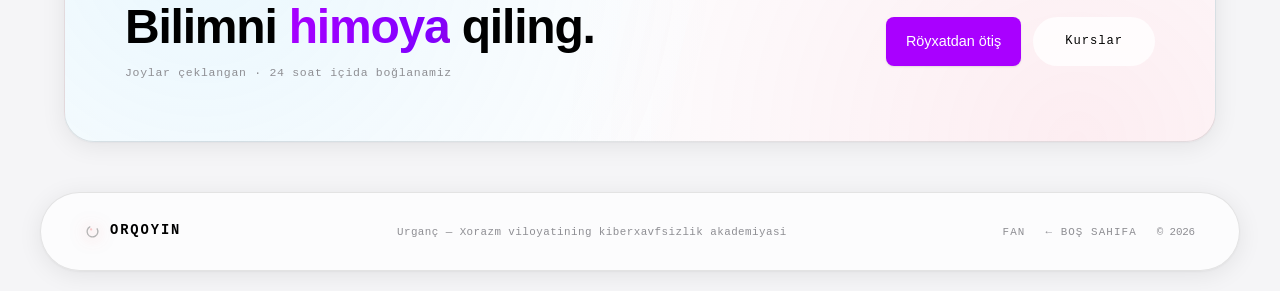
==== commit 0e077a18: "fix(ui): remove purple/red tint from navbar, strictly use glassmorphism background" ====
--- a/about/index.html
+++ b/about/index.html
@@ -13,7 +13,7 @@
     <link rel="preconnect" href="https://fonts.googleapis.com">
     <link rel="preconnect" href="https://fonts.gstatic.com" crossorigin>
     <link href="https://fonts.googleapis.com/css2?family=Space+Grotesk:wght@400;500;700&family=Space+Mono:wght@400;700&display=swap" rel="stylesheet">
-    <link rel="stylesheet" href="/style.css?v=1787835091">
+    <link rel="stylesheet" href="/style.css?v=1787835481">
     <style>
         /* ═══ ABOUT — cyberpunk × liquid glass, infinite stream ═══ */
         .ab { max-width: var(--max); margin: 0 auto; padding: calc(var(--nav-h) + 40px) var(--pad) 40px; }
@@ -354,6 +354,6 @@
     </div>
 </footer>
 
-<script src="/script.js?v=1787835091" defer></script>
+<script src="/script.js?v=1787835481" defer></script>
 </body>
 </html>
--- a/style.css
+++ b/style.css
@@ -166,9 +166,11 @@
     transition: box-shadow .35s, background .35s, border-color .35s;
 }
 .nav.scrolled {
-    box-shadow: var(--rim), 0 22px 60px -16px rgba(0,0,0,.85);
-    background: linear-gradient(135deg, rgba(255,255,255,.12), rgba(255,255,255,.04) 55%, rgba(255,255,255,.07));
-    border-color: #000; background: var(--c3);
+    background: var(--glass) !important;
+    backdrop-filter: blur(24px) saturate(180%) !important;
+    -webkit-backdrop-filter: blur(24px) saturate(180%) !important;
+    box-shadow: 0 4px 24px rgba(0, 0, 0, 0.08), 0 1px 2px rgba(0, 0, 0, 0.04) !important;
+    border: 0.5px solid var(--border) !important;
 }
 .logo {
     font-family: var(--mono); font-size: .92rem; font-weight: 700; letter-spacing: .14em;
@@ -219,7 +221,7 @@
 /* ── MOBILE MENU ─────────────────────────────────────────── */
 .mob-menu {
     position: fixed; inset: 0; z-index: 700;
-    background: rgba(5,7,17,0.92);
+    background: var(--bg);
     
     -webkit-
     display: flex; flex-direction: column; align-items: center; justify-content: center; gap: 28px;
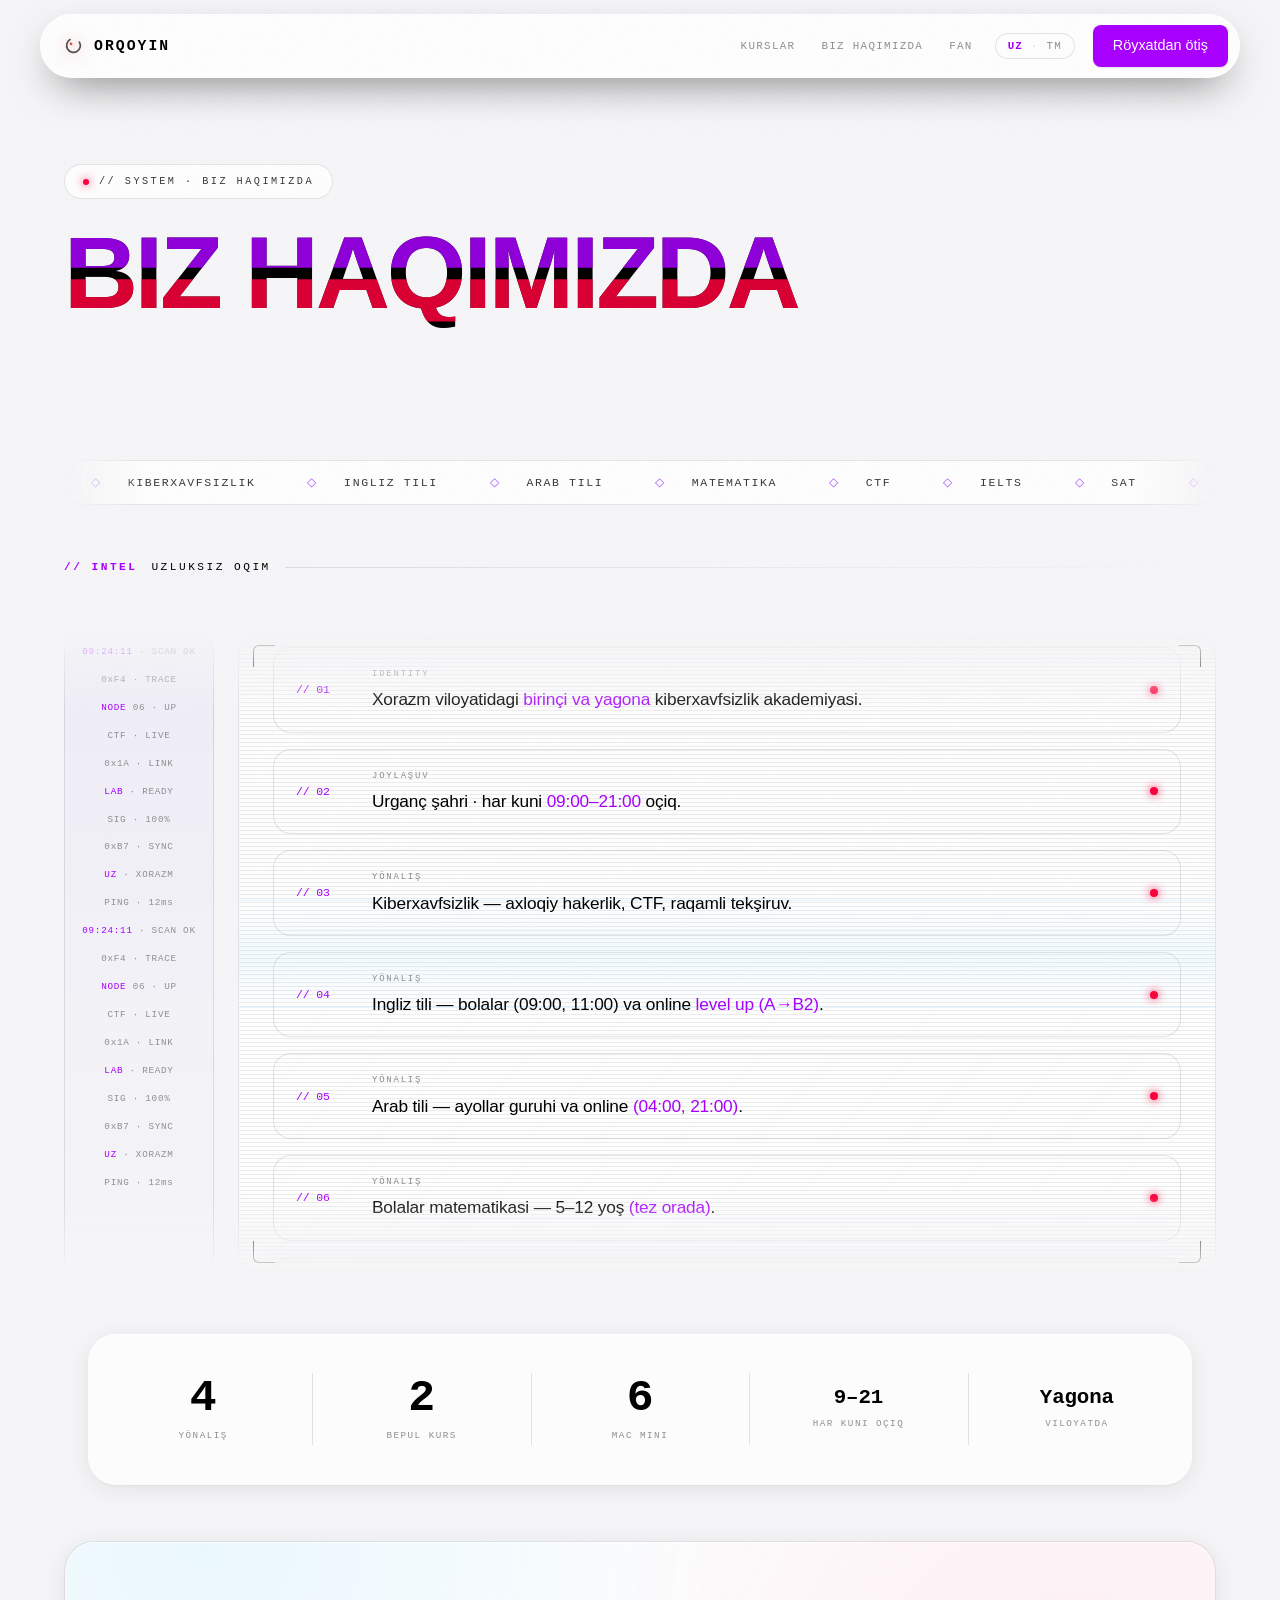
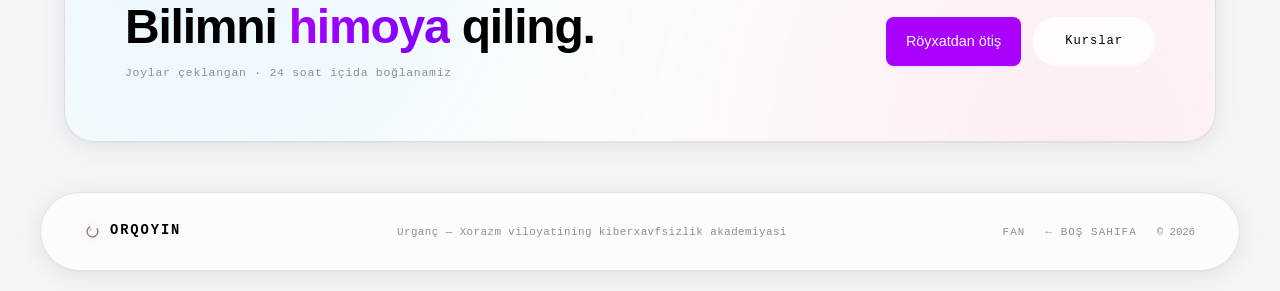
==== commit 9c7804d6: "fix(ui): restyle terminal mockup to strictly use Red and White accent colors" ====
--- a/about/index.html
+++ b/about/index.html
@@ -13,7 +13,7 @@
     <link rel="preconnect" href="https://fonts.googleapis.com">
     <link rel="preconnect" href="https://fonts.gstatic.com" crossorigin>
     <link href="https://fonts.googleapis.com/css2?family=Space+Grotesk:wght@400;500;700&family=Space+Mono:wght@400;700&display=swap" rel="stylesheet">
-    <link rel="stylesheet" href="/style.css?v=1787835481">
+    <link rel="stylesheet" href="/style.css?v=1787835704">
     <style>
         /* ═══ ABOUT — cyberpunk × liquid glass, infinite stream ═══ */
         .ab { max-width: var(--max); margin: 0 auto; padding: calc(var(--nav-h) + 40px) var(--pad) 40px; }
@@ -354,6 +354,6 @@
     </div>
 </footer>
 
-<script src="/script.js?v=1787835481" defer></script>
+<script src="/script.js?v=1787835704" defer></script>
 </body>
 </html>
--- a/style.css
+++ b/style.css
@@ -305,32 +305,24 @@
 .hero-btns { display: flex; gap: 14px; flex-wrap: wrap; }
 
 /* ── HERO LIVE CYBER TERMINAL WIDGET ─────────────────────── */
-.hero-terminal {
-    margin-top: 6px; border-radius: 18px; overflow: hidden;
-    background: rgba(8, 11, 24, 0.75); border: 1px solid var(--c2);
-    box-shadow: var(--rim), 0 16px 40px -15px rgba(0,0,0,0.8);
-     -webkit-
-}
+.hero-terminal { margin-top: 6px; border-radius: 18px; overflow: hidden; background: rgba(10, 10, 10, 0.85); border: 0.5px solid var(--border); box-shadow: var(--float); backdrop-filter: blur(24px); -webkit-backdrop-filter: blur(24px); }
 .term-header {
     display: flex; align-items: center; justify-content: space-between;
     padding: 10px 16px; background: rgba(255,255,255,0.03); border-bottom: 1px solid var(--border);
 }
 .term-dots { display: flex; gap: 6px; }
-.term-dots span { width: 9px; height: 9px; border-radius: 50%; }
+.term-dots span { width: 10px; height: 10px; border-radius: 50%; background: rgba(255, 255, 255, 0.2); }
 .term-dots span:nth-child(1) { background: var(--red); }
-.term-dots span:nth-child(2) { background: var(--t3); }
-.term-dots span:nth-child(3) { background: var(--t2); }
-.term-title { font-family: var(--mono); font-size: .64rem; letter-spacing: .06em; color: var(--t3); }
-.term-badge {
-    font-family: var(--mono); font-size: .56rem; letter-spacing: .12em;
-    color: var(--c1); background: var(--c2); border: 1px solid var(--c2);
-    padding: 2px 8px; border-radius: 100px;
-}
-.term-body { padding: 14px 18px; font-size: .74rem; line-height: 1.7; display: flex; flex-direction: column; gap: 4px; }
-.t-prompt { color: var(--c1); font-weight: 700; }
-.t-cyan { color: var(--c1); font-weight: 700; }
-.t-green { color: var(--t1); font-weight: 700; }
-.t-dim { color: var(--t3); }
+
+
+
+.term-title { font-family: var(--mono); font-size: .64rem; letter-spacing: .06em; color: #FFFFFF; }
+.term-badge { font-family: var(--mono); font-size: .56rem; letter-spacing: .12em; color: #FFFFFF; background: var(--red); padding: 3px 8px; border-radius: 100px; font-weight: 700; box-shadow: 0 2px 10px rgba(255, 0, 60, 0.4); }
+.term-body { padding: 14px 18px; font-size: .74rem; line-height: 1.7; display: flex; flex-direction: column; gap: 4px; color: #FFFFFF; }
+.t-prompt { color: var(--red); font-weight: 700; }
+.t-cyan { color: #FFFFFF; font-weight: 700; }
+.t-green { color: #FFFFFF; font-weight: 700; }
+.t-dim { color: rgba(255, 255, 255, 0.4); }
 
 /* ── SURVEILLANCE EYE — 2.0 CYBER SCANNER ─────────────────── */
 .hero-eye-wrap { display: flex; align-items: center; justify-content: center; position: relative; }
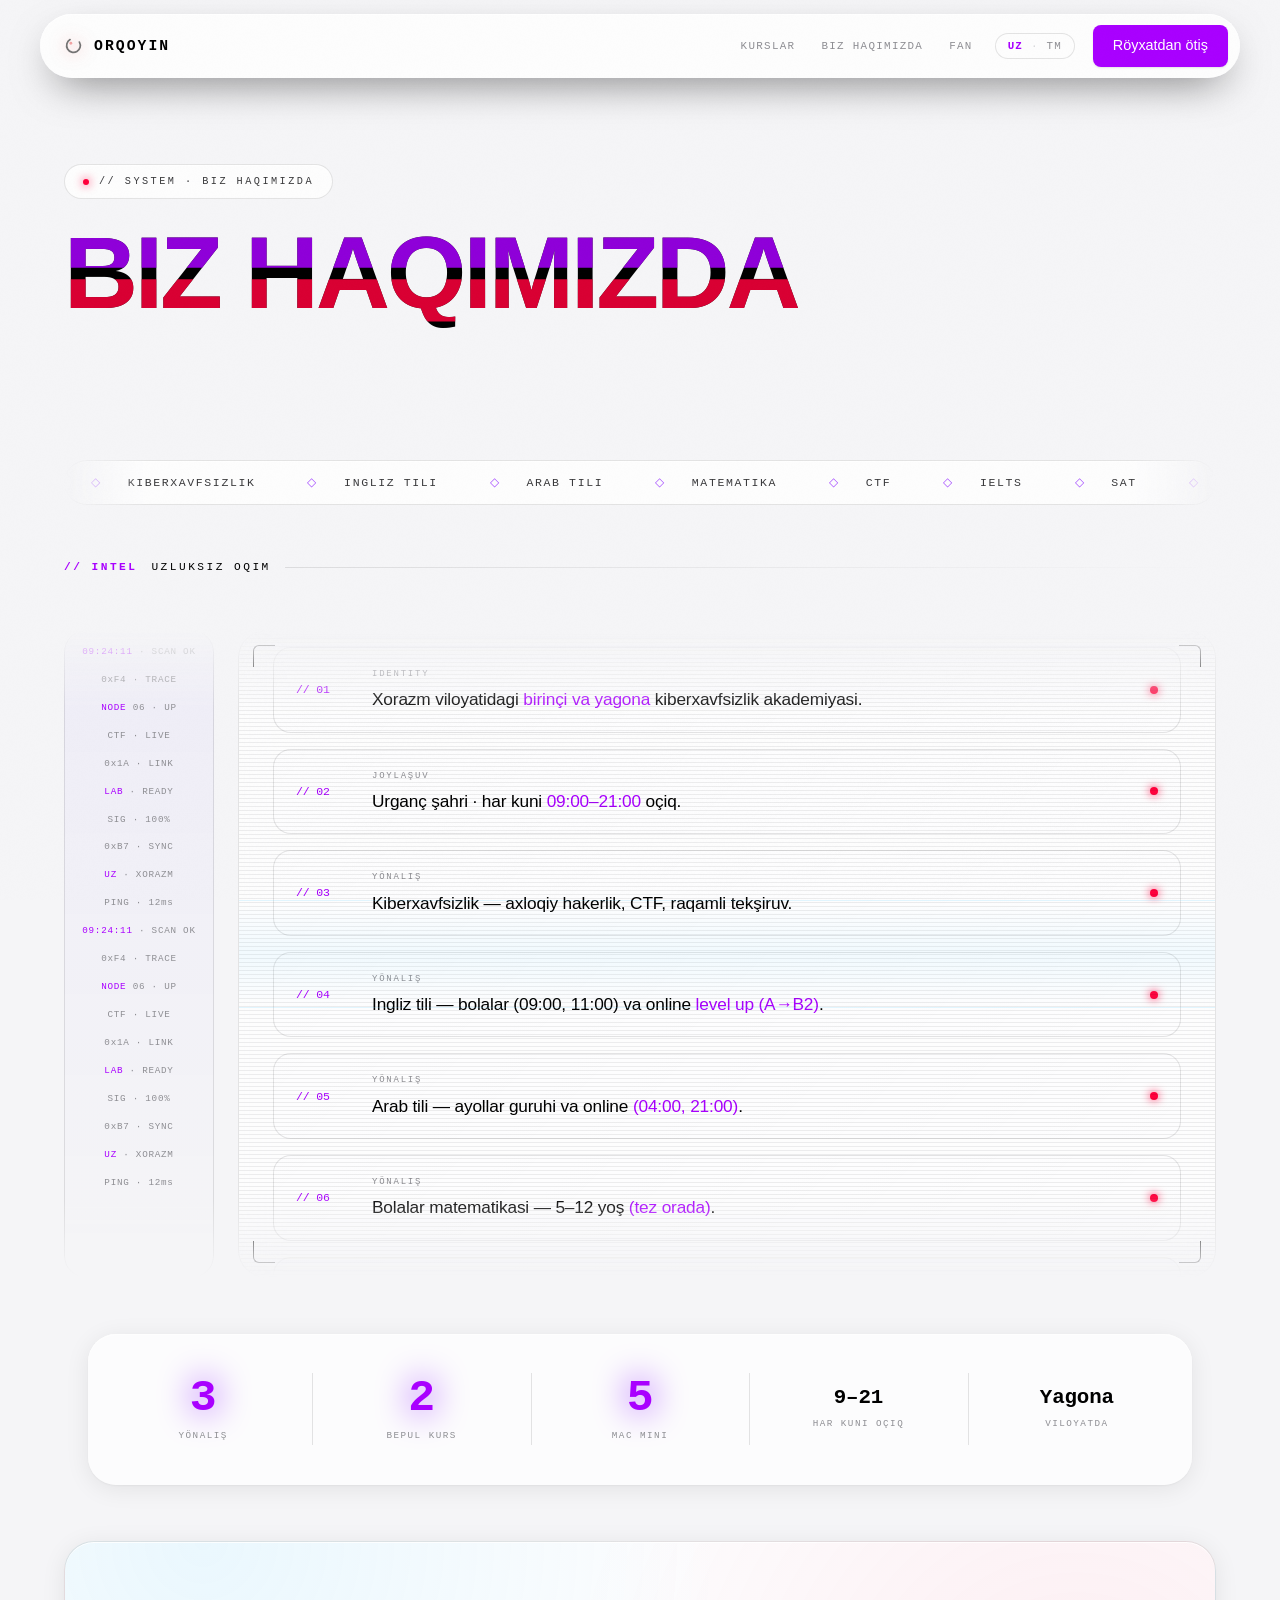
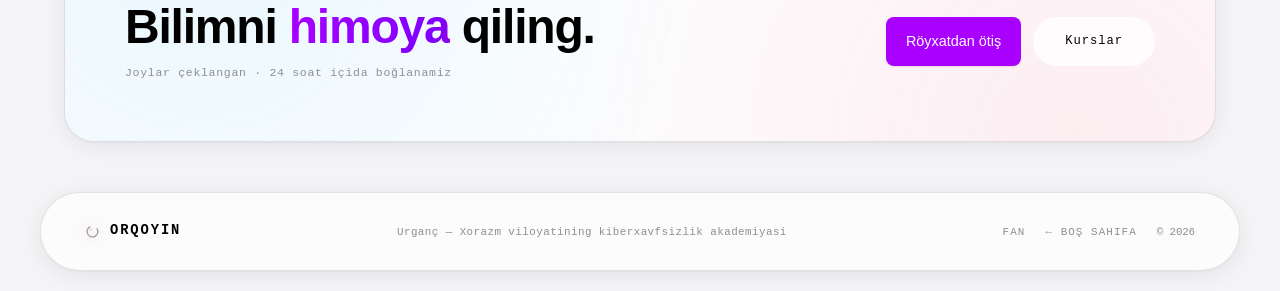
==== commit 4c5d0443: "fix(ui): eradicate brutalist color flooding from card backgrounds, sweep 2px thick black borders, en" ====
--- a/about/index.html
+++ b/about/index.html
@@ -13,7 +13,7 @@
     <link rel="preconnect" href="https://fonts.googleapis.com">
     <link rel="preconnect" href="https://fonts.gstatic.com" crossorigin>
     <link href="https://fonts.googleapis.com/css2?family=Space+Grotesk:wght@400;500;700&family=Space+Mono:wght@400;700&display=swap" rel="stylesheet">
-    <link rel="stylesheet" href="/style.css?v=1787835704">
+    <link rel="stylesheet" href="/style.css?v=1787835987">
     <style>
         /* ═══ ABOUT — cyberpunk × liquid glass, infinite stream ═══ */
         .ab { max-width: var(--max); margin: 0 auto; padding: calc(var(--nav-h) + 40px) var(--pad) 40px; }
@@ -354,6 +354,6 @@
     </div>
 </footer>
 
-<script src="/script.js?v=1787835704" defer></script>
+<script src="/script.js?v=1787835987" defer></script>
 </body>
 </html>
--- a/style.css
+++ b/style.css
@@ -83,7 +83,7 @@
 img, svg { display: block; }
 button { font-family: inherit; cursor: pointer; border: none; background: none; color: inherit; }
 ul { list-style: none; }
-::selection { background: var(--c3); color: #000; }
+::selection { background: var(--glass); color: #000; }
 :focus-visible { outline: 3px solid var(--border); outline-offset: 3px; border-radius: 6px; }
 
 /* Custom cursor removed for human-friendly feel */
@@ -108,7 +108,7 @@
        background: var(--c1); box-shadow: 10px 10px 0 #000;
        animation: drift1 22s ease-in-out infinite; }
 .au2 { width: 28vw; height: 28vw; right: -5vw; top: 15vw;
-       background: var(--c3); box-shadow: 10px 10px 0 #000;
+       background: var(--glass); box-shadow: 10px 10px 0 #000;
        animation: drift2 28s ease-in-out infinite; }
 .au3 { width: 38vw; height: 38vw; left: 26vw; bottom: -18vw;
        background: var(--c2); box-shadow: 10px 10px 0 #000;
@@ -119,7 +119,7 @@
 
 .aura-mouse {
     position: fixed; width: 520px; height: 520px; border-radius: 50%; z-index: -1;
-    background: radial-gradient(circle, var(--c2), rgba(169,0,255,0.05) 45%, transparent 70%);
+    background: var(--glass-bg);
     transform: translate(-50%,-50%); pointer-events: none;
     left: 50%; top: 40%; will-change: left, top;
 }
@@ -196,7 +196,7 @@
     border-radius: 100px; background: rgba(255,255,255,.03); border: 1px solid var(--border);
     transition: all .25s;
 }
-.lang-btn:hover { color: var(--t1); border-color: #000; background: var(--c3); background: rgba(255,255,255,.06); }
+.lang-btn:hover { color: var(--t1); border-color: var(--c1); background: var(--glass); background: rgba(255,255,255,.06); }
 .lang-opt { transition: color .2s; }
 .lang-opt.active { color: var(--c1); font-weight: 700; }
 .lang-sep { opacity: .35; }
@@ -275,16 +275,10 @@
 }
 .hero-text { display: flex; flex-direction: column; gap: 26px; }
 
-.hero-eyebrow {
-    display: inline-flex; align-items: center; gap: 10px; width: fit-content;
-    font-family: var(--mono); font-size: .75rem; letter-spacing: .15em; text-transform: uppercase;
-    color: #000; padding: 10px 20px; border-radius: 100px;
-    background: var(--c3); border: 2px solid #000;
-    box-shadow: var(--float);
-}
+.hero-eyebrow { display: inline-flex; align-items: center; gap: 10px; width: fit-content; font-family: var(--mono); font-size: .75rem; letter-spacing: .15em; text-transform: uppercase; color: var(--red); padding: 10px 20px; border-radius: 100px; background: rgba(255, 0, 60, 0.1); border: 1px solid rgba(255, 0, 60, 0.2); box-shadow: var(--float); }
 .hero-eyebrow::before {
     content:''; width:8px; height:8px; border-radius:50%;
-    background: #000; box-shadow: none;
+    background: var(--bg); box-shadow: none;
     animation: pulse-dot 2s ease-in-out infinite;
 }
 @keyframes pulse-dot { 0%,100%{opacity:1} 50%{opacity:.3} }
@@ -328,7 +322,7 @@
 .hero-eye-wrap { display: flex; align-items: center; justify-content: center; position: relative; }
 .eye-haze {
     position: absolute; width: 560px; height: 560px; border-radius: 50%; pointer-events: none; z-index: 0;
-    background: radial-gradient(circle, rgba(169,0,255,0.15) 0%, var(--c2) 42%, transparent 70%);
+    background: var(--glass-bg);
     animation: haze-pulse 6s ease-in-out infinite;
 }
 @keyframes haze-pulse { 0%,100%{opacity:.7; transform:scale(1)} 50%{opacity:1; transform:scale(1.06)} }
@@ -336,9 +330,7 @@
 .eye > * { position: absolute; }
 .eye-lens {
     width: 116%; height: 116%; border-radius: 50%;
-    background: radial-gradient(circle at 35% 25%, rgba(255,255,255,.14), transparent 50%),
-                radial-gradient(circle at 65% 75%, var(--c2), transparent 50%),
-                rgba(255,255,255,.015);
+    background: var(--glass-bg);
     border: 1px solid var(--border2);
     box-shadow: var(--rim), 0 30px 80px -20px rgba(0,0,0,.8);
      -webkit-
@@ -370,7 +362,7 @@
 .eye-ch-v { width: 1px; height: 92%; background: linear-gradient(to bottom, transparent, rgba(244,246,255,.09) 30%, rgba(244,246,255,.09) 70%, transparent); }
 .eye-pupil {
     top: 50%; left: 50%; width: 10%; height: 10%; border-radius: 50%;
-    background: radial-gradient(circle at 36% 32%, #ff8e8e, var(--red) 50%, #8c1010);
+    background: var(--glass-bg);
     box-shadow: 0 0 0 2px rgba(232,64,64,.16), 0 0 20px rgba(232,64,64,.85), 0 0 50px rgba(232,64,64,.32);
     transform: translate(-50%,-50%); will-change: transform; z-index: 5;
 }
@@ -446,9 +438,7 @@
     grid-column: span 12;
     padding: clamp(34px, 5vw, 54px);
     border-radius: 32px;
-    background: radial-gradient(circle at 90% 10%, var(--c2), transparent 45%),
-                radial-gradient(circle at 10% 90%, rgba(122,92,255,0.12), transparent 45%),
-                var(--glass-bg);
+    background: var(--glass-bg);
     border: 1px solid var(--c2);
     box-shadow: var(--rim), 0 24px 70px -20px rgba(0,0,0,0.7);
     
@@ -518,40 +508,32 @@
     padding: clamp(28px, 4vw, 44px);
     border-radius: 28px;
     background: var(--glass-bg);
-    border: 3px solid var(--border); box-shadow: var(--float);
+    border: 0.5px solid var(--border); box-shadow: var(--float);
     box-shadow: var(--rim), 0 18px 50px -22px rgba(0,0,0,.6);
     
     -webkit-
     display: flex; flex-direction: column; justify-content: space-between; gap: 24px;
     transition: transform .4s var(--ease), border-color .35s, box-shadow .4s;
 }
-.bento-card-6:hover {
-    transform: translateY(-4px);
-    border-color: #000; background: var(--c3);
-    box-shadow: var(--float);
-}
+.bento-card-6:hover { transform: translateY(-4px); box-shadow: var(--shadow-hover); border-color: var(--c1); }
 
 .bento-card-4 {
     grid-column: span 4;
     padding: clamp(26px, 3.5vw, 38px);
     border-radius: 28px;
     background: var(--glass-bg);
-    border: 3px solid var(--border); box-shadow: var(--float);
+    border: 0.5px solid var(--border); box-shadow: var(--float);
     box-shadow: var(--rim), 0 18px 50px -22px rgba(0,0,0,.6);
     
     -webkit-
     display: flex; flex-direction: column; justify-content: space-between; gap: 20px;
     transition: transform .4s var(--ease), border-color .35s, box-shadow .4s;
 }
-.bento-card-4:hover {
-    transform: translateY(-4px);
-    border-color: #000; background: var(--c3);
-    box-shadow: var(--float);
-}
+.bento-card-4:hover { transform: translateY(-4px); box-shadow: var(--shadow-hover); border-color: var(--c1); }
 
 .bento-free-card {
     border-color: rgba(255,100,130,0.35);
-    background: radial-gradient(circle at 100% 0%, rgba(255,100,130,0.12), transparent 50%), var(--glass-bg);
+    background: var(--glass-bg);
 }
 .bento-free-card:hover {
     border-color: rgba(255,100,130,0.6);
@@ -570,7 +552,7 @@
 .chip {
     font-family: var(--mono); font-size: .68rem; letter-spacing: .04em; color: var(--t1);
     padding: 6px 13px; border-radius: 100px;
-    background: var(--bg2); border: 2px solid #000;
+    background: var(--bg2); border: 0.5px solid var(--border);
     box-shadow: var(--float);
     transition: transform .25s, box-shadow .25s;
 }
@@ -578,7 +560,7 @@
     transform: translate(-1px,-1px);
     box-shadow: var(--float);
 }
-.chip-hot { color: #000; background: var(--c3); border-color: #000; }
+.chip-hot { color: #FFFFFF; background: var(--red); border-color: var(--red); }
 
 /* ── WHY — GLASS TILES ───────────────────────────────────── */
 .why { max-width: var(--max); margin: 0 auto; padding: 90px var(--pad); }
@@ -603,10 +585,10 @@
 }
 .why-item::before {
     content:''; position:absolute; inset:0;
-    background: radial-gradient(circle at 20% 0%, var(--c2), transparent 55%);
+    background: var(--glass-bg);
     opacity:0; transition:opacity .3s; pointer-events: none;
 }
-.why-item:hover { transform: translateY(-4px); border-color: #000; background: var(--c3); }
+.why-item:hover { transform: translateY(-4px); border-color: var(--c1); background: var(--glass); }
 .why-item:hover::before { opacity: 1; }
 .wi-n { font-family: var(--mono); font-size: .84rem; color: var(--c1); font-weight: 700; flex-shrink: 0; }
 .wi-t { font-size: 1.1rem; font-weight: 700; color: var(--t1); margin-bottom: 8px; }
@@ -623,7 +605,7 @@
     border: 1px solid var(--border); box-shadow: var(--rim), 0 18px 50px -22px rgba(0,0,0,.55);
     transition: transform .4s var(--ease), border-color .35s, box-shadow .4s;
 }
-.pt-card:hover { transform: translateY(-5px); border-color: var(--c2); box-shadow: var(--rim), 0 30px 70px -24px var(--c2); }
+.pt-card:hover { transform: translateY(-4px); box-shadow: var(--shadow-hover); border-color: var(--c1); }
 .pt-logo { height: 60px; display: flex; align-items: center; }
 .pt-logo img { max-height: 58px; max-width: 160px; width: auto; object-fit: contain; }
 .pt-logo img.mono-mark { max-height: 50px; filter: brightness(0) invert(1); opacity: .9; }
@@ -646,13 +628,10 @@
     display: flex; flex-direction: column; gap: 16px;
     transition: transform .3s, box-shadow .3s;
 }
-.garaoy-card:hover {
-    transform: translate(-3px,-3px);
-    box-shadow: var(--float);
-}
+.garaoy-card:hover { transform: translateY(-4px); box-shadow: var(--shadow-hover); border-color: var(--c1); }
 .garaoy-glow {
     position: absolute; width: 70%; height: 180%; right: -15%; top: -40%;
-    background: radial-gradient(circle, rgba(169,0,255,0.2), var(--c2) 45%, transparent 70%);
+    background: var(--glass-bg);
     pointer-events: none; animation: haze-pulse 7s ease-in-out infinite;
 }
 .garaoy-body { position: relative; z-index: 1; display: flex; flex-direction: column; align-items: flex-start; gap: 20px; }
@@ -685,10 +664,7 @@
     margin: 0 auto; padding: clamp(40px, 6vw, 70px);
     display: flex; align-items: center; justify-content: space-between; gap: 40px; flex-wrap: wrap;
     border-radius: 32px;
-    background:
-        radial-gradient(circle at 12% 0%, var(--c2), transparent 50%),
-        radial-gradient(circle at 88% 100%, rgba(255,100,130,.12), transparent 50%),
-        var(--glass-bg);
+    background: var(--glass-bg);
     
     -webkit-
     border: 1px solid var(--border);
@@ -746,7 +722,7 @@
     border: 1px solid var(--border); box-shadow: var(--rim), 0 18px 50px -22px rgba(0,0,0,.55);
     transition: transform .4s var(--ease), border-color .35s, box-shadow .4s;
 }
-.br-card:hover { transform: translateY(-4px); border-color: #000; background: var(--c3); box-shadow: var(--rim), 0 28px 66px -24px rgba(0,0,0,.7); }
+.br-card:hover { transform: translateY(-4px); box-shadow: var(--shadow-hover); border-color: var(--c1); background: var(--glass); }
 .br-num { font-family: var(--mono); font-size: 1.25rem; font-weight: 700; color: var(--c1); }
 .br-num-new { color: var(--c2); }
 .br-body { flex: 1; display: flex; flex-direction: column; gap: 5px; }
@@ -824,7 +800,7 @@
 }
 .cs-card svg { color: var(--t3); transition: color .25s; flex-shrink: 0; }
 .cs-opt input:checked + .cs-card {
-    background: var(--c3); border-color: #000; color: #000;
+    background: var(--glass); border-color: var(--c1); color: #000;
     box-shadow: 4px 4px 0px var(--c1);
     transform: translate(-2px, -2px);
 }
